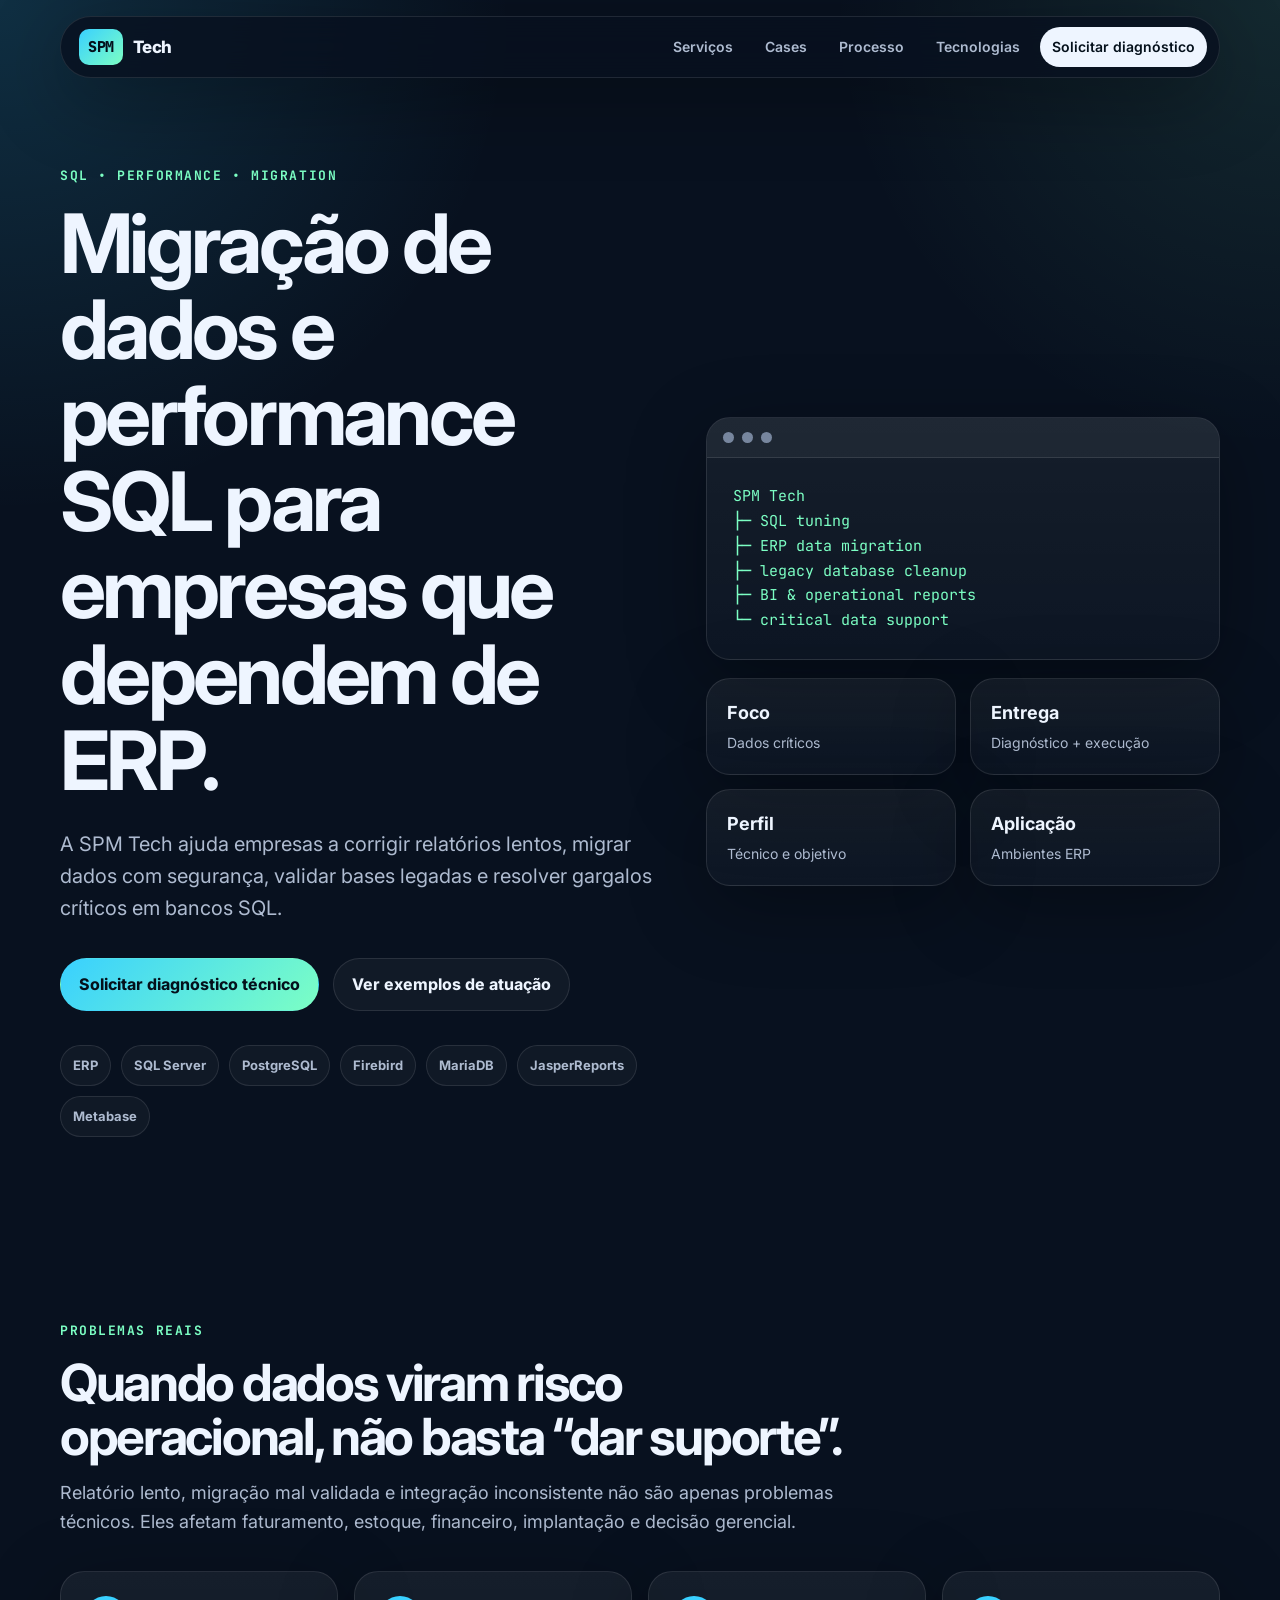
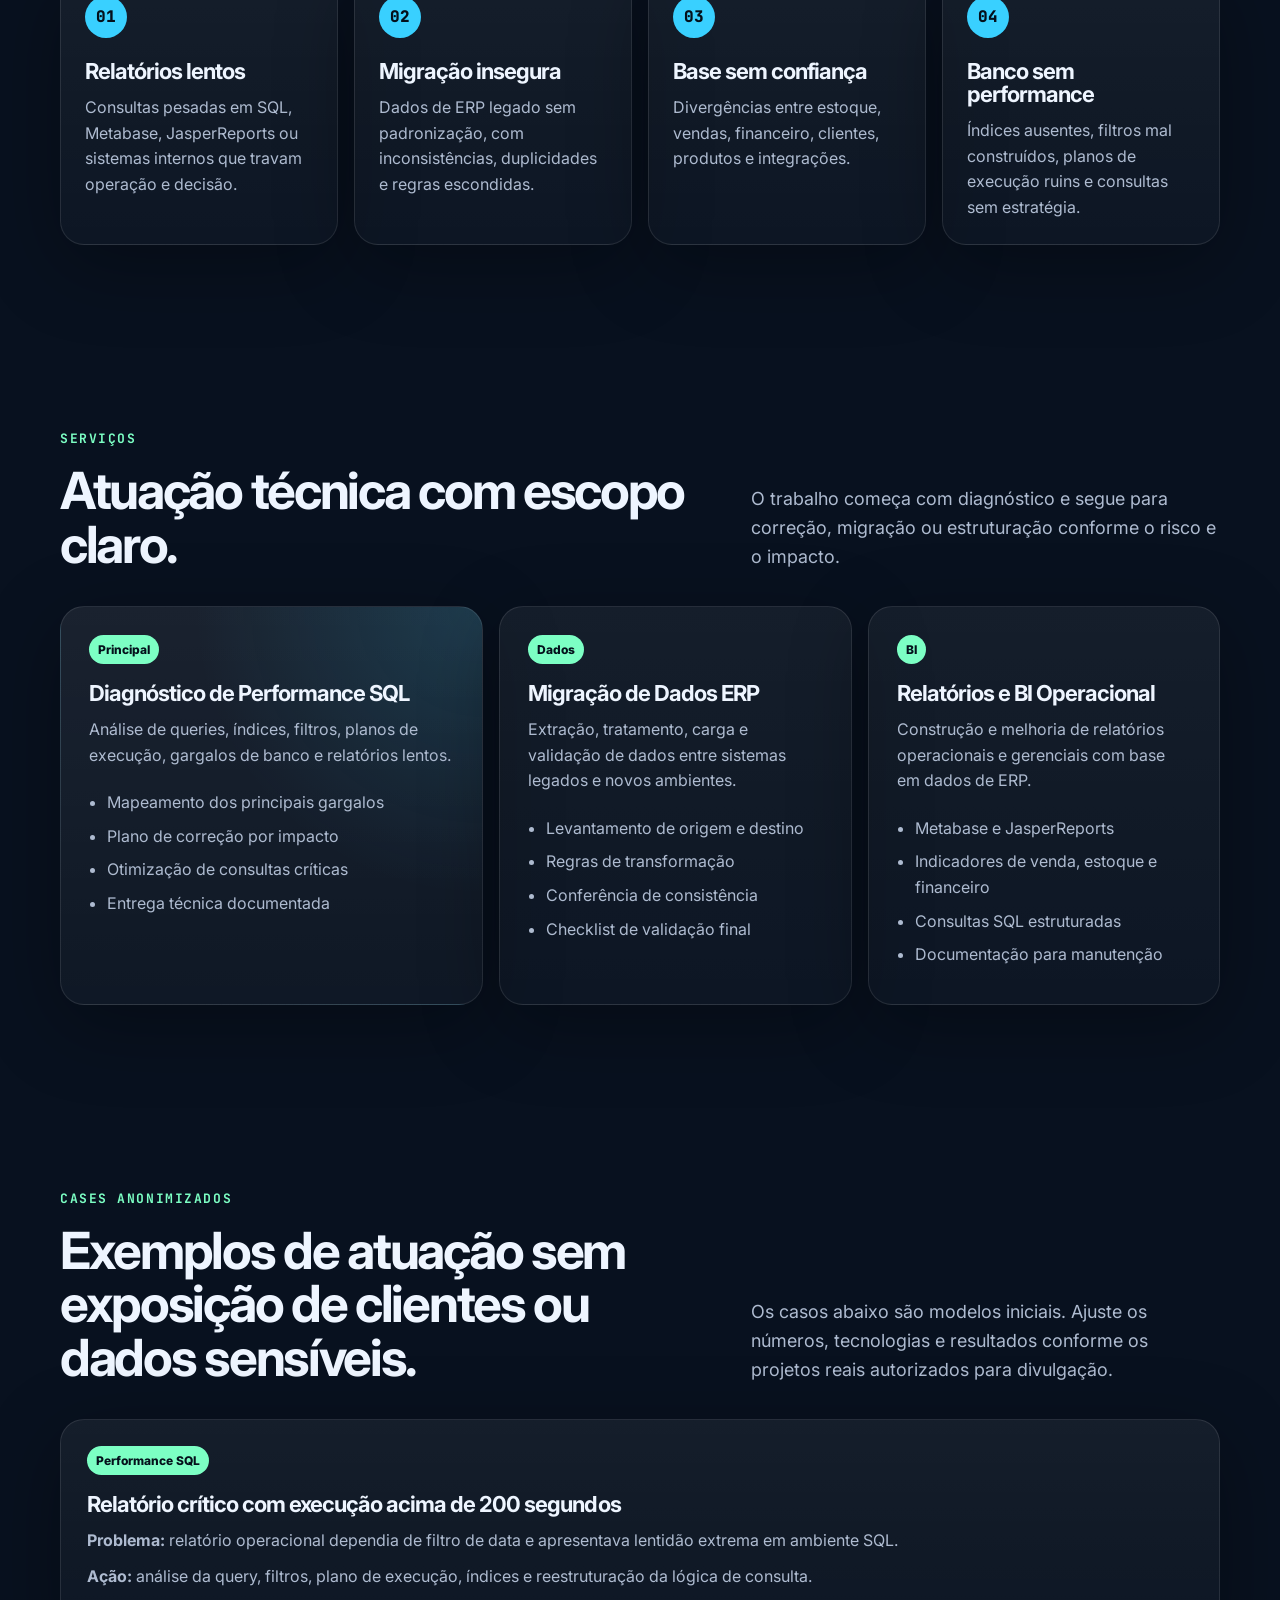
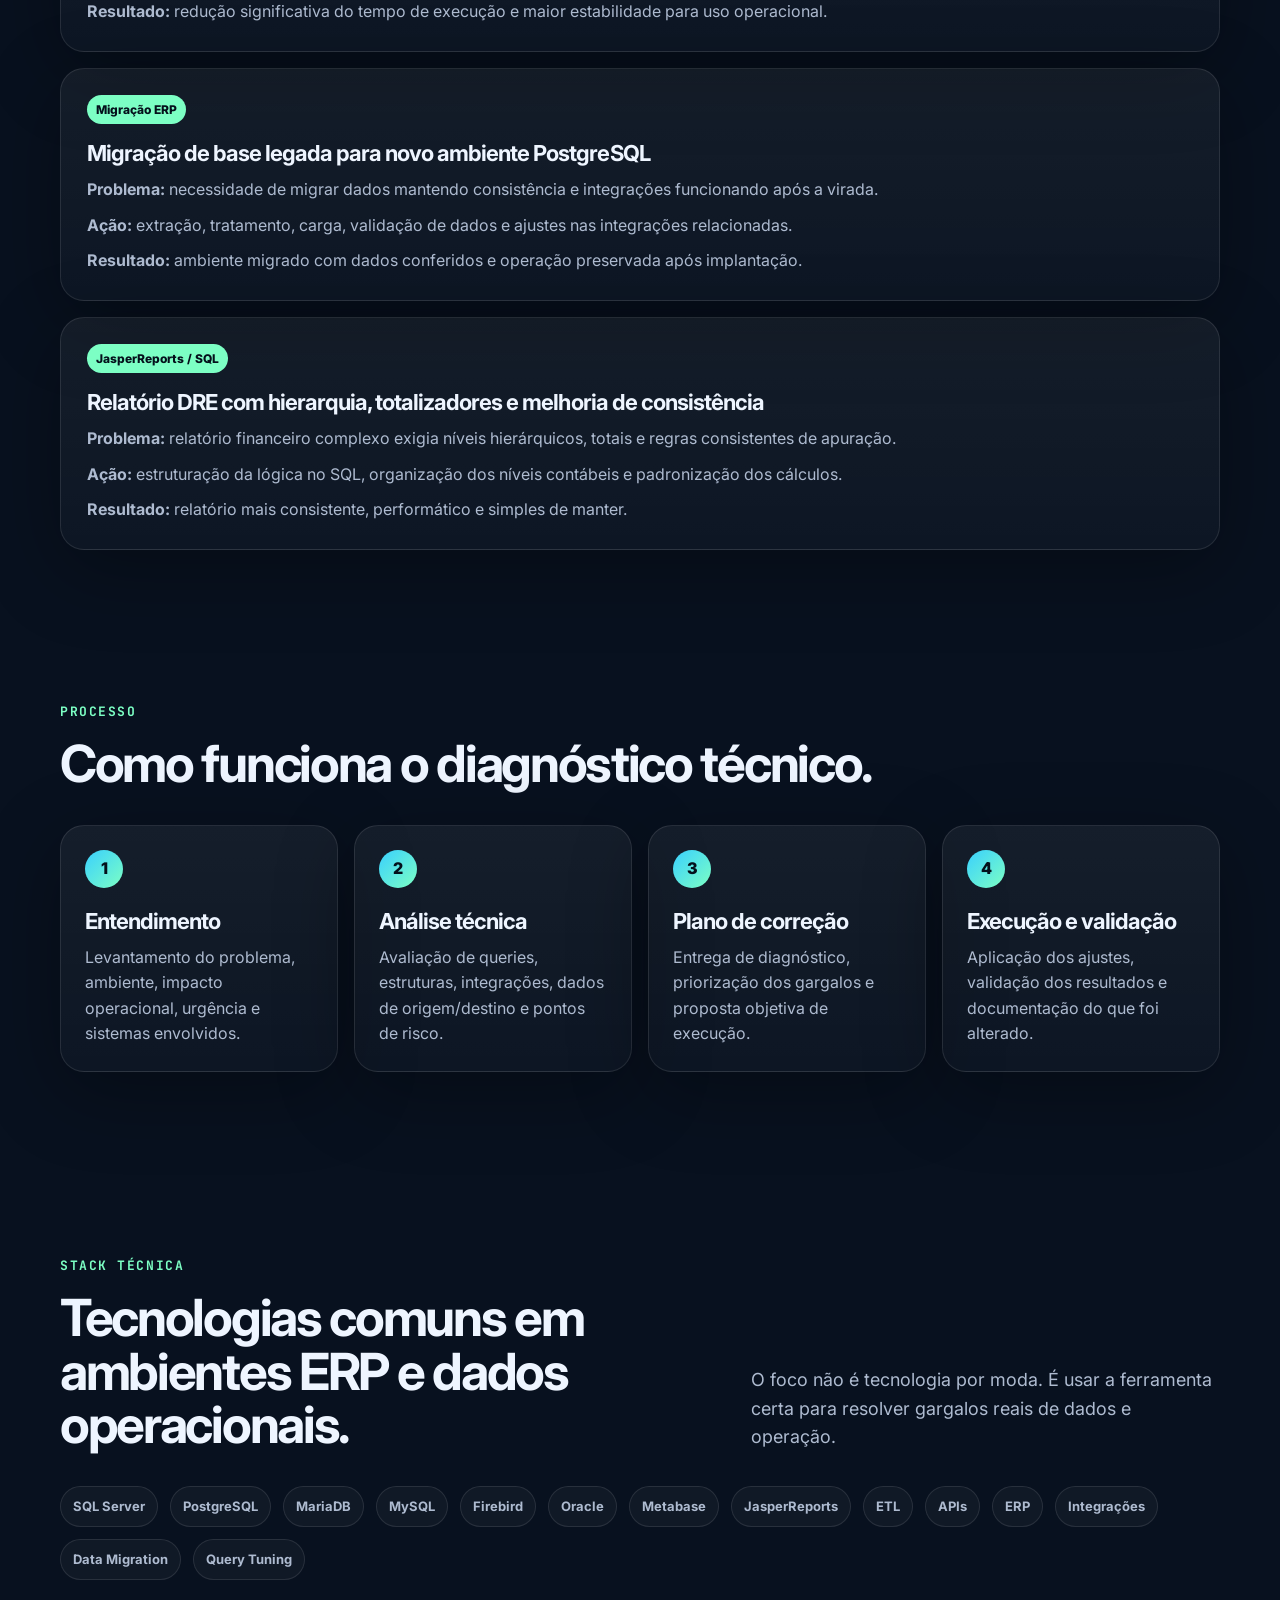
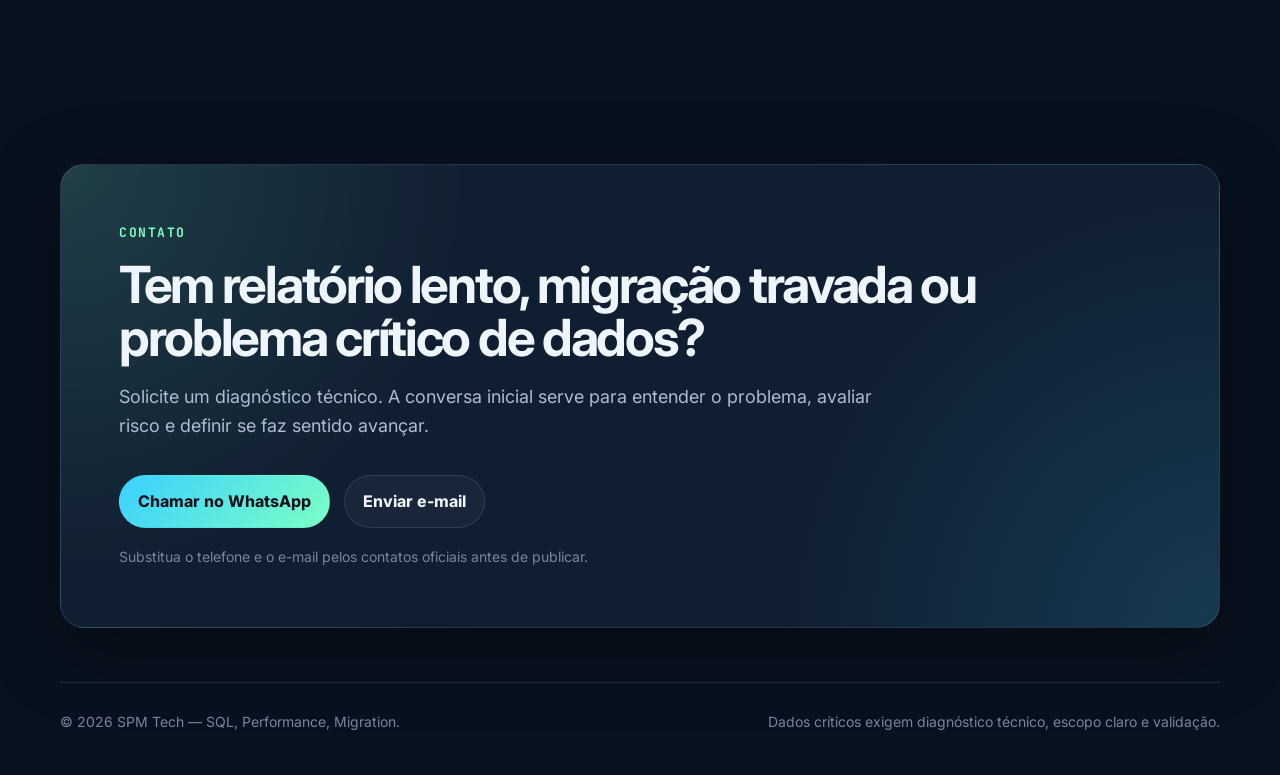
==== index.html @ 4e463c5c "Add files via upload" ====
<!doctype html>
<html lang="pt-BR">
<head>
  <meta charset="utf-8" />
  <meta name="viewport" content="width=device-width, initial-scale=1" />
  <title>SPM Tech | SQL, Performance e Migração de Dados</title>
  <meta name="description" content="SPM Tech resolve problemas críticos de dados em ambientes ERP: migração de dados, performance SQL, relatórios lentos, BI operacional e integrações." />
  <meta name="theme-color" content="#08111f" />

  <meta property="og:title" content="SPM Tech | SQL, Performance e Migração de Dados" />
  <meta property="og:description" content="Migração de dados, performance SQL e diagnóstico técnico para empresas que dependem de ERP." />
  <meta property="og:type" content="website" />

  <link rel="preconnect" href="https://fonts.googleapis.com">
  <link rel="preconnect" href="https://fonts.gstatic.com" crossorigin>
  <link href="https://fonts.googleapis.com/css2?family=Inter:wght@400;500;600;700;800&family=JetBrains+Mono:wght@500;700&display=swap" rel="stylesheet">
  <link rel="stylesheet" href="./styles.css" />
</head>

<body>
  <header class="site-header">
    <a class="brand" href="#top" aria-label="SPM Tech">
      <span class="brand-mark">SPM</span>
      <span class="brand-text">Tech</span>
    </a>

    <button class="menu-button" id="menuButton" aria-label="Abrir menu" aria-expanded="false">
      <span></span><span></span><span></span>
    </button>

    <nav class="nav" id="nav">
      <a href="#servicos">Serviços</a>
      <a href="#cases">Cases</a>
      <a href="#processo">Processo</a>
      <a href="#tecnologias">Tecnologias</a>
      <a class="nav-cta" href="#contato">Solicitar diagnóstico</a>
    </nav>
  </header>

  <main id="top">
    <section class="hero section">
      <div class="hero-content">
        <p class="eyebrow">SQL • Performance • Migration</p>
        <h1>Migração de dados e performance SQL para empresas que dependem de ERP.</h1>
        <p class="hero-subtitle">
          A SPM Tech ajuda empresas a corrigir relatórios lentos, migrar dados com segurança,
          validar bases legadas e resolver gargalos críticos em bancos SQL.
        </p>

        <div class="hero-actions">
          <a class="button primary" href="#contato">Solicitar diagnóstico técnico</a>
          <a class="button secondary" href="#cases">Ver exemplos de atuação</a>
        </div>

        <div class="trust-row" aria-label="Áreas de atuação">
          <span>ERP</span>
          <span>SQL Server</span>
          <span>PostgreSQL</span>
          <span>Firebird</span>
          <span>MariaDB</span>
          <span>JasperReports</span>
          <span>Metabase</span>
        </div>
      </div>

      <aside class="hero-card" aria-label="Resumo técnico">
        <div class="terminal">
          <div class="terminal-bar">
            <span></span><span></span><span></span>
          </div>
          <pre><code>SPM Tech
├─ SQL tuning
├─ ERP data migration
├─ legacy database cleanup
├─ BI & operational reports
└─ critical data support</code></pre>
        </div>

        <div class="metric-grid">
          <div>
            <strong>Foco</strong>
            <span>Dados críticos</span>
          </div>
          <div>
            <strong>Entrega</strong>
            <span>Diagnóstico + execução</span>
          </div>
          <div>
            <strong>Perfil</strong>
            <span>Técnico e objetivo</span>
          </div>
          <div>
            <strong>Aplicação</strong>
            <span>Ambientes ERP</span>
          </div>
        </div>
      </aside>
    </section>

    <section class="section problem-section">
      <div class="section-header">
        <p class="eyebrow">Problemas reais</p>
        <h2>Quando dados viram risco operacional, não basta “dar suporte”.</h2>
        <p>
          Relatório lento, migração mal validada e integração inconsistente não são apenas problemas técnicos.
          Eles afetam faturamento, estoque, financeiro, implantação e decisão gerencial.
        </p>
      </div>

      <div class="problem-grid">
        <article>
          <span class="icon">01</span>
          <h3>Relatórios lentos</h3>
          <p>Consultas pesadas em SQL, Metabase, JasperReports ou sistemas internos que travam operação e decisão.</p>
        </article>
        <article>
          <span class="icon">02</span>
          <h3>Migração insegura</h3>
          <p>Dados de ERP legado sem padronização, com inconsistências, duplicidades e regras escondidas.</p>
        </article>
        <article>
          <span class="icon">03</span>
          <h3>Base sem confiança</h3>
          <p>Divergências entre estoque, vendas, financeiro, clientes, produtos e integrações.</p>
        </article>
        <article>
          <span class="icon">04</span>
          <h3>Banco sem performance</h3>
          <p>Índices ausentes, filtros mal construídos, planos de execução ruins e consultas sem estratégia.</p>
        </article>
      </div>
    </section>

    <section class="section" id="servicos">
      <div class="section-header split">
        <div>
          <p class="eyebrow">Serviços</p>
          <h2>Atuação técnica com escopo claro.</h2>
        </div>
        <p>
          O trabalho começa com diagnóstico e segue para correção, migração ou estruturação conforme o risco e o impacto.
        </p>
      </div>

      <div class="service-grid">
        <article class="service-card featured">
          <div class="card-top">
            <span>Principal</span>
            <h3>Diagnóstico de Performance SQL</h3>
          </div>
          <p>
            Análise de queries, índices, filtros, planos de execução, gargalos de banco e relatórios lentos.
          </p>
          <ul>
            <li>Mapeamento dos principais gargalos</li>
            <li>Plano de correção por impacto</li>
            <li>Otimização de consultas críticas</li>
            <li>Entrega técnica documentada</li>
          </ul>
        </article>

        <article class="service-card">
          <div class="card-top">
            <span>Dados</span>
            <h3>Migração de Dados ERP</h3>
          </div>
          <p>
            Extração, tratamento, carga e validação de dados entre sistemas legados e novos ambientes.
          </p>
          <ul>
            <li>Levantamento de origem e destino</li>
            <li>Regras de transformação</li>
            <li>Conferência de consistência</li>
            <li>Checklist de validação final</li>
          </ul>
        </article>

        <article class="service-card">
          <div class="card-top">
            <span>BI</span>
            <h3>Relatórios e BI Operacional</h3>
          </div>
          <p>
            Construção e melhoria de relatórios operacionais e gerenciais com base em dados de ERP.
          </p>
          <ul>
            <li>Metabase e JasperReports</li>
            <li>Indicadores de venda, estoque e financeiro</li>
            <li>Consultas SQL estruturadas</li>
            <li>Documentação para manutenção</li>
          </ul>
        </article>
      </div>
    </section>

    <section class="section cases-section" id="cases">
      <div class="section-header split">
        <div>
          <p class="eyebrow">Cases anonimizados</p>
          <h2>Exemplos de atuação sem exposição de clientes ou dados sensíveis.</h2>
        </div>
        <p>
          Os casos abaixo são modelos iniciais. Ajuste os números, tecnologias e resultados conforme os projetos reais autorizados para divulgação.
        </p>
      </div>

      <div class="case-list">
        <article class="case-card">
          <div class="case-label">Performance SQL</div>
          <h3>Relatório crítico com execução acima de 200 segundos</h3>
          <p><strong>Problema:</strong> relatório operacional dependia de filtro de data e apresentava lentidão extrema em ambiente SQL.</p>
          <p><strong>Ação:</strong> análise da query, filtros, plano de execução, índices e reestruturação da lógica de consulta.</p>
          <p><strong>Resultado:</strong> redução significativa do tempo de execução e maior estabilidade para uso operacional.</p>
        </article>

        <article class="case-card">
          <div class="case-label">Migração ERP</div>
          <h3>Migração de base legada para novo ambiente PostgreSQL</h3>
          <p><strong>Problema:</strong> necessidade de migrar dados mantendo consistência e integrações funcionando após a virada.</p>
          <p><strong>Ação:</strong> extração, tratamento, carga, validação de dados e ajustes nas integrações relacionadas.</p>
          <p><strong>Resultado:</strong> ambiente migrado com dados conferidos e operação preservada após implantação.</p>
        </article>

        <article class="case-card">
          <div class="case-label">JasperReports / SQL</div>
          <h3>Relatório DRE com hierarquia, totalizadores e melhoria de consistência</h3>
          <p><strong>Problema:</strong> relatório financeiro complexo exigia níveis hierárquicos, totais e regras consistentes de apuração.</p>
          <p><strong>Ação:</strong> estruturação da lógica no SQL, organização dos níveis contábeis e padronização dos cálculos.</p>
          <p><strong>Resultado:</strong> relatório mais consistente, performático e simples de manter.</p>
        </article>
      </div>
    </section>

    <section class="section process-section" id="processo">
      <div class="section-header">
        <p class="eyebrow">Processo</p>
        <h2>Como funciona o diagnóstico técnico.</h2>
      </div>

      <div class="timeline">
        <div class="timeline-item">
          <span>1</span>
          <h3>Entendimento</h3>
          <p>Levantamento do problema, ambiente, impacto operacional, urgência e sistemas envolvidos.</p>
        </div>
        <div class="timeline-item">
          <span>2</span>
          <h3>Análise técnica</h3>
          <p>Avaliação de queries, estruturas, integrações, dados de origem/destino e pontos de risco.</p>
        </div>
        <div class="timeline-item">
          <span>3</span>
          <h3>Plano de correção</h3>
          <p>Entrega de diagnóstico, priorização dos gargalos e proposta objetiva de execução.</p>
        </div>
        <div class="timeline-item">
          <span>4</span>
          <h3>Execução e validação</h3>
          <p>Aplicação dos ajustes, validação dos resultados e documentação do que foi alterado.</p>
        </div>
      </div>
    </section>

    <section class="section tech-section" id="tecnologias">
      <div class="section-header split">
        <div>
          <p class="eyebrow">Stack técnica</p>
          <h2>Tecnologias comuns em ambientes ERP e dados operacionais.</h2>
        </div>
        <p>
          O foco não é tecnologia por moda. É usar a ferramenta certa para resolver gargalos reais de dados e operação.
        </p>
      </div>

      <div class="tech-cloud">
        <span>SQL Server</span>
        <span>PostgreSQL</span>
        <span>MariaDB</span>
        <span>MySQL</span>
        <span>Firebird</span>
        <span>Oracle</span>
        <span>Metabase</span>
        <span>JasperReports</span>
        <span>ETL</span>
        <span>APIs</span>
        <span>ERP</span>
        <span>Integrações</span>
        <span>Data Migration</span>
        <span>Query Tuning</span>
      </div>
    </section>

    <section class="section contact-section" id="contato">
      <div class="contact-card">
        <p class="eyebrow">Contato</p>
        <h2>Tem relatório lento, migração travada ou problema crítico de dados?</h2>
        <p>
          Solicite um diagnóstico técnico. A conversa inicial serve para entender o problema, avaliar risco e definir se faz sentido avançar.
        </p>

        <div class="contact-actions">
          <a class="button primary" href="https://wa.me/5500000000000?text=Ol%C3%A1%2C%20quero%20solicitar%20um%20diagn%C3%B3stico%20t%C3%A9cnico%20da%20SPM%20Tech." target="_blank" rel="noopener">
            Chamar no WhatsApp
          </a>
          <a class="button secondary" href="mailto:contato@spmtech.com.br?subject=Diagn%C3%B3stico%20t%C3%A9cnico%20-%20SPM%20Tech">
            Enviar e-mail
          </a>
        </div>

        <p class="small-note">
          Substitua o telefone e o e-mail pelos contatos oficiais antes de publicar.
        </p>
      </div>
    </section>
  </main>

  <footer class="footer">
    <p>© <span id="year"></span> SPM Tech — SQL, Performance, Migration.</p>
    <p>Dados críticos exigem diagnóstico técnico, escopo claro e validação.</p>
  </footer>

  <script src="./script.js"></script>
</body>
</html>
---- styles.css ----
:root {
  --bg: #08111f;
  --bg-2: #0d1828;
  --card: #101e31;
  --card-2: #13243a;
  --text: #eef5ff;
  --muted: #aebbd0;
  --muted-2: #77869e;
  --line: rgba(255, 255, 255, 0.10);
  --accent: #39d0ff;
  --accent-2: #7cffc4;
  --warning: #ffd166;
  --shadow: 0 20px 80px rgba(0, 0, 0, .32);
  --radius: 24px;
  --max: 1160px;
}

* {
  box-sizing: border-box;
}

html {
  scroll-behavior: smooth;
}

body {
  margin: 0;
  font-family: "Inter", system-ui, -apple-system, BlinkMacSystemFont, "Segoe UI", sans-serif;
  color: var(--text);
  background:
    radial-gradient(circle at top left, rgba(57, 208, 255, .16), transparent 32rem),
    radial-gradient(circle at top right, rgba(124, 255, 196, .10), transparent 28rem),
    var(--bg);
  line-height: 1.6;
}

body.menu-open {
  overflow: hidden;
}

a {
  color: inherit;
  text-decoration: none;
}

p {
  margin: 0;
}

.site-header {
  width: min(var(--max), calc(100% - 32px));
  position: sticky;
  top: 16px;
  z-index: 20;
  margin: 16px auto 0;
  border: 1px solid var(--line);
  border-radius: 999px;
  background: rgba(8, 17, 31, .82);
  backdrop-filter: blur(16px);
  display: flex;
  align-items: center;
  justify-content: space-between;
  padding: 10px 12px 10px 18px;
  box-shadow: var(--shadow);
}

.brand {
  display: inline-flex;
  align-items: center;
  gap: 10px;
  font-weight: 800;
  letter-spacing: -.03em;
}

.brand-mark {
  font-family: "JetBrains Mono", monospace;
  background: linear-gradient(135deg, var(--accent), var(--accent-2));
  color: #04101b;
  padding: 6px 9px;
  border-radius: 10px;
  font-size: 15px;
}

.brand-text {
  color: var(--text);
  font-size: 17px;
}

.nav {
  display: flex;
  align-items: center;
  gap: 8px;
}

.nav a {
  color: var(--muted);
  font-size: 14px;
  font-weight: 600;
  padding: 9px 12px;
  border-radius: 999px;
}

.nav a:hover {
  color: var(--text);
  background: rgba(255, 255, 255, .06);
}

.nav .nav-cta {
  color: #04101b;
  background: var(--text);
}

.nav .nav-cta:hover {
  color: #04101b;
  background: #ffffff;
}

.menu-button {
  display: none;
  border: 0;
  background: transparent;
  padding: 10px;
}

.menu-button span {
  display: block;
  width: 22px;
  height: 2px;
  background: var(--text);
  margin: 5px 0;
  border-radius: 999px;
}

.section {
  width: min(var(--max), calc(100% - 32px));
  margin: 0 auto;
  padding: 92px 0;
}

.hero {
  display: grid;
  grid-template-columns: 1.08fr .92fr;
  gap: 42px;
  align-items: center;
  min-height: calc(100vh - 80px);
  padding-top: 88px;
}

.eyebrow {
  color: var(--accent-2);
  font-family: "JetBrains Mono", monospace;
  font-size: 13px;
  font-weight: 700;
  text-transform: uppercase;
  letter-spacing: .12em;
  margin-bottom: 14px;
}

h1, h2, h3 {
  margin: 0;
  letter-spacing: -.045em;
  line-height: 1.05;
}

h1 {
  font-size: clamp(44px, 7vw, 82px);
  max-width: 920px;
}

h2 {
  font-size: clamp(32px, 4vw, 52px);
}

h3 {
  font-size: 22px;
}

.hero-subtitle {
  max-width: 720px;
  margin-top: 24px;
  color: var(--muted);
  font-size: 20px;
}

.hero-actions,
.contact-actions {
  display: flex;
  align-items: center;
  flex-wrap: wrap;
  gap: 14px;
  margin-top: 34px;
}

.button {
  display: inline-flex;
  align-items: center;
  justify-content: center;
  min-height: 48px;
  padding: 13px 18px;
  border-radius: 999px;
  font-weight: 750;
  border: 1px solid transparent;
  transition: transform .18s ease, background .18s ease, border-color .18s ease;
}

.button:hover {
  transform: translateY(-2px);
}

.button.primary {
  background: linear-gradient(135deg, var(--accent), var(--accent-2));
  color: #04101b;
}

.button.secondary {
  border-color: var(--line);
  background: rgba(255,255,255,.04);
  color: var(--text);
}

.trust-row {
  display: flex;
  flex-wrap: wrap;
  gap: 10px;
  margin-top: 34px;
}

.trust-row span,
.tech-cloud span {
  color: var(--muted);
  border: 1px solid var(--line);
  background: rgba(255, 255, 255, .035);
  border-radius: 999px;
  padding: 9px 12px;
  font-size: 13px;
  font-weight: 700;
}

.hero-card {
  display: grid;
  gap: 18px;
}

.terminal,
.metric-grid > div,
.problem-grid article,
.service-card,
.case-card,
.timeline-item,
.contact-card {
  border: 1px solid var(--line);
  background: linear-gradient(180deg, rgba(255,255,255,.055), rgba(255,255,255,.025));
  border-radius: var(--radius);
  box-shadow: var(--shadow);
}

.terminal {
  overflow: hidden;
}

.terminal-bar {
  display: flex;
  gap: 8px;
  align-items: center;
  padding: 14px 16px;
  border-bottom: 1px solid var(--line);
  background: rgba(255,255,255,.045);
}

.terminal-bar span {
  width: 11px;
  height: 11px;
  border-radius: 50%;
  background: var(--muted-2);
}

.terminal pre {
  margin: 0;
  padding: 26px;
  overflow: auto;
}

.terminal code {
  font-family: "JetBrains Mono", monospace;
  font-size: 15px;
  color: var(--accent-2);
}

.metric-grid {
  display: grid;
  grid-template-columns: repeat(2, 1fr);
  gap: 14px;
}

.metric-grid > div {
  padding: 20px;
}

.metric-grid strong {
  display: block;
  color: var(--text);
  font-size: 18px;
}

.metric-grid span {
  display: block;
  margin-top: 4px;
  color: var(--muted);
  font-size: 14px;
}

.section-header {
  max-width: 830px;
  margin-bottom: 34px;
}

.section-header p:not(.eyebrow) {
  margin-top: 16px;
  color: var(--muted);
  font-size: 18px;
}

.section-header.split {
  max-width: none;
  display: grid;
  grid-template-columns: 1fr .72fr;
  gap: 40px;
  align-items: end;
}

.problem-grid,
.service-grid {
  display: grid;
  grid-template-columns: repeat(4, 1fr);
  gap: 16px;
}

.problem-grid article {
  padding: 24px;
}

.problem-grid .icon {
  display: inline-flex;
  align-items: center;
  justify-content: center;
  font-family: "JetBrains Mono", monospace;
  font-weight: 800;
  color: #04101b;
  background: var(--accent);
  border-radius: 999px;
  width: 42px;
  height: 42px;
  margin-bottom: 22px;
}

.problem-grid h3,
.service-card h3,
.case-card h3,
.timeline-item h3 {
  margin-bottom: 12px;
}

.problem-grid p,
.service-card p,
.case-card p,
.timeline-item p {
  color: var(--muted);
}

.service-grid {
  grid-template-columns: 1.2fr 1fr 1fr;
}

.service-card {
  padding: 28px;
}

.service-card.featured {
  background:
    radial-gradient(circle at top right, rgba(57, 208, 255, .15), transparent 18rem),
    linear-gradient(180deg, rgba(255,255,255,.075), rgba(255,255,255,.032));
}

.card-top span,
.case-label {
  display: inline-block;
  color: #04101b;
  background: var(--accent-2);
  border-radius: 999px;
  padding: 5px 9px;
  font-size: 12px;
  font-weight: 800;
  margin-bottom: 18px;
}

.service-card ul {
  margin: 22px 0 0;
  padding-left: 18px;
  color: var(--muted);
}

.service-card li {
  margin: 8px 0;
}

.case-list {
  display: grid;
  gap: 16px;
}

.case-card {
  padding: 26px;
}

.case-card p + p {
  margin-top: 10px;
}

.process-section {
  padding-top: 60px;
}

.timeline {
  display: grid;
  grid-template-columns: repeat(4, 1fr);
  gap: 16px;
}

.timeline-item {
  padding: 24px;
  position: relative;
}

.timeline-item span {
  display: inline-flex;
  align-items: center;
  justify-content: center;
  color: #04101b;
  background: linear-gradient(135deg, var(--accent), var(--accent-2));
  width: 38px;
  height: 38px;
  border-radius: 50%;
  font-weight: 850;
  margin-bottom: 22px;
}

.tech-cloud {
  display: flex;
  flex-wrap: wrap;
  gap: 12px;
}

.contact-section {
  padding-bottom: 54px;
}

.contact-card {
  padding: clamp(28px, 5vw, 58px);
  background:
    radial-gradient(circle at top left, rgba(124, 255, 196, .15), transparent 26rem),
    radial-gradient(circle at bottom right, rgba(57, 208, 255, .16), transparent 28rem),
    var(--card);
}

.contact-card p:not(.eyebrow):not(.small-note) {
  max-width: 760px;
  margin-top: 18px;
  color: var(--muted);
  font-size: 18px;
}

.small-note {
  color: var(--muted-2);
  margin-top: 18px;
  font-size: 14px;
}

.footer {
  width: min(var(--max), calc(100% - 32px));
  margin: 0 auto;
  padding: 28px 0 42px;
  border-top: 1px solid var(--line);
  color: var(--muted-2);
  display: flex;
  justify-content: space-between;
  gap: 16px;
  font-size: 14px;
}

@media (max-width: 960px) {
  .hero,
  .section-header.split,
  .service-grid,
  .timeline {
    grid-template-columns: 1fr;
  }

  .problem-grid {
    grid-template-columns: repeat(2, 1fr);
  }

  .hero {
    min-height: auto;
  }
}

@media (max-width: 720px) {
  .site-header {
    border-radius: 22px;
  }

  .menu-button {
    display: block;
  }

  .nav {
    position: fixed;
    left: 16px;
    right: 16px;
    top: 82px;
    display: none;
    flex-direction: column;
    align-items: stretch;
    padding: 16px;
    border-radius: 22px;
    border: 1px solid var(--line);
    background: rgba(8, 17, 31, .96);
    box-shadow: var(--shadow);
  }

  .nav.open {
    display: flex;
  }

  .nav a {
    padding: 14px;
  }

  .section {
    padding: 64px 0;
  }

  .hero {
    padding-top: 62px;
  }

  .hero-subtitle {
    font-size: 18px;
  }

  .problem-grid,
  .metric-grid {
    grid-template-columns: 1fr;
  }

  .footer {
    flex-direction: column;
  }
}
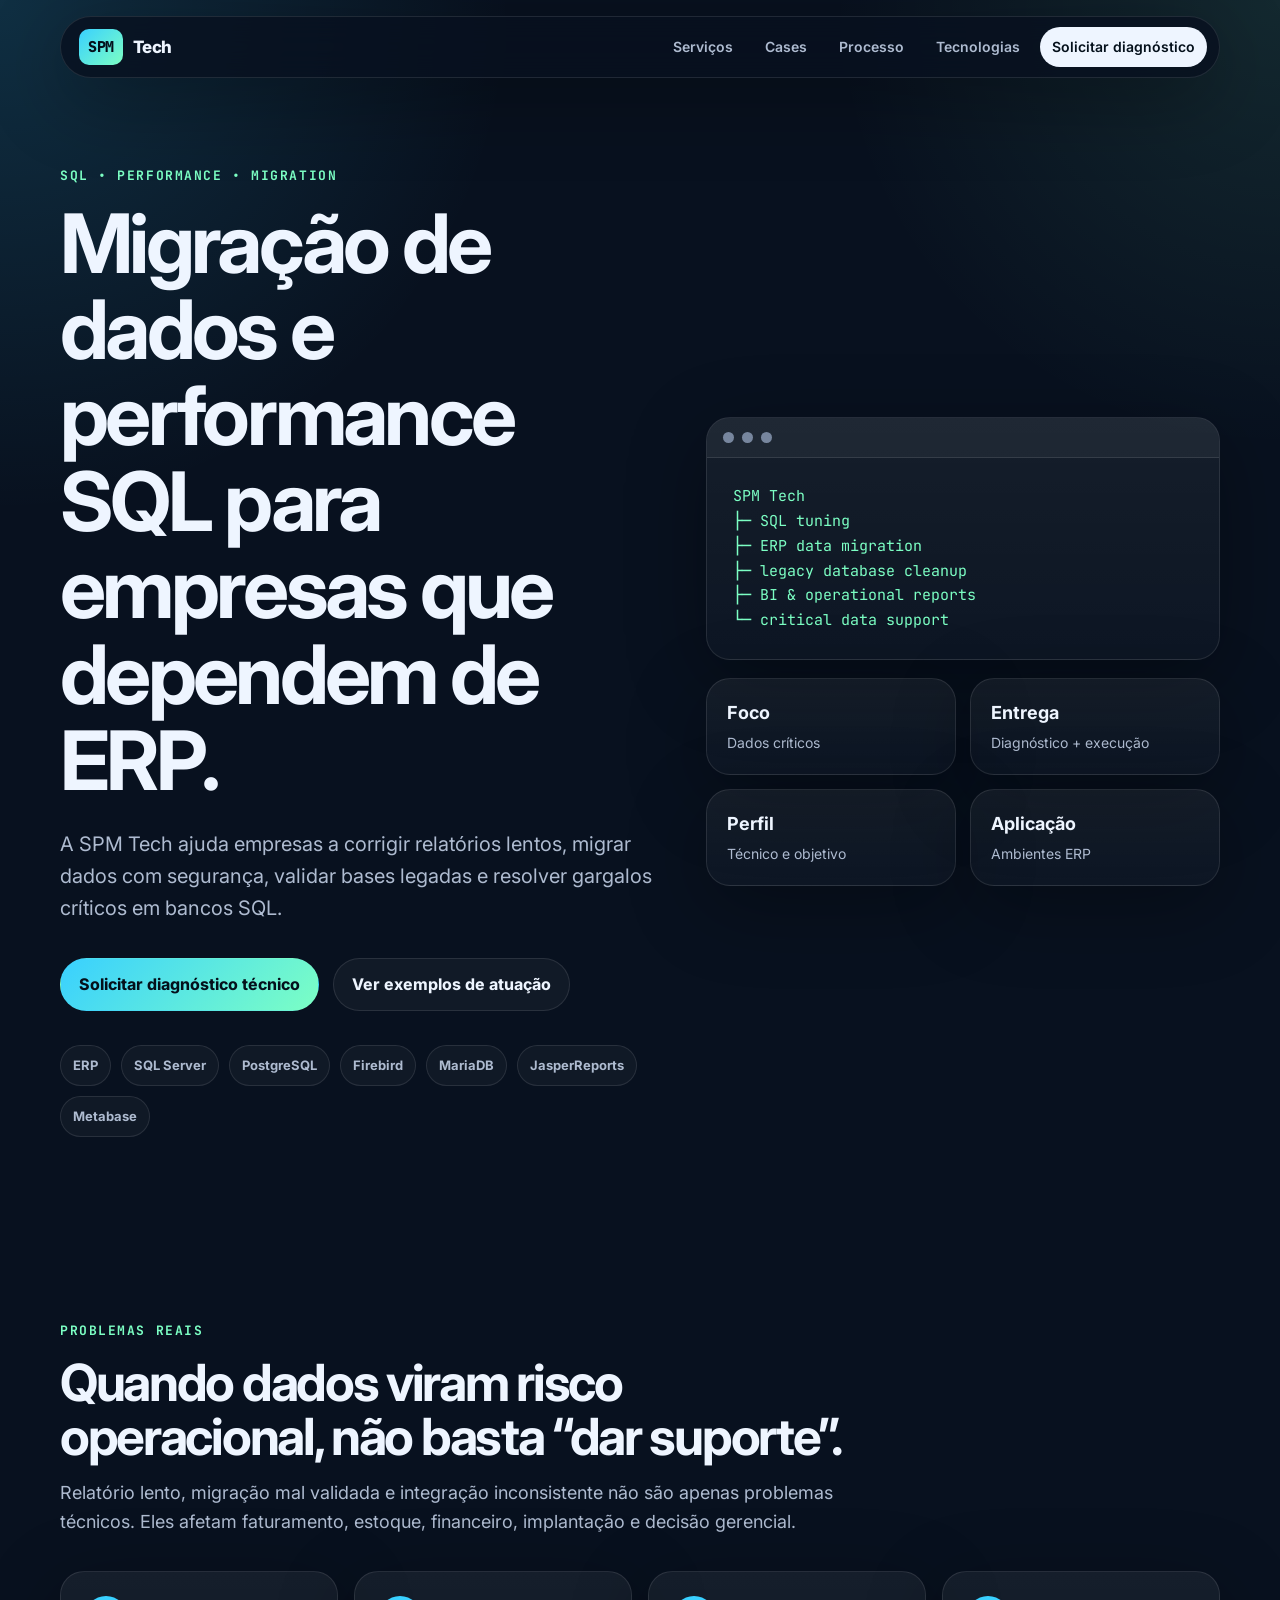
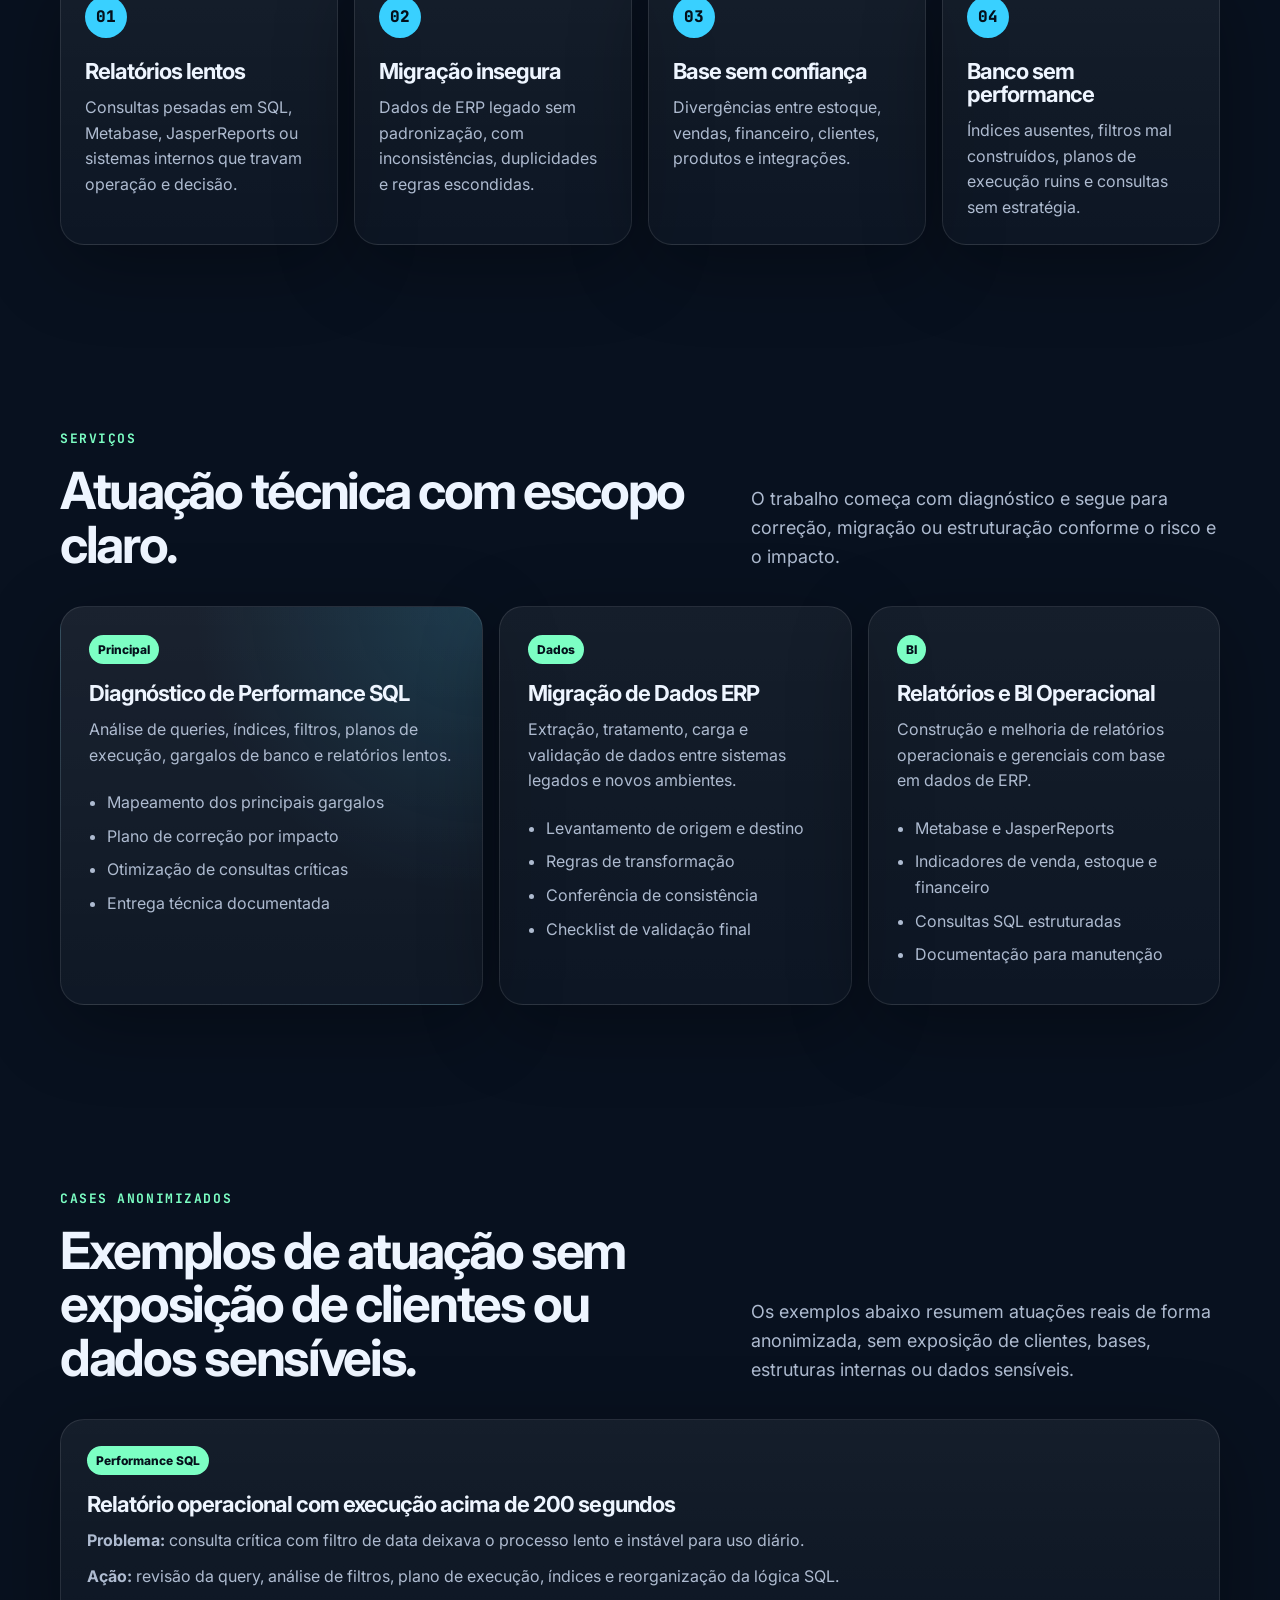
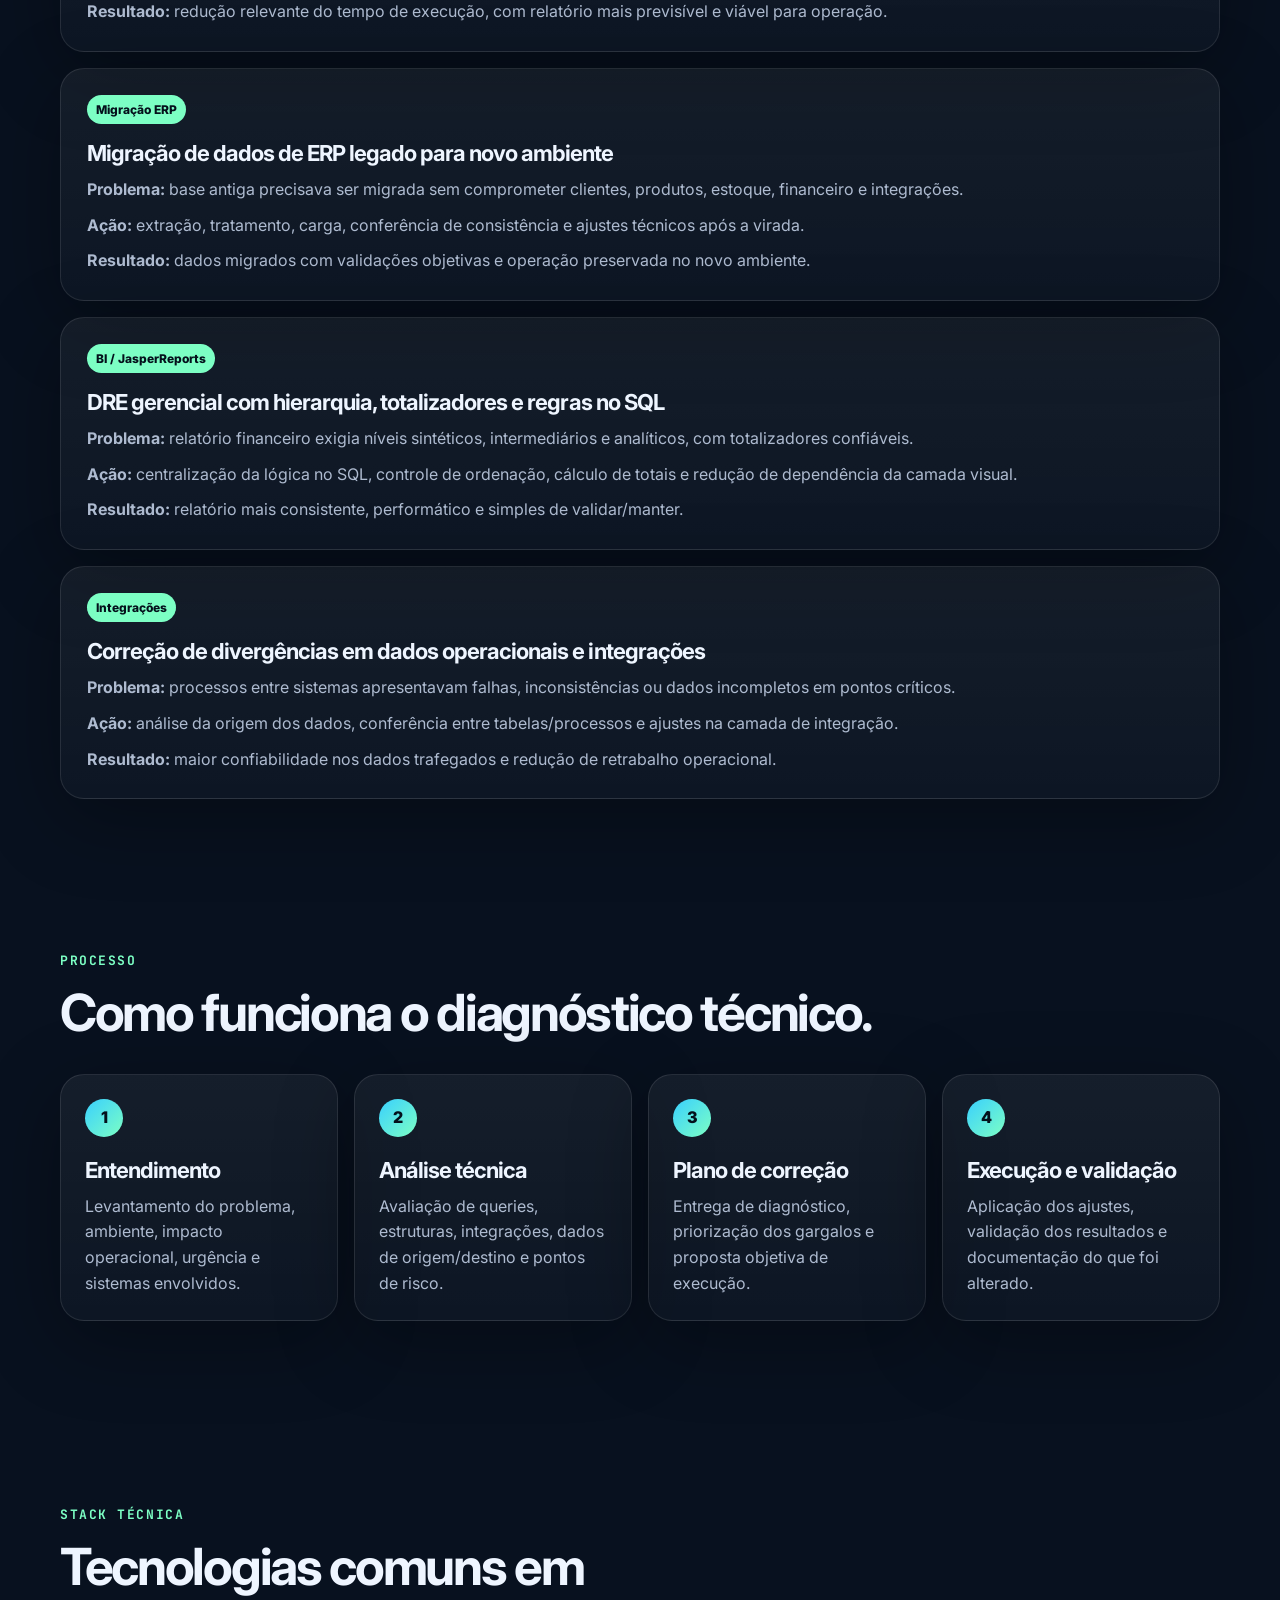
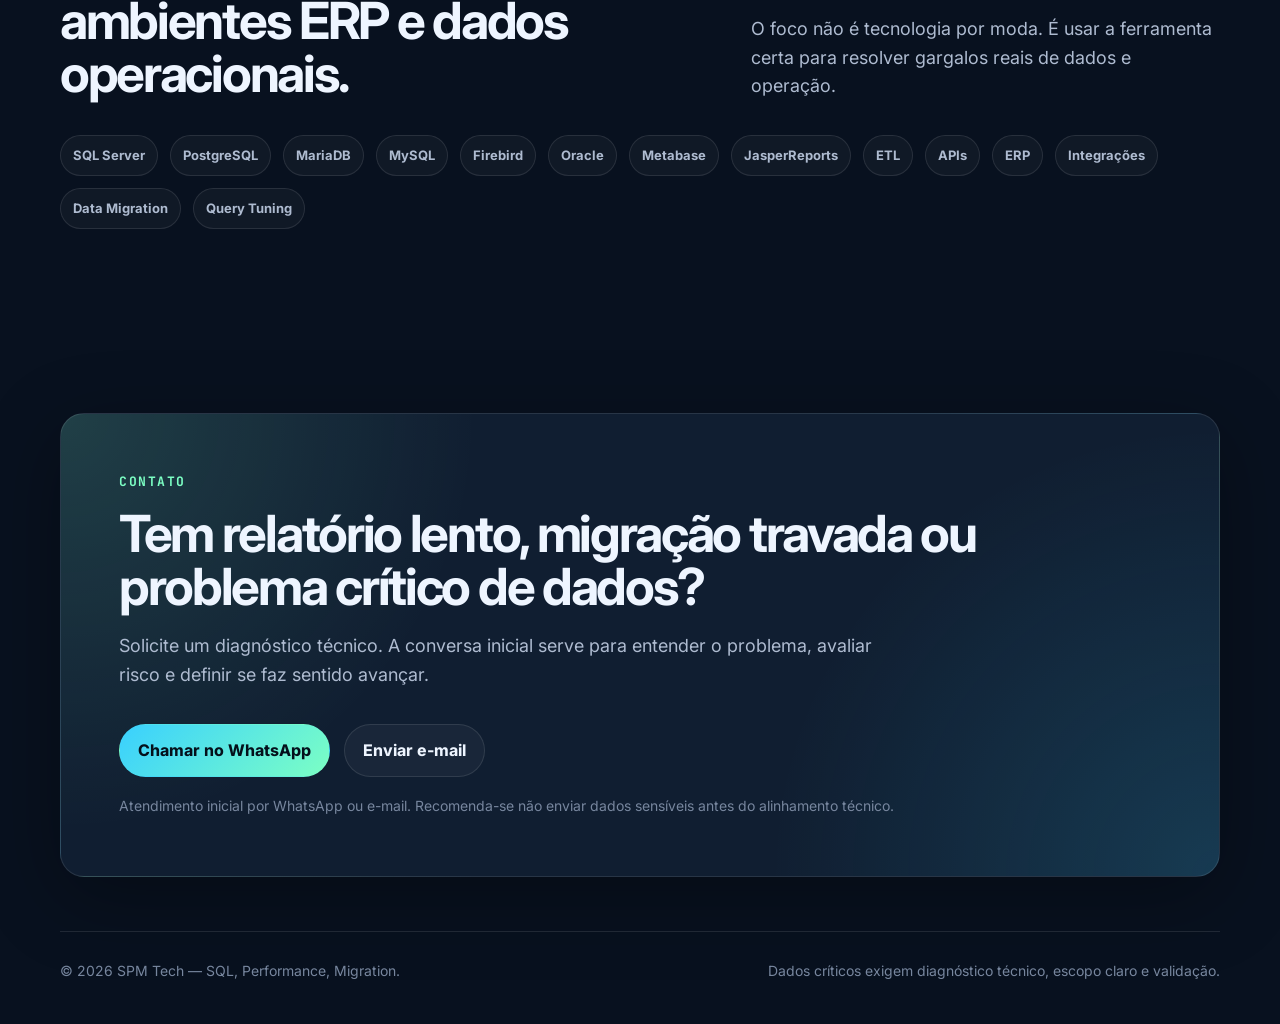
==== commit 2a08c845: "Atualização" ====
--- a/index.html
+++ b/index.html
@@ -10,6 +10,7 @@
   <meta property="og:title" content="SPM Tech | SQL, Performance e Migração de Dados" />
   <meta property="og:description" content="Migração de dados, performance SQL e diagnóstico técnico para empresas que dependem de ERP." />
   <meta property="og:type" content="website" />
+  <meta property="og:url" content="https://spmtech.com" />
 
   <link rel="preconnect" href="https://fonts.googleapis.com">
   <link rel="preconnect" href="https://fonts.gstatic.com" crossorigin>
@@ -200,33 +201,41 @@
           <h2>Exemplos de atuação sem exposição de clientes ou dados sensíveis.</h2>
         </div>
         <p>
-          Os casos abaixo são modelos iniciais. Ajuste os números, tecnologias e resultados conforme os projetos reais autorizados para divulgação.
+          Os exemplos abaixo resumem atuações reais de forma anonimizada, sem exposição de clientes, bases, estruturas internas ou dados sensíveis.
         </p>
       </div>
 
       <div class="case-list">
         <article class="case-card">
           <div class="case-label">Performance SQL</div>
-          <h3>Relatório crítico com execução acima de 200 segundos</h3>
-          <p><strong>Problema:</strong> relatório operacional dependia de filtro de data e apresentava lentidão extrema em ambiente SQL.</p>
-          <p><strong>Ação:</strong> análise da query, filtros, plano de execução, índices e reestruturação da lógica de consulta.</p>
-          <p><strong>Resultado:</strong> redução significativa do tempo de execução e maior estabilidade para uso operacional.</p>
+          <h3>Relatório operacional com execução acima de 200 segundos</h3>
+          <p><strong>Problema:</strong> consulta crítica com filtro de data deixava o processo lento e instável para uso diário.</p>
+          <p><strong>Ação:</strong> revisão da query, análise de filtros, plano de execução, índices e reorganização da lógica SQL.</p>
+          <p><strong>Resultado:</strong> redução relevante do tempo de execução, com relatório mais previsível e viável para operação.</p>
         </article>
 
         <article class="case-card">
           <div class="case-label">Migração ERP</div>
-          <h3>Migração de base legada para novo ambiente PostgreSQL</h3>
-          <p><strong>Problema:</strong> necessidade de migrar dados mantendo consistência e integrações funcionando após a virada.</p>
-          <p><strong>Ação:</strong> extração, tratamento, carga, validação de dados e ajustes nas integrações relacionadas.</p>
-          <p><strong>Resultado:</strong> ambiente migrado com dados conferidos e operação preservada após implantação.</p>
+          <h3>Migração de dados de ERP legado para novo ambiente</h3>
+          <p><strong>Problema:</strong> base antiga precisava ser migrada sem comprometer clientes, produtos, estoque, financeiro e integrações.</p>
+          <p><strong>Ação:</strong> extração, tratamento, carga, conferência de consistência e ajustes técnicos após a virada.</p>
+          <p><strong>Resultado:</strong> dados migrados com validações objetivas e operação preservada no novo ambiente.</p>
         </article>
 
         <article class="case-card">
-          <div class="case-label">JasperReports / SQL</div>
-          <h3>Relatório DRE com hierarquia, totalizadores e melhoria de consistência</h3>
-          <p><strong>Problema:</strong> relatório financeiro complexo exigia níveis hierárquicos, totais e regras consistentes de apuração.</p>
-          <p><strong>Ação:</strong> estruturação da lógica no SQL, organização dos níveis contábeis e padronização dos cálculos.</p>
-          <p><strong>Resultado:</strong> relatório mais consistente, performático e simples de manter.</p>
+          <div class="case-label">BI / JasperReports</div>
+          <h3>DRE gerencial com hierarquia, totalizadores e regras no SQL</h3>
+          <p><strong>Problema:</strong> relatório financeiro exigia níveis sintéticos, intermediários e analíticos, com totalizadores confiáveis.</p>
+          <p><strong>Ação:</strong> centralização da lógica no SQL, controle de ordenação, cálculo de totais e redução de dependência da camada visual.</p>
+          <p><strong>Resultado:</strong> relatório mais consistente, performático e simples de validar/manter.</p>
+        </article>
+
+        <article class="case-card">
+          <div class="case-label">Integrações</div>
+          <h3>Correção de divergências em dados operacionais e integrações</h3>
+          <p><strong>Problema:</strong> processos entre sistemas apresentavam falhas, inconsistências ou dados incompletos em pontos críticos.</p>
+          <p><strong>Ação:</strong> análise da origem dos dados, conferência entre tabelas/processos e ajustes na camada de integração.</p>
+          <p><strong>Resultado:</strong> maior confiabilidade nos dados trafegados e redução de retrabalho operacional.</p>
         </article>
       </div>
     </section>
@@ -299,16 +308,16 @@
         </p>
 
         <div class="contact-actions">
-          <a class="button primary" href="https://wa.me/5500000000000?text=Ol%C3%A1%2C%20quero%20solicitar%20um%20diagn%C3%B3stico%20t%C3%A9cnico%20da%20SPM%20Tech." target="_blank" rel="noopener">
+          <a class="button primary" href="https://wa.me/5547992118488?text=Ol%C3%A1%2C%20quero%20solicitar%20um%20diagn%C3%B3stico%20t%C3%A9cnico%20da%20SPM%20Tech." target="_blank" rel="noopener">
             Chamar no WhatsApp
           </a>
-          <a class="button secondary" href="mailto:contato@spmtech.com.br?subject=Diagn%C3%B3stico%20t%C3%A9cnico%20-%20SPM%20Tech">
+          <a class="button secondary" href="mailto:nicolasfelippi6@gmail.com?subject=Diagn%C3%B3stico%20t%C3%A9cnico%20-%20SPM%20Tech">
             Enviar e-mail
           </a>
         </div>
 
         <p class="small-note">
-          Substitua o telefone e o e-mail pelos contatos oficiais antes de publicar.
+          Atendimento inicial por WhatsApp ou e-mail. Recomenda-se não enviar dados sensíveis antes do alinhamento técnico.
         </p>
       </div>
     </section>
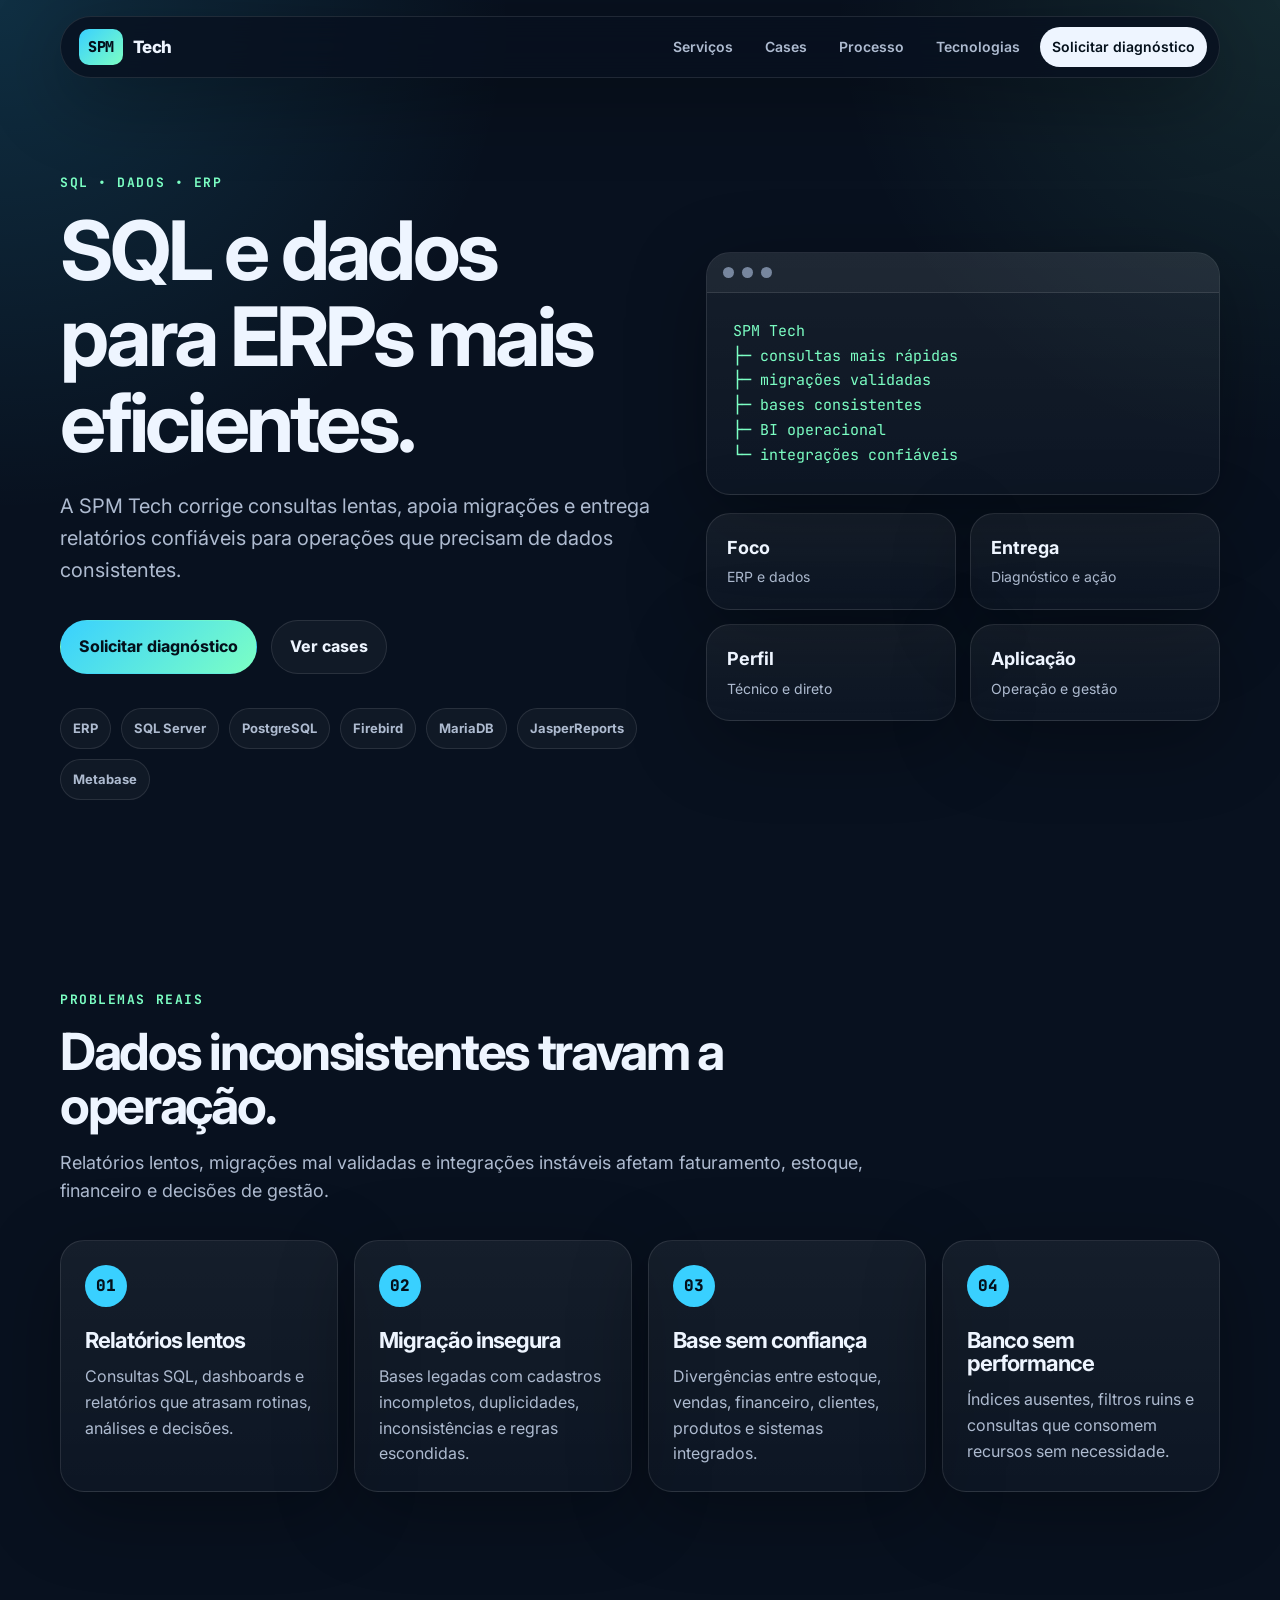
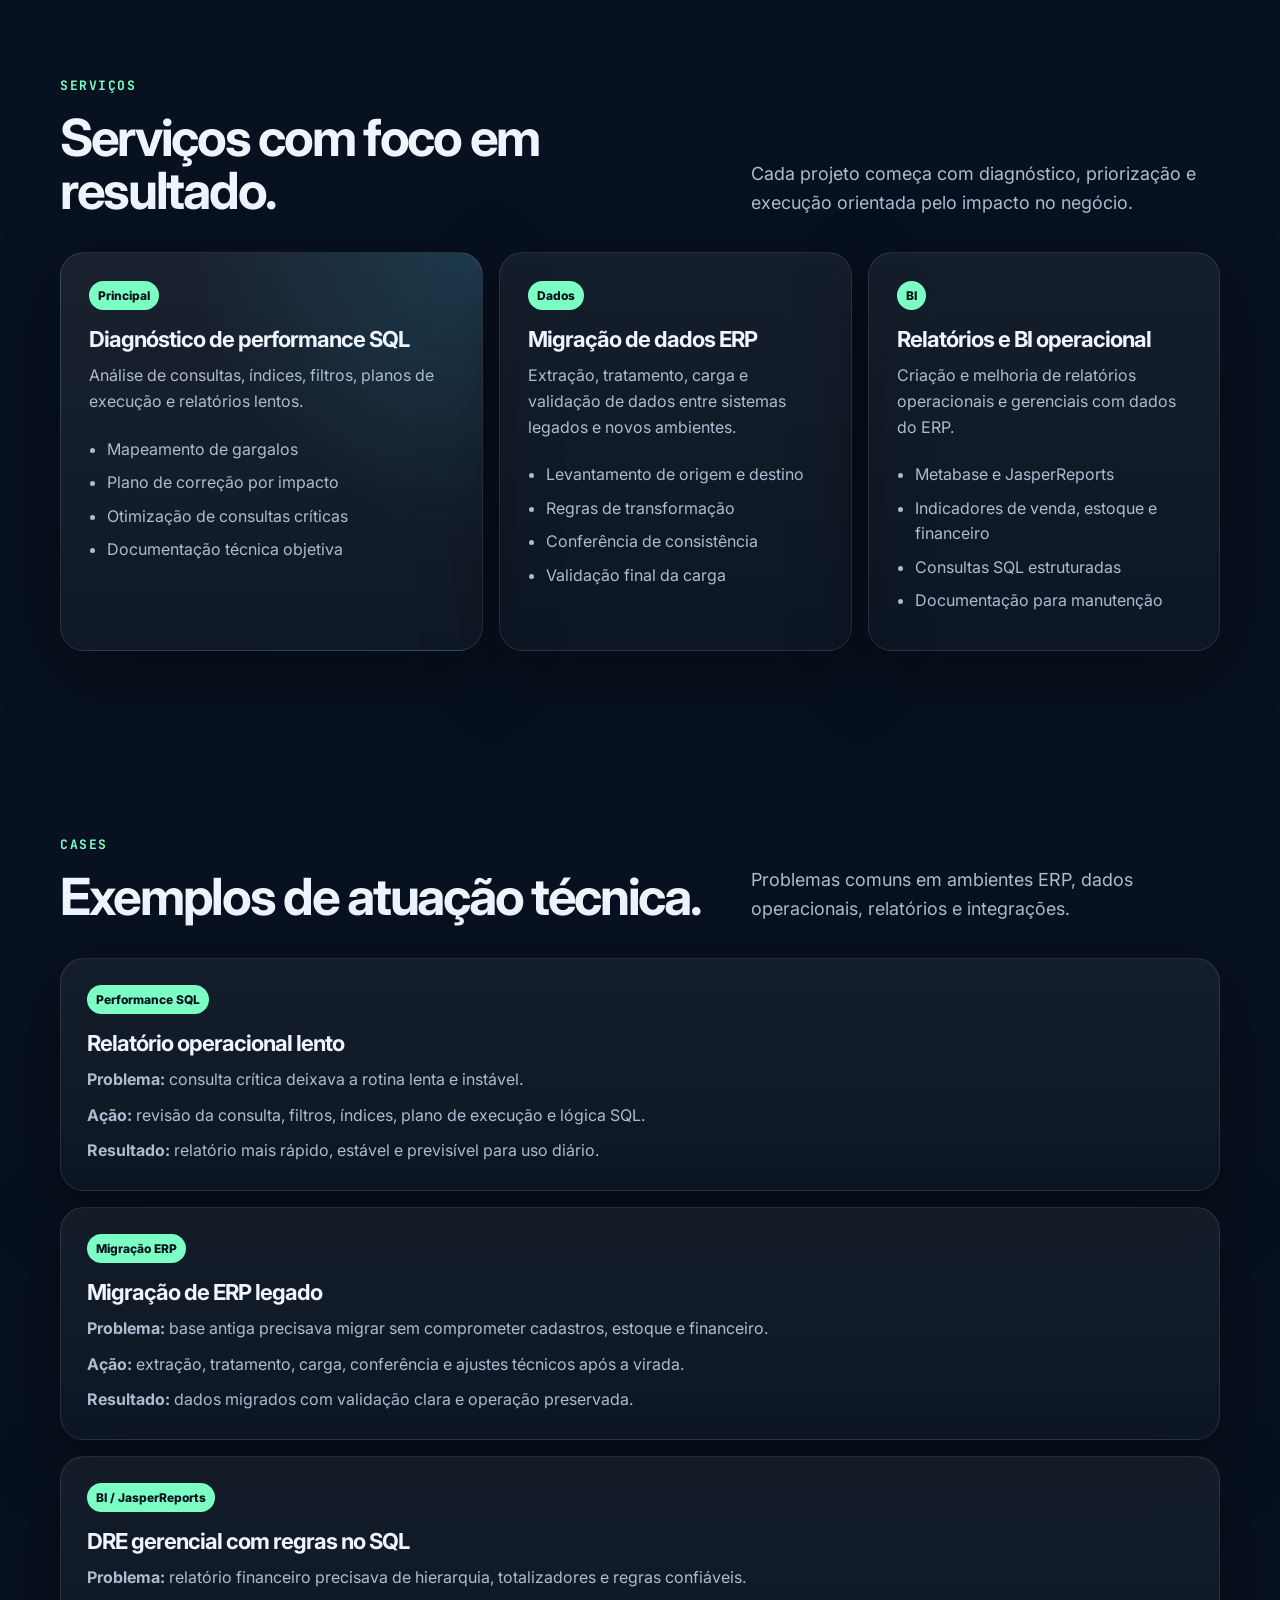
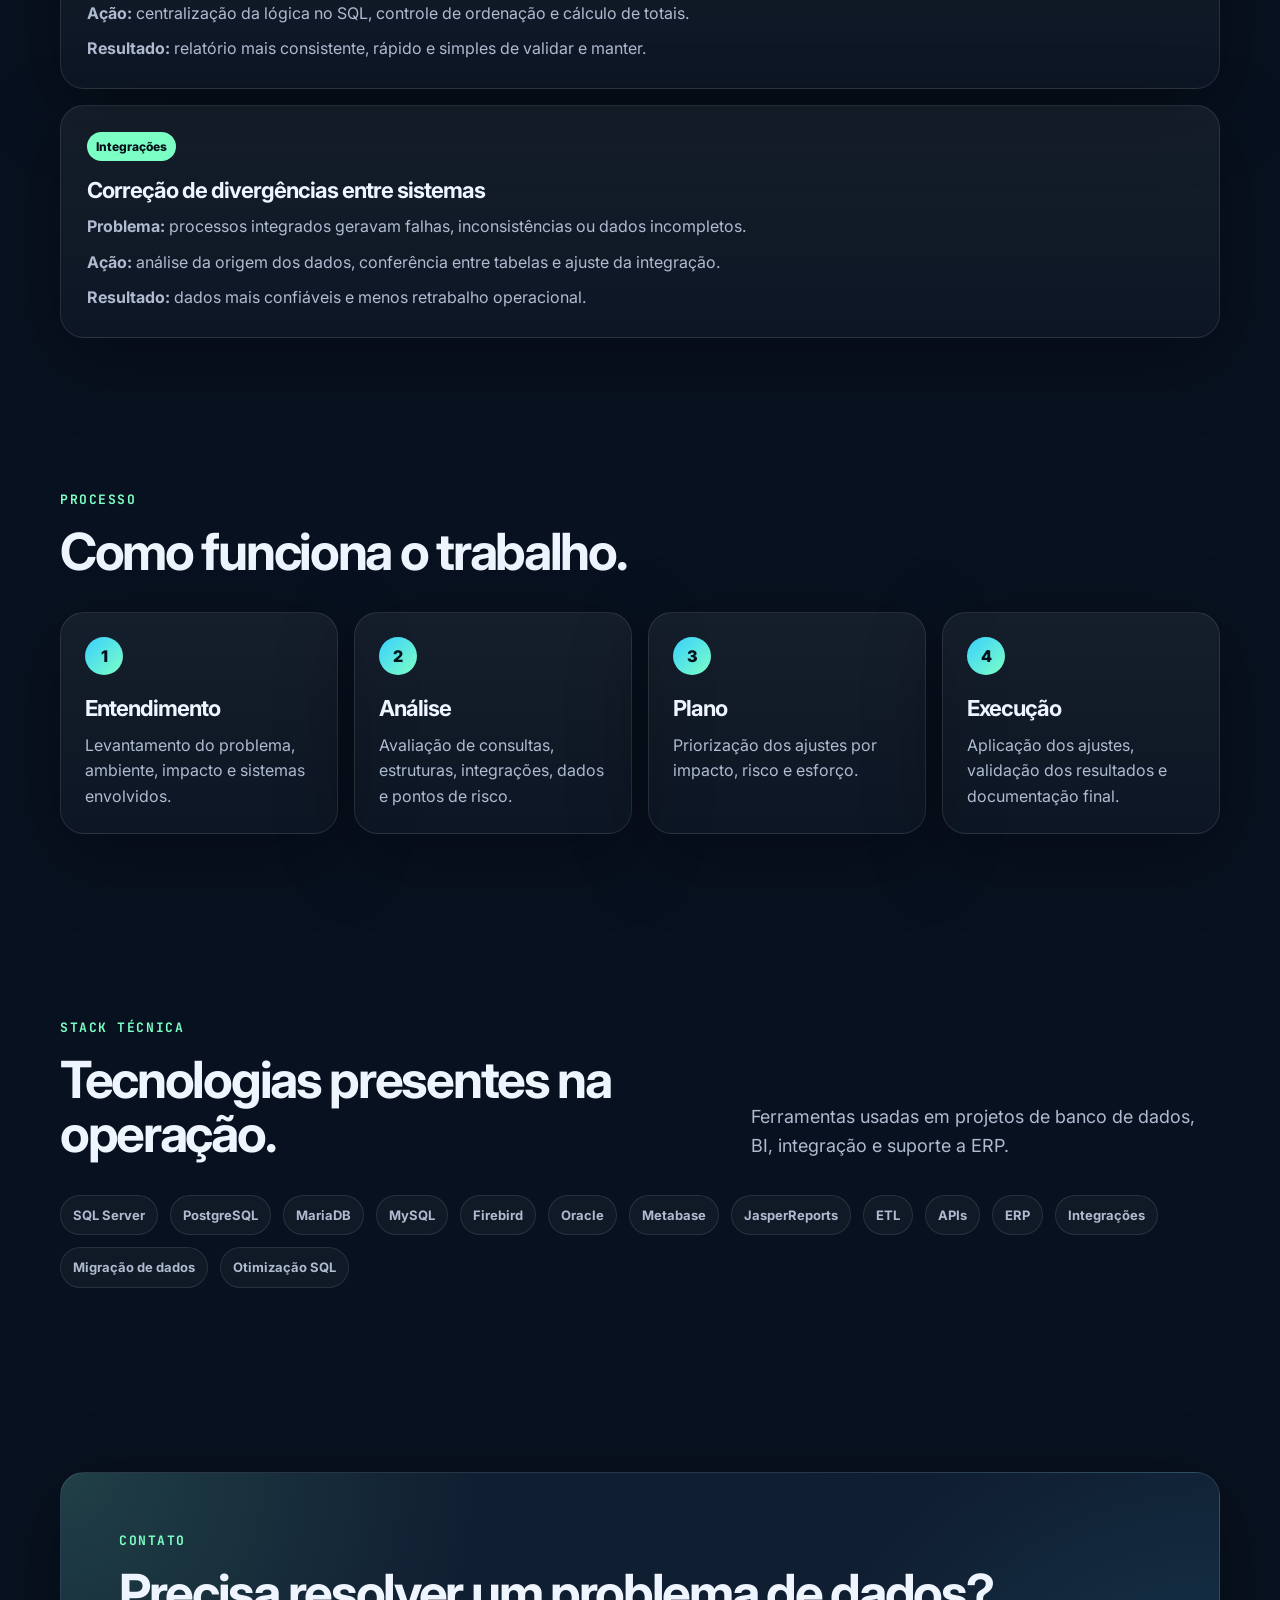
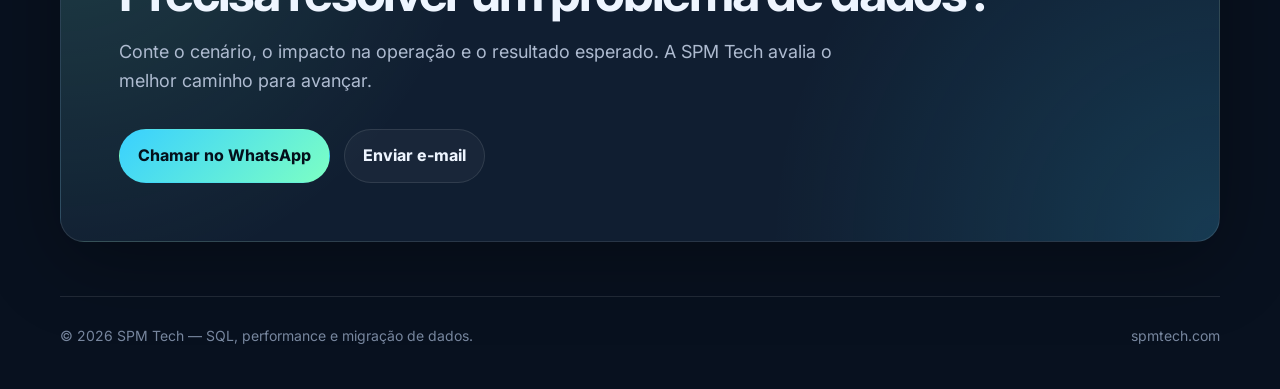
==== commit 78d6d35c: "Revisa textos do site SPM Tech" ====
--- a/index.html
+++ b/index.html
@@ -3,14 +3,15 @@
 <head>
   <meta charset="utf-8" />
   <meta name="viewport" content="width=device-width, initial-scale=1" />
-  <title>SPM Tech | SQL, Performance e Migração de Dados</title>
-  <meta name="description" content="SPM Tech resolve problemas críticos de dados em ambientes ERP: migração de dados, performance SQL, relatórios lentos, BI operacional e integrações." />
+  <title>SPM Tech | SQL, Dados e ERP</title>
+  <meta name="description" content="SPM Tech atua com performance SQL, migração de dados, relatórios, BI operacional e integrações para ambientes ERP." />
   <meta name="theme-color" content="#08111f" />
-
-  <meta property="og:title" content="SPM Tech | SQL, Performance e Migração de Dados" />
-  <meta property="og:description" content="Migração de dados, performance SQL e diagnóstico técnico para empresas que dependem de ERP." />
+  <link rel="canonical" href="https://spmtech.com/" />
+
+  <meta property="og:title" content="SPM Tech | SQL, Dados e ERP" />
+  <meta property="og:description" content="Performance SQL, migração de dados e BI operacional para ambientes ERP." />
   <meta property="og:type" content="website" />
-  <meta property="og:url" content="https://spmtech.com" />
+  <meta property="og:url" content="https://spmtech.com/" />
 
   <link rel="preconnect" href="https://fonts.googleapis.com">
   <link rel="preconnect" href="https://fonts.gstatic.com" crossorigin>
@@ -25,11 +26,11 @@
       <span class="brand-text">Tech</span>
     </a>
 
-    <button class="menu-button" id="menuButton" aria-label="Abrir menu" aria-expanded="false">
+    <button class="menu-button" id="menuButton" type="button" aria-label="Abrir menu" aria-expanded="false" aria-controls="nav">
       <span></span><span></span><span></span>
     </button>
 
-    <nav class="nav" id="nav">
+    <nav class="nav" id="nav" aria-label="Navegação principal">
       <a href="#servicos">Serviços</a>
       <a href="#cases">Cases</a>
       <a href="#processo">Processo</a>
@@ -41,16 +42,16 @@
   <main id="top">
     <section class="hero section">
       <div class="hero-content">
-        <p class="eyebrow">SQL • Performance • Migration</p>
-        <h1>Migração de dados e performance SQL para empresas que dependem de ERP.</h1>
+        <p class="eyebrow">SQL • Dados • ERP</p>
+        <h1>SQL e dados para ERPs mais eficientes.</h1>
         <p class="hero-subtitle">
-          A SPM Tech ajuda empresas a corrigir relatórios lentos, migrar dados com segurança,
-          validar bases legadas e resolver gargalos críticos em bancos SQL.
+          A SPM Tech corrige consultas lentas, apoia migrações e entrega relatórios confiáveis
+          para operações que precisam de dados consistentes.
         </p>
 
         <div class="hero-actions">
-          <a class="button primary" href="#contato">Solicitar diagnóstico técnico</a>
-          <a class="button secondary" href="#cases">Ver exemplos de atuação</a>
+          <a class="button primary" href="#contato">Solicitar diagnóstico</a>
+          <a class="button secondary" href="#cases">Ver cases</a>
         </div>
 
         <div class="trust-row" aria-label="Áreas de atuação">
@@ -70,29 +71,29 @@
             <span></span><span></span><span></span>
           </div>
           <pre><code>SPM Tech
-├─ SQL tuning
-├─ ERP data migration
-├─ legacy database cleanup
-├─ BI & operational reports
-└─ critical data support</code></pre>
+├─ consultas mais rápidas
+├─ migrações validadas
+├─ bases consistentes
+├─ BI operacional
+└─ integrações confiáveis</code></pre>
         </div>
 
         <div class="metric-grid">
           <div>
             <strong>Foco</strong>
-            <span>Dados críticos</span>
+            <span>ERP e dados</span>
           </div>
           <div>
             <strong>Entrega</strong>
-            <span>Diagnóstico + execução</span>
+            <span>Diagnóstico e ação</span>
           </div>
           <div>
             <strong>Perfil</strong>
-            <span>Técnico e objetivo</span>
+            <span>Técnico e direto</span>
           </div>
           <div>
             <strong>Aplicação</strong>
-            <span>Ambientes ERP</span>
+            <span>Operação e gestão</span>
           </div>
         </div>
       </aside>
@@ -101,10 +102,10 @@
     <section class="section problem-section">
       <div class="section-header">
         <p class="eyebrow">Problemas reais</p>
-        <h2>Quando dados viram risco operacional, não basta “dar suporte”.</h2>
-        <p>
-          Relatório lento, migração mal validada e integração inconsistente não são apenas problemas técnicos.
-          Eles afetam faturamento, estoque, financeiro, implantação e decisão gerencial.
+        <h2>Dados inconsistentes travam a operação.</h2>
+        <p>
+          Relatórios lentos, migrações mal validadas e integrações instáveis afetam faturamento,
+          estoque, financeiro e decisões de gestão.
         </p>
       </div>
 
@@ -112,22 +113,22 @@
         <article>
           <span class="icon">01</span>
           <h3>Relatórios lentos</h3>
-          <p>Consultas pesadas em SQL, Metabase, JasperReports ou sistemas internos que travam operação e decisão.</p>
+          <p>Consultas SQL, dashboards e relatórios que atrasam rotinas, análises e decisões.</p>
         </article>
         <article>
           <span class="icon">02</span>
           <h3>Migração insegura</h3>
-          <p>Dados de ERP legado sem padronização, com inconsistências, duplicidades e regras escondidas.</p>
+          <p>Bases legadas com cadastros incompletos, duplicidades, inconsistências e regras escondidas.</p>
         </article>
         <article>
           <span class="icon">03</span>
           <h3>Base sem confiança</h3>
-          <p>Divergências entre estoque, vendas, financeiro, clientes, produtos e integrações.</p>
+          <p>Divergências entre estoque, vendas, financeiro, clientes, produtos e sistemas integrados.</p>
         </article>
         <article>
           <span class="icon">04</span>
           <h3>Banco sem performance</h3>
-          <p>Índices ausentes, filtros mal construídos, planos de execução ruins e consultas sem estratégia.</p>
+          <p>Índices ausentes, filtros ruins e consultas que consomem recursos sem necessidade.</p>
         </article>
       </div>
     </section>
@@ -136,10 +137,10 @@
       <div class="section-header split">
         <div>
           <p class="eyebrow">Serviços</p>
-          <h2>Atuação técnica com escopo claro.</h2>
-        </div>
-        <p>
-          O trabalho começa com diagnóstico e segue para correção, migração ou estruturação conforme o risco e o impacto.
+          <h2>Serviços com foco em resultado.</h2>
+        </div>
+        <p>
+          Cada projeto começa com diagnóstico, priorização e execução orientada pelo impacto no negócio.
         </p>
       </div>
 
@@ -147,23 +148,23 @@
         <article class="service-card featured">
           <div class="card-top">
             <span>Principal</span>
-            <h3>Diagnóstico de Performance SQL</h3>
+            <h3>Diagnóstico de performance SQL</h3>
           </div>
           <p>
-            Análise de queries, índices, filtros, planos de execução, gargalos de banco e relatórios lentos.
+            Análise de consultas, índices, filtros, planos de execução e relatórios lentos.
           </p>
           <ul>
-            <li>Mapeamento dos principais gargalos</li>
+            <li>Mapeamento de gargalos</li>
             <li>Plano de correção por impacto</li>
             <li>Otimização de consultas críticas</li>
-            <li>Entrega técnica documentada</li>
+            <li>Documentação técnica objetiva</li>
           </ul>
         </article>
 
         <article class="service-card">
           <div class="card-top">
             <span>Dados</span>
-            <h3>Migração de Dados ERP</h3>
+            <h3>Migração de dados ERP</h3>
           </div>
           <p>
             Extração, tratamento, carga e validação de dados entre sistemas legados e novos ambientes.
@@ -172,17 +173,17 @@
             <li>Levantamento de origem e destino</li>
             <li>Regras de transformação</li>
             <li>Conferência de consistência</li>
-            <li>Checklist de validação final</li>
+            <li>Validação final da carga</li>
           </ul>
         </article>
 
         <article class="service-card">
           <div class="card-top">
             <span>BI</span>
-            <h3>Relatórios e BI Operacional</h3>
+            <h3>Relatórios e BI operacional</h3>
           </div>
           <p>
-            Construção e melhoria de relatórios operacionais e gerenciais com base em dados de ERP.
+            Criação e melhoria de relatórios operacionais e gerenciais com dados do ERP.
           </p>
           <ul>
             <li>Metabase e JasperReports</li>
@@ -197,45 +198,45 @@
     <section class="section cases-section" id="cases">
       <div class="section-header split">
         <div>
-          <p class="eyebrow">Cases anonimizados</p>
-          <h2>Exemplos de atuação sem exposição de clientes ou dados sensíveis.</h2>
-        </div>
-        <p>
-          Os exemplos abaixo resumem atuações reais de forma anonimizada, sem exposição de clientes, bases, estruturas internas ou dados sensíveis.
+          <p class="eyebrow">Cases</p>
+          <h2>Exemplos de atuação técnica.</h2>
+        </div>
+        <p>
+          Problemas comuns em ambientes ERP, dados operacionais, relatórios e integrações.
         </p>
       </div>
 
       <div class="case-list">
         <article class="case-card">
           <div class="case-label">Performance SQL</div>
-          <h3>Relatório operacional com execução acima de 200 segundos</h3>
-          <p><strong>Problema:</strong> consulta crítica com filtro de data deixava o processo lento e instável para uso diário.</p>
-          <p><strong>Ação:</strong> revisão da query, análise de filtros, plano de execução, índices e reorganização da lógica SQL.</p>
-          <p><strong>Resultado:</strong> redução relevante do tempo de execução, com relatório mais previsível e viável para operação.</p>
+          <h3>Relatório operacional lento</h3>
+          <p><strong>Problema:</strong> consulta crítica deixava a rotina lenta e instável.</p>
+          <p><strong>Ação:</strong> revisão da consulta, filtros, índices, plano de execução e lógica SQL.</p>
+          <p><strong>Resultado:</strong> relatório mais rápido, estável e previsível para uso diário.</p>
         </article>
 
         <article class="case-card">
           <div class="case-label">Migração ERP</div>
-          <h3>Migração de dados de ERP legado para novo ambiente</h3>
-          <p><strong>Problema:</strong> base antiga precisava ser migrada sem comprometer clientes, produtos, estoque, financeiro e integrações.</p>
-          <p><strong>Ação:</strong> extração, tratamento, carga, conferência de consistência e ajustes técnicos após a virada.</p>
-          <p><strong>Resultado:</strong> dados migrados com validações objetivas e operação preservada no novo ambiente.</p>
+          <h3>Migração de ERP legado</h3>
+          <p><strong>Problema:</strong> base antiga precisava migrar sem comprometer cadastros, estoque e financeiro.</p>
+          <p><strong>Ação:</strong> extração, tratamento, carga, conferência e ajustes técnicos após a virada.</p>
+          <p><strong>Resultado:</strong> dados migrados com validação clara e operação preservada.</p>
         </article>
 
         <article class="case-card">
           <div class="case-label">BI / JasperReports</div>
-          <h3>DRE gerencial com hierarquia, totalizadores e regras no SQL</h3>
-          <p><strong>Problema:</strong> relatório financeiro exigia níveis sintéticos, intermediários e analíticos, com totalizadores confiáveis.</p>
-          <p><strong>Ação:</strong> centralização da lógica no SQL, controle de ordenação, cálculo de totais e redução de dependência da camada visual.</p>
-          <p><strong>Resultado:</strong> relatório mais consistente, performático e simples de validar/manter.</p>
+          <h3>DRE gerencial com regras no SQL</h3>
+          <p><strong>Problema:</strong> relatório financeiro precisava de hierarquia, totalizadores e regras confiáveis.</p>
+          <p><strong>Ação:</strong> centralização da lógica no SQL, controle de ordenação e cálculo de totais.</p>
+          <p><strong>Resultado:</strong> relatório mais consistente, rápido e simples de validar e manter.</p>
         </article>
 
         <article class="case-card">
           <div class="case-label">Integrações</div>
-          <h3>Correção de divergências em dados operacionais e integrações</h3>
-          <p><strong>Problema:</strong> processos entre sistemas apresentavam falhas, inconsistências ou dados incompletos em pontos críticos.</p>
-          <p><strong>Ação:</strong> análise da origem dos dados, conferência entre tabelas/processos e ajustes na camada de integração.</p>
-          <p><strong>Resultado:</strong> maior confiabilidade nos dados trafegados e redução de retrabalho operacional.</p>
+          <h3>Correção de divergências entre sistemas</h3>
+          <p><strong>Problema:</strong> processos integrados geravam falhas, inconsistências ou dados incompletos.</p>
+          <p><strong>Ação:</strong> análise da origem dos dados, conferência entre tabelas e ajuste da integração.</p>
+          <p><strong>Resultado:</strong> dados mais confiáveis e menos retrabalho operacional.</p>
         </article>
       </div>
     </section>
@@ -243,29 +244,29 @@
     <section class="section process-section" id="processo">
       <div class="section-header">
         <p class="eyebrow">Processo</p>
-        <h2>Como funciona o diagnóstico técnico.</h2>
+        <h2>Como funciona o trabalho.</h2>
       </div>
 
       <div class="timeline">
         <div class="timeline-item">
           <span>1</span>
           <h3>Entendimento</h3>
-          <p>Levantamento do problema, ambiente, impacto operacional, urgência e sistemas envolvidos.</p>
+          <p>Levantamento do problema, ambiente, impacto e sistemas envolvidos.</p>
         </div>
         <div class="timeline-item">
           <span>2</span>
-          <h3>Análise técnica</h3>
-          <p>Avaliação de queries, estruturas, integrações, dados de origem/destino e pontos de risco.</p>
+          <h3>Análise</h3>
+          <p>Avaliação de consultas, estruturas, integrações, dados e pontos de risco.</p>
         </div>
         <div class="timeline-item">
           <span>3</span>
-          <h3>Plano de correção</h3>
-          <p>Entrega de diagnóstico, priorização dos gargalos e proposta objetiva de execução.</p>
+          <h3>Plano</h3>
+          <p>Priorização dos ajustes por impacto, risco e esforço.</p>
         </div>
         <div class="timeline-item">
           <span>4</span>
-          <h3>Execução e validação</h3>
-          <p>Aplicação dos ajustes, validação dos resultados e documentação do que foi alterado.</p>
+          <h3>Execução</h3>
+          <p>Aplicação dos ajustes, validação dos resultados e documentação final.</p>
         </div>
       </div>
     </section>
@@ -274,10 +275,10 @@
       <div class="section-header split">
         <div>
           <p class="eyebrow">Stack técnica</p>
-          <h2>Tecnologias comuns em ambientes ERP e dados operacionais.</h2>
-        </div>
-        <p>
-          O foco não é tecnologia por moda. É usar a ferramenta certa para resolver gargalos reais de dados e operação.
+          <h2>Tecnologias presentes na operação.</h2>
+        </div>
+        <p>
+          Ferramentas usadas em projetos de banco de dados, BI, integração e suporte a ERP.
         </p>
       </div>
 
@@ -294,38 +295,35 @@
         <span>APIs</span>
         <span>ERP</span>
         <span>Integrações</span>
-        <span>Data Migration</span>
-        <span>Query Tuning</span>
+        <span>Migração de dados</span>
+        <span>Otimização SQL</span>
       </div>
     </section>
 
     <section class="section contact-section" id="contato">
       <div class="contact-card">
         <p class="eyebrow">Contato</p>
-        <h2>Tem relatório lento, migração travada ou problema crítico de dados?</h2>
-        <p>
-          Solicite um diagnóstico técnico. A conversa inicial serve para entender o problema, avaliar risco e definir se faz sentido avançar.
+        <h2>Precisa resolver um problema de dados?</h2>
+        <p>
+          Conte o cenário, o impacto na operação e o resultado esperado. A SPM Tech avalia o melhor caminho para avançar.
         </p>
 
         <div class="contact-actions">
           <a class="button primary" href="https://wa.me/5547992118488?text=Ol%C3%A1%2C%20quero%20solicitar%20um%20diagn%C3%B3stico%20t%C3%A9cnico%20da%20SPM%20Tech." target="_blank" rel="noopener">
             Chamar no WhatsApp
           </a>
-          <a class="button secondary" href="mailto:nicolasfelippi6@gmail.com?subject=Diagn%C3%B3stico%20t%C3%A9cnico%20-%20SPM%20Tech">
+          <a class="button secondary" href="mailto:nicolasfelippi2005@gmail.com?subject=Diagn%C3%B3stico%20t%C3%A9cnico%20-%20SPM%20Tech">
             Enviar e-mail
           </a>
         </div>
 
-        <p class="small-note">
-          Atendimento inicial por WhatsApp ou e-mail. Recomenda-se não enviar dados sensíveis antes do alinhamento técnico.
-        </p>
       </div>
     </section>
   </main>
 
   <footer class="footer">
-    <p>© <span id="year"></span> SPM Tech — SQL, Performance, Migration.</p>
-    <p>Dados críticos exigem diagnóstico técnico, escopo claro e validação.</p>
+    <p>© <span id="year"></span> SPM Tech — SQL, performance e migração de dados.</p>
+    <p>spmtech.com</p>
   </footer>
 
   <script src="./script.js"></script>
--- a/styles.css
+++ b/styles.css
@@ -21,6 +21,7 @@
 
 html {
   scroll-behavior: smooth;
+  scroll-padding-top: 96px;
 }
 
 body {
@@ -105,6 +106,13 @@
   background: rgba(255, 255, 255, .06);
 }
 
+.nav a:focus-visible,
+.button:focus-visible,
+.menu-button:focus-visible {
+  outline: 2px solid var(--accent-2);
+  outline-offset: 3px;
+}
+
 .nav .nav-cta {
   color: #04101b;
   background: var(--text);
@@ -120,6 +128,7 @@
   border: 0;
   background: transparent;
   padding: 10px;
+  cursor: pointer;
 }
 
 .menu-button span {
@@ -557,3 +566,13 @@
     flex-direction: column;
   }
 }
+
+@media (prefers-reduced-motion: reduce) {
+  *,
+  *::before,
+  *::after {
+    scroll-behavior: auto !important;
+    transition-duration: .01ms !important;
+    animation-duration: .01ms !important;
+  }
+}
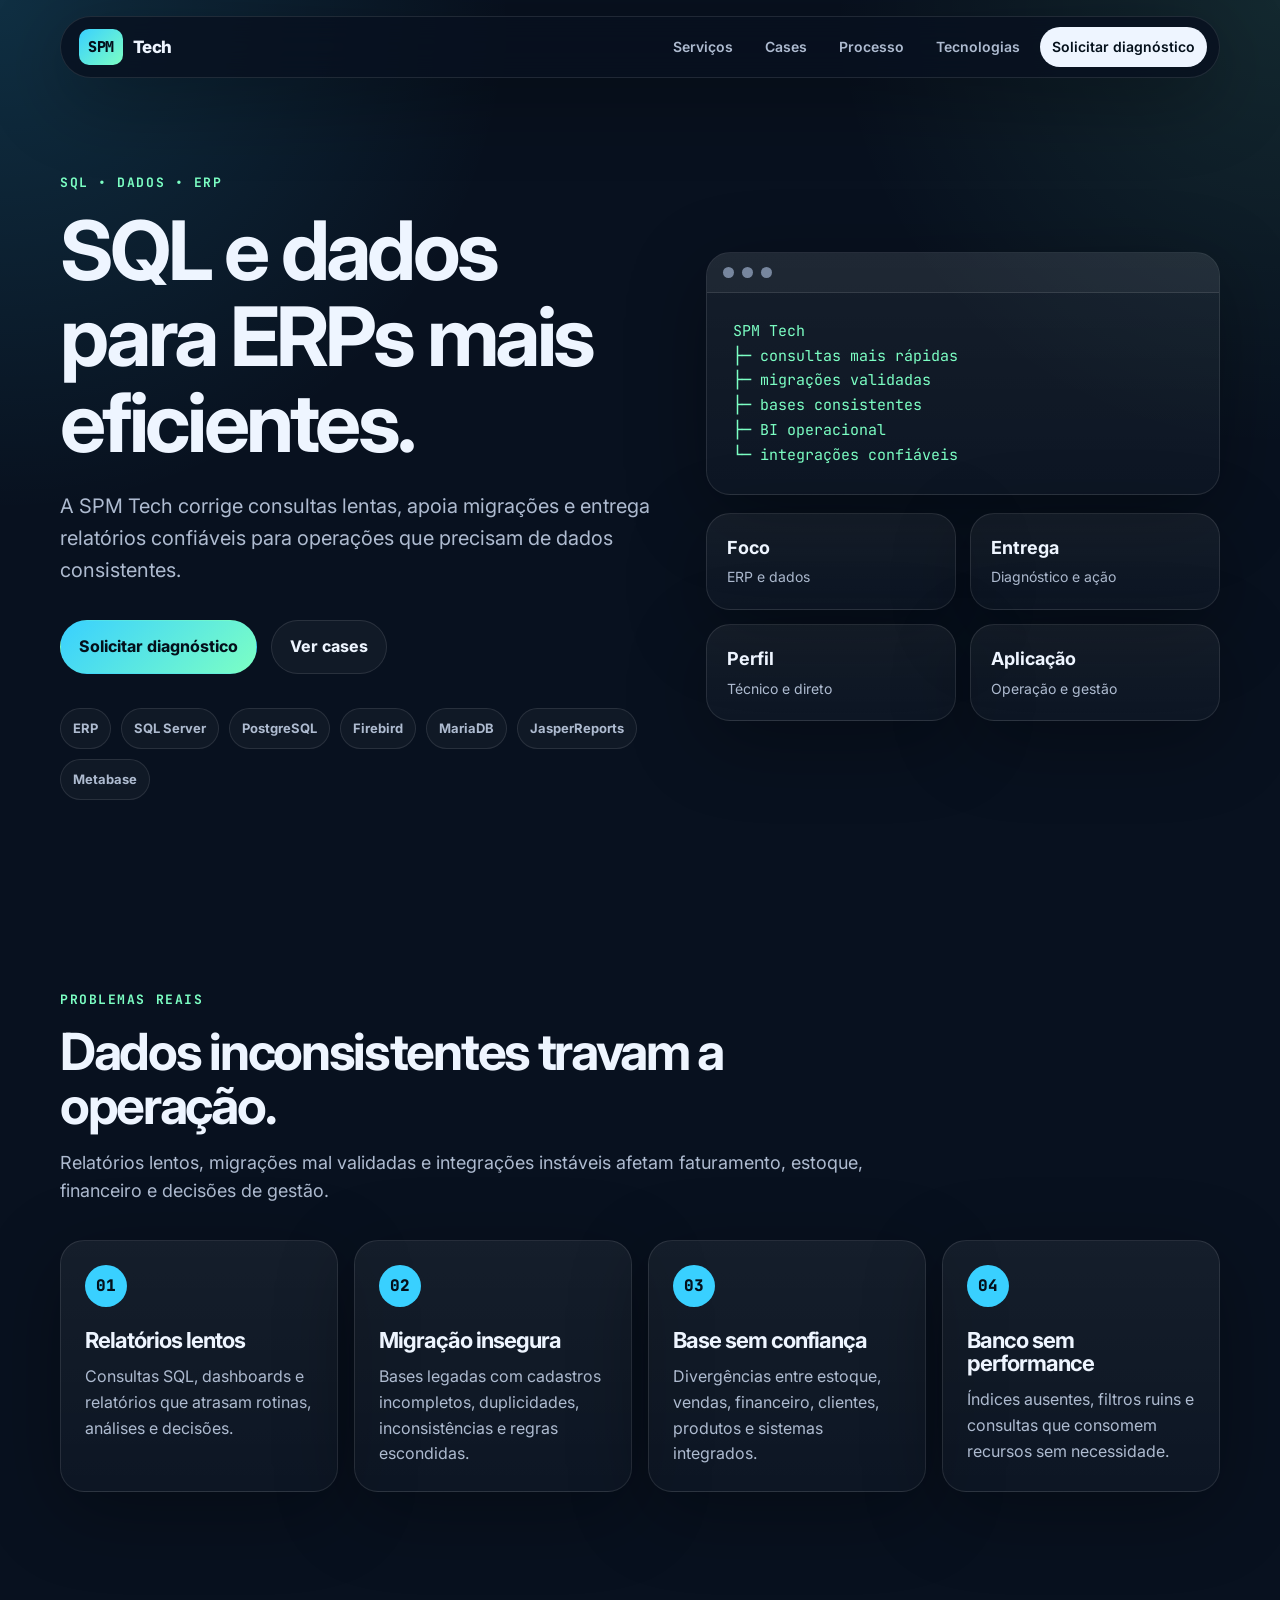
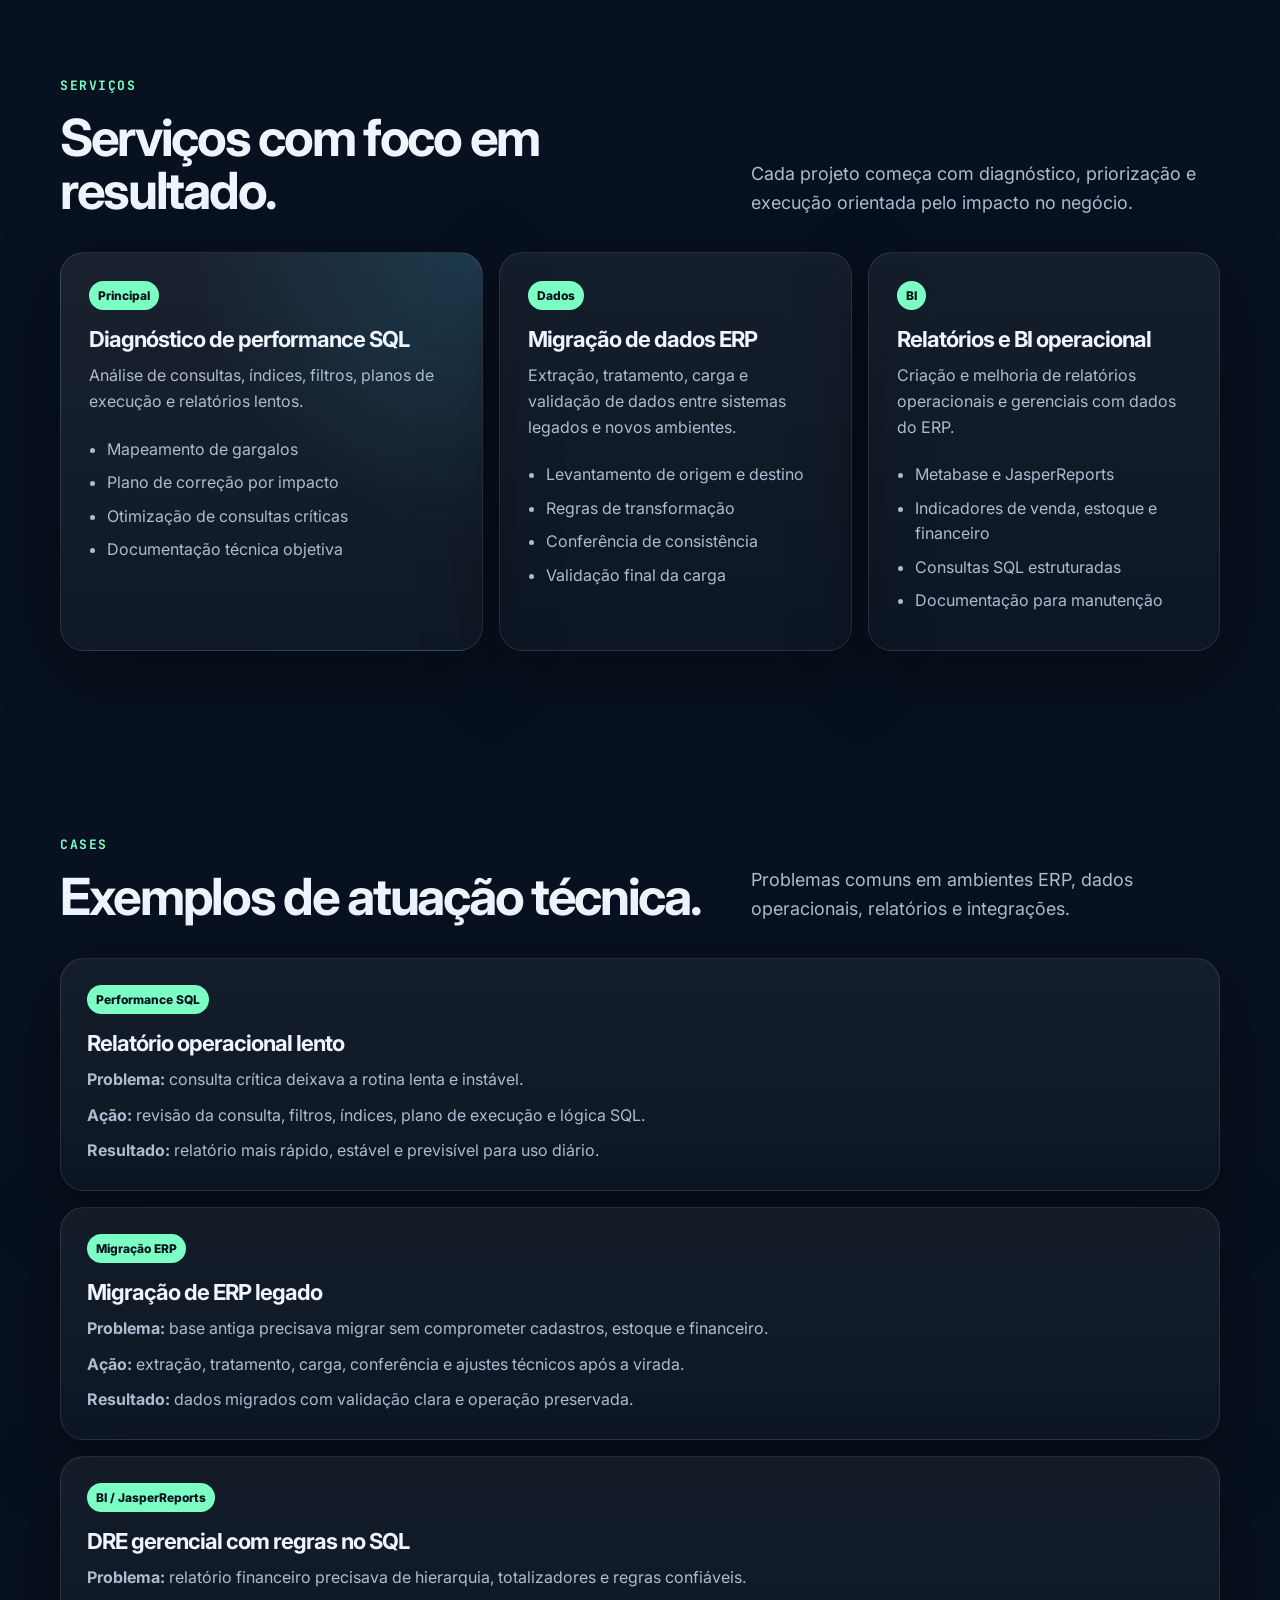
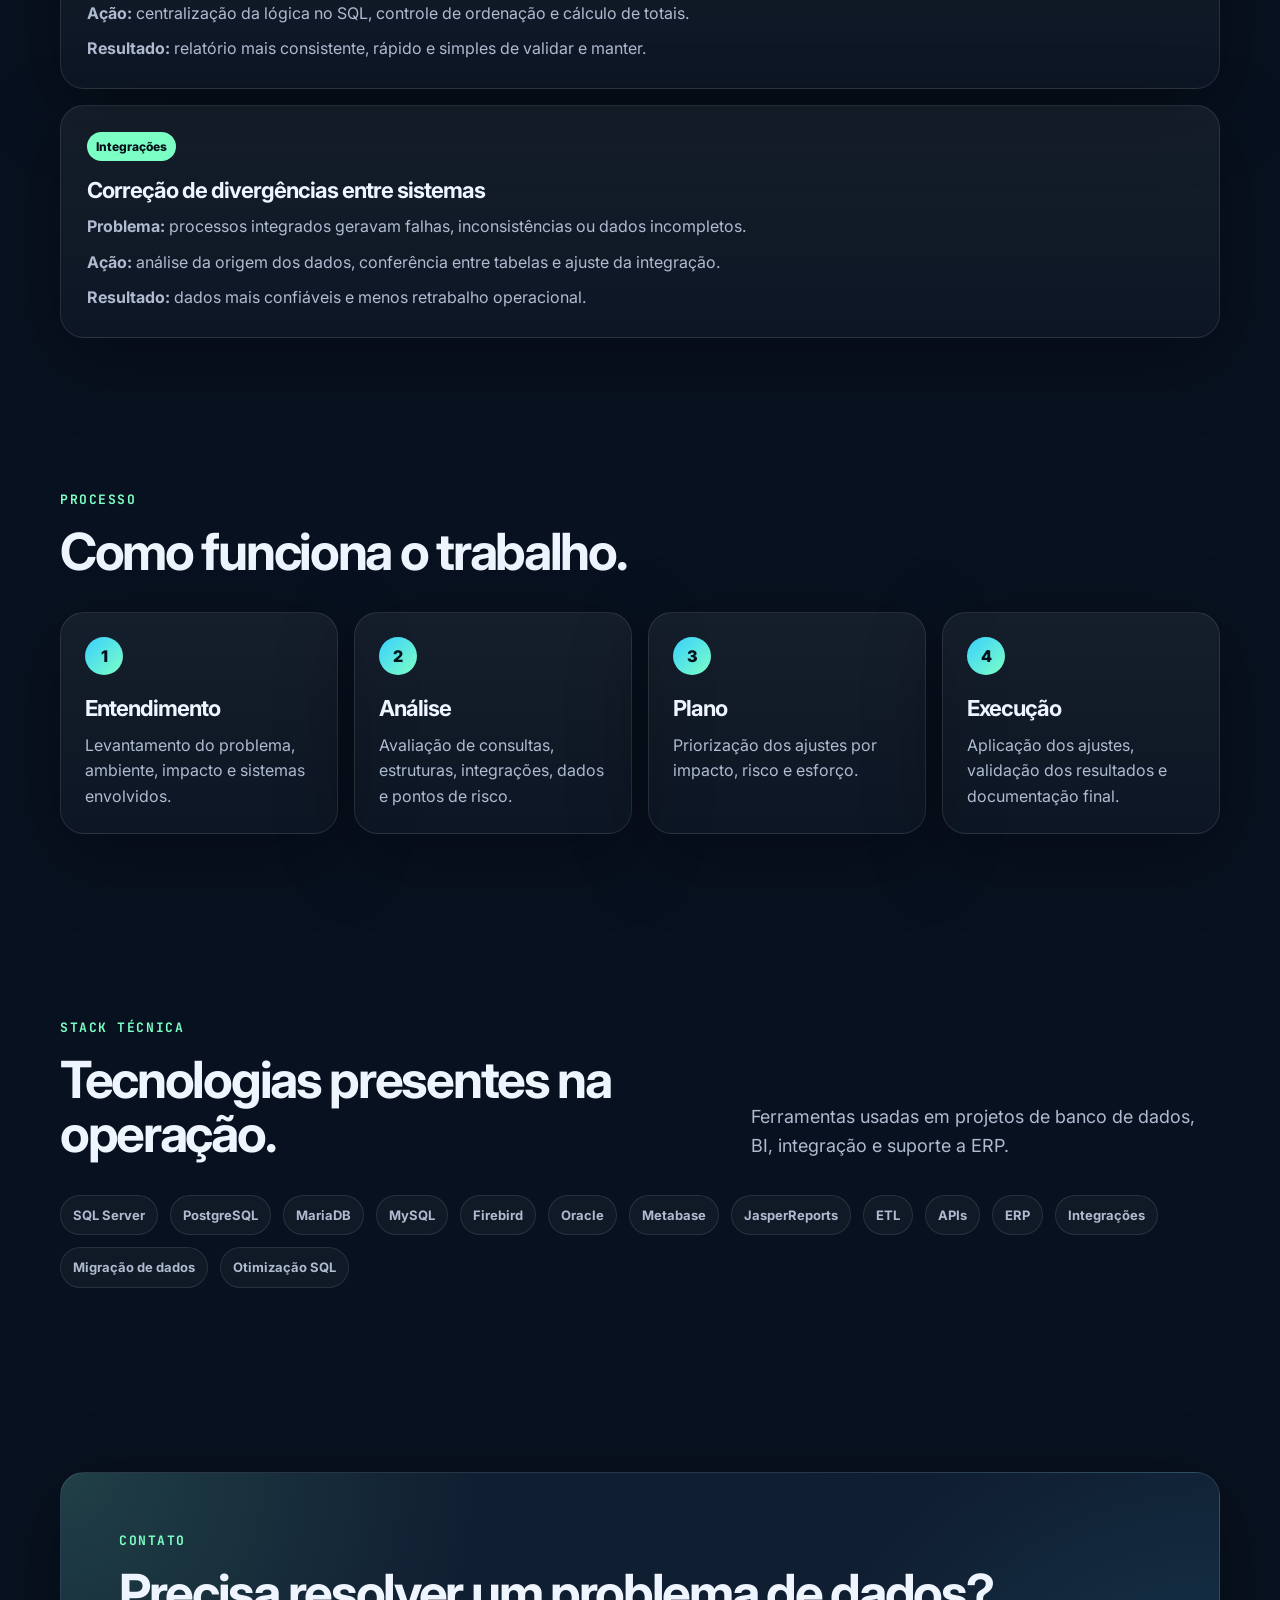
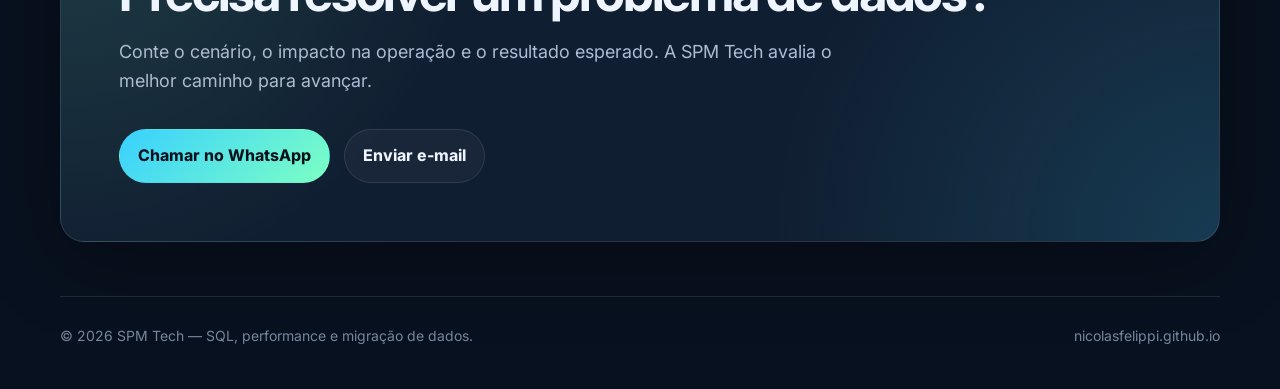
==== commit 915d84cb: "Usa dominio padrao do GitHub Pages" ====
--- a/index.html
+++ b/index.html
@@ -6,12 +6,12 @@
   <title>SPM Tech | SQL, Dados e ERP</title>
   <meta name="description" content="SPM Tech atua com performance SQL, migração de dados, relatórios, BI operacional e integrações para ambientes ERP." />
   <meta name="theme-color" content="#08111f" />
-  <link rel="canonical" href="https://spmtech.com/" />
+  <link rel="canonical" href="https://nicolasfelippi.github.io/" />
 
   <meta property="og:title" content="SPM Tech | SQL, Dados e ERP" />
   <meta property="og:description" content="Performance SQL, migração de dados e BI operacional para ambientes ERP." />
   <meta property="og:type" content="website" />
-  <meta property="og:url" content="https://spmtech.com/" />
+  <meta property="og:url" content="https://nicolasfelippi.github.io/" />
 
   <link rel="preconnect" href="https://fonts.googleapis.com">
   <link rel="preconnect" href="https://fonts.gstatic.com" crossorigin>
@@ -323,7 +323,7 @@
 
   <footer class="footer">
     <p>© <span id="year"></span> SPM Tech — SQL, performance e migração de dados.</p>
-    <p>spmtech.com</p>
+    <p>nicolasfelippi.github.io</p>
   </footer>
 
   <script src="./script.js"></script>
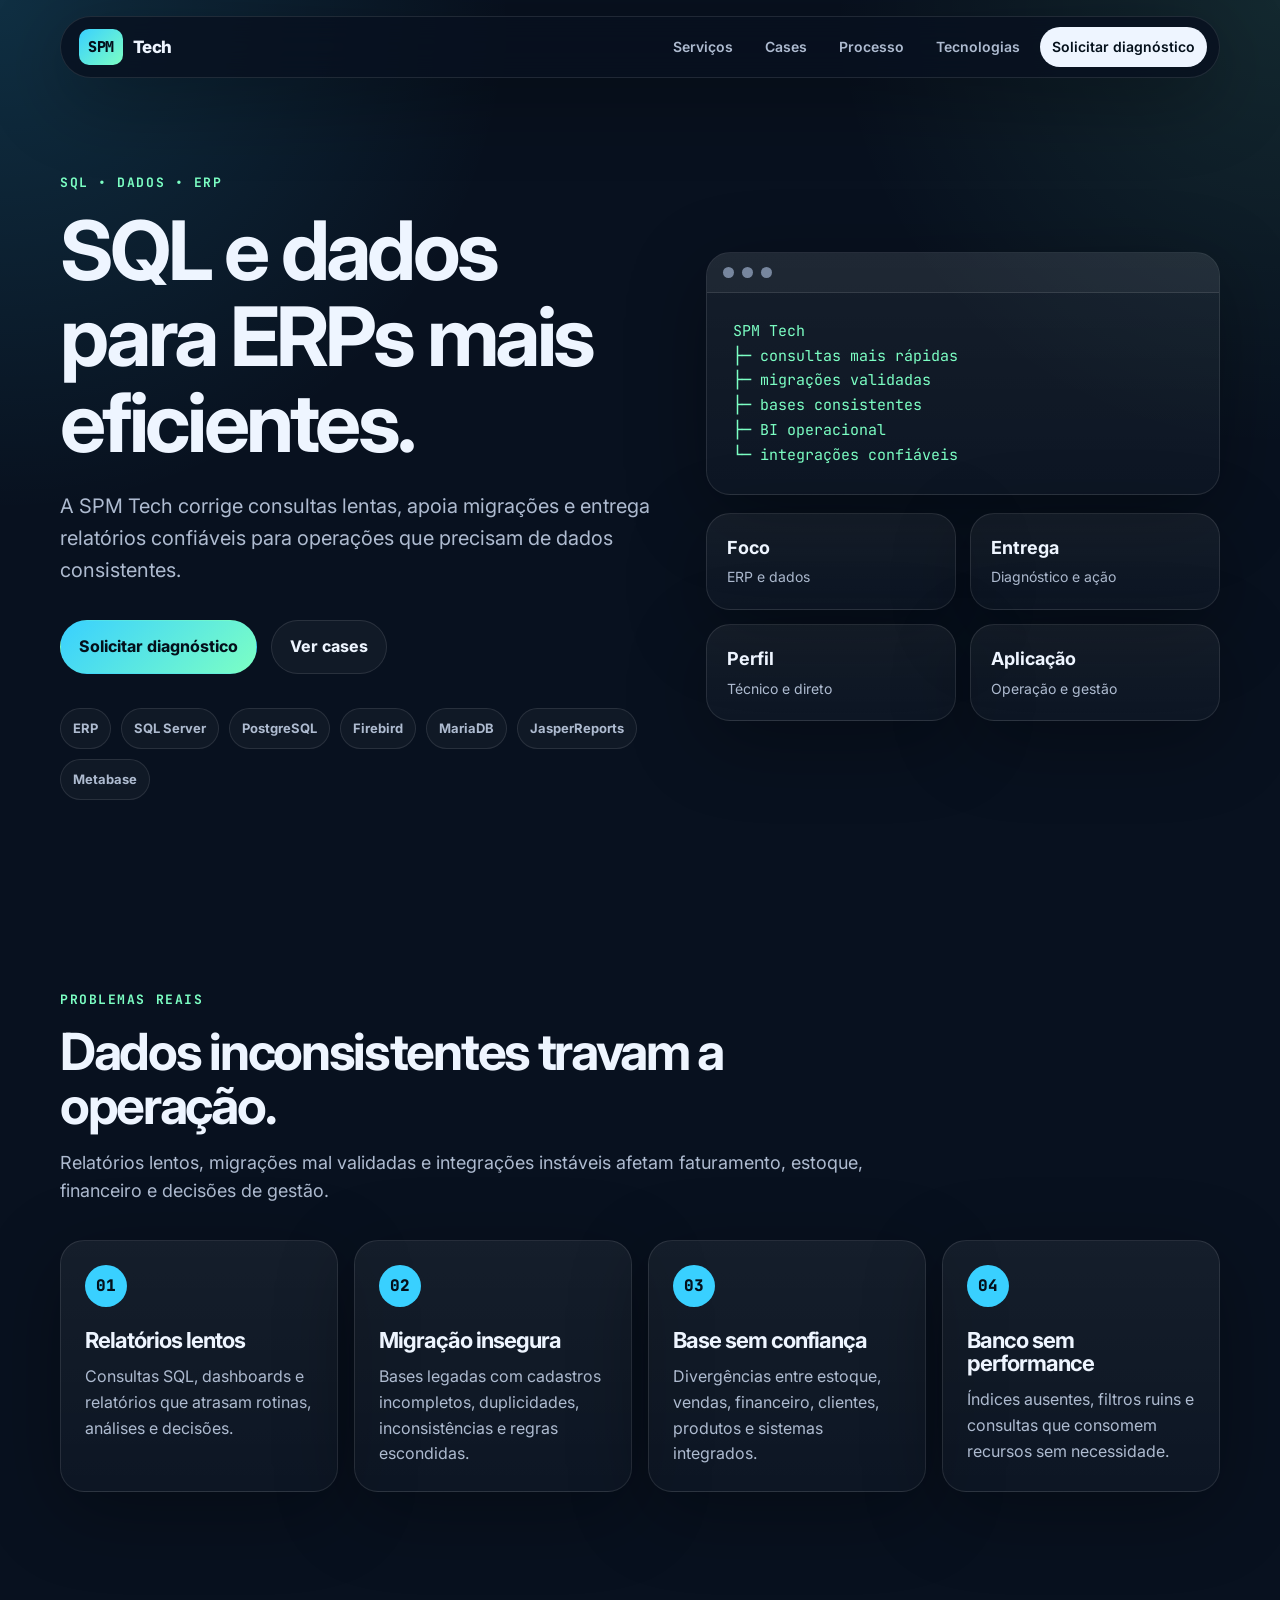
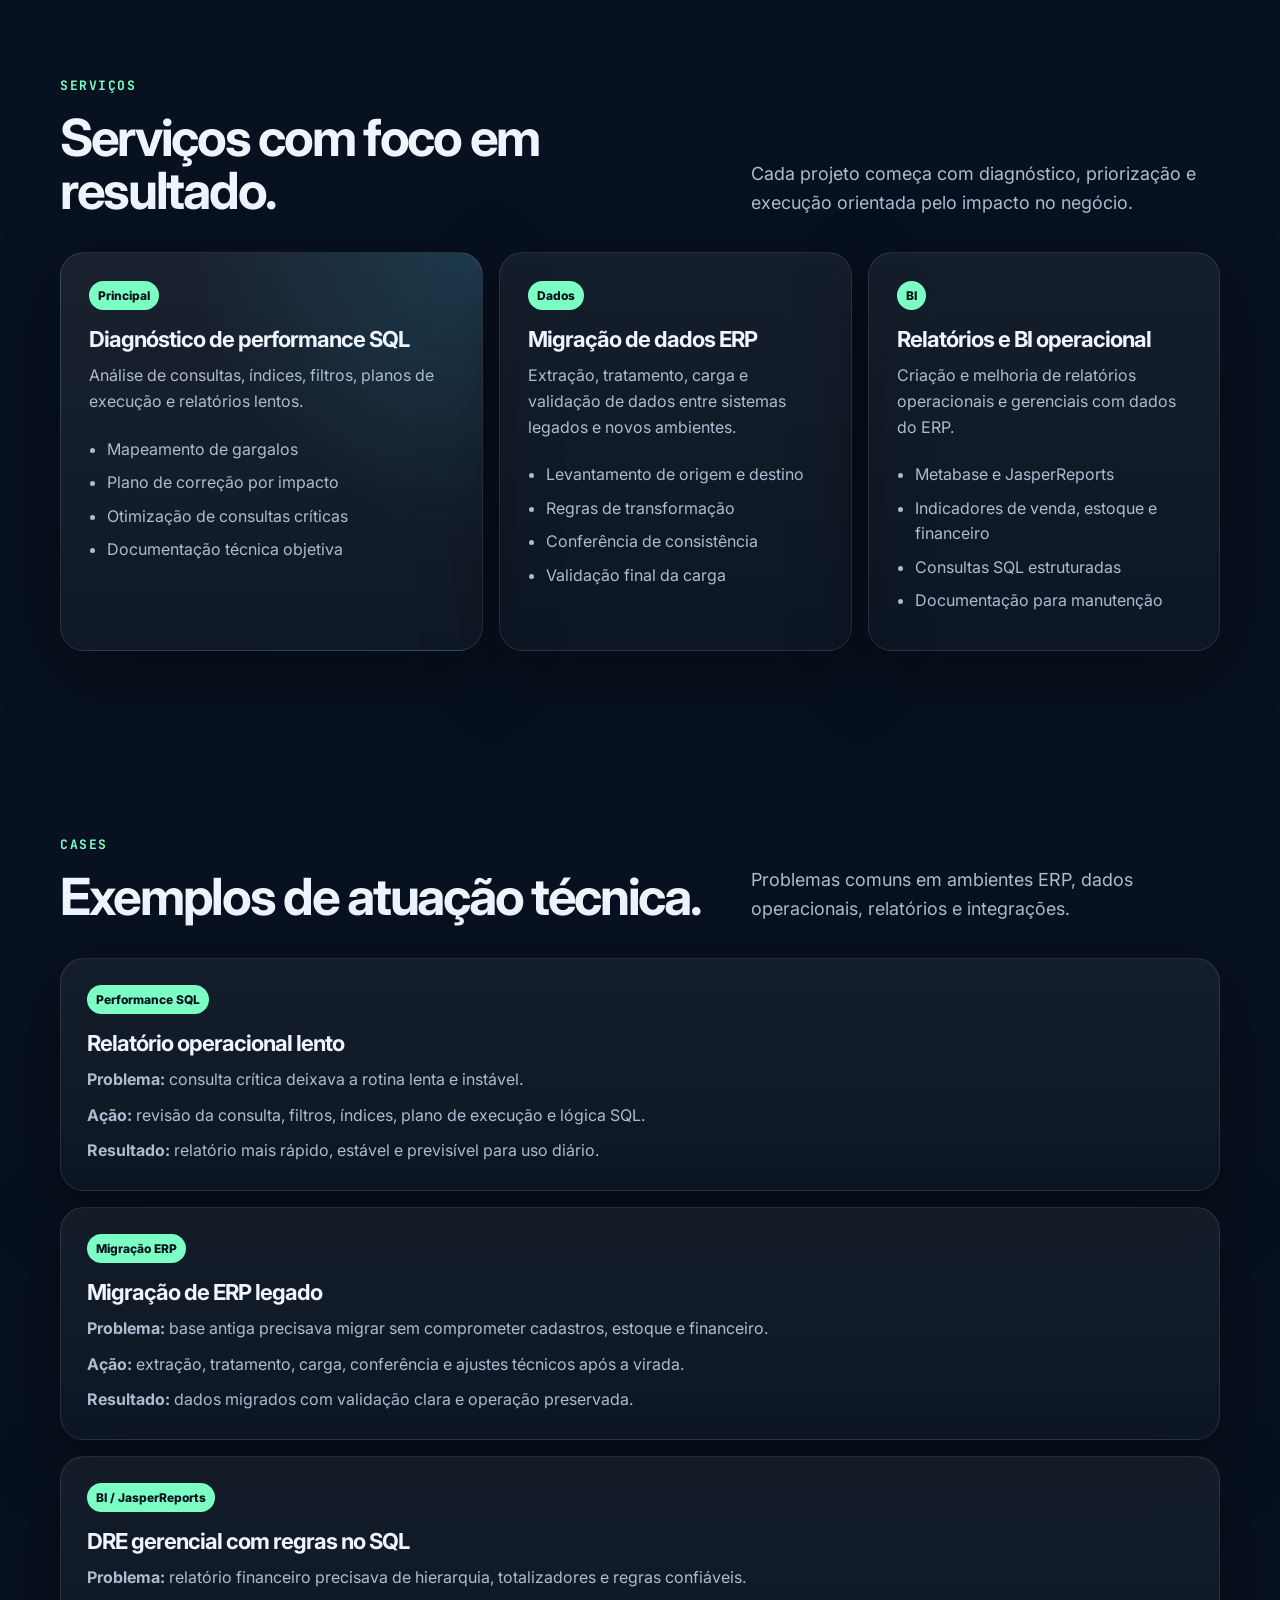
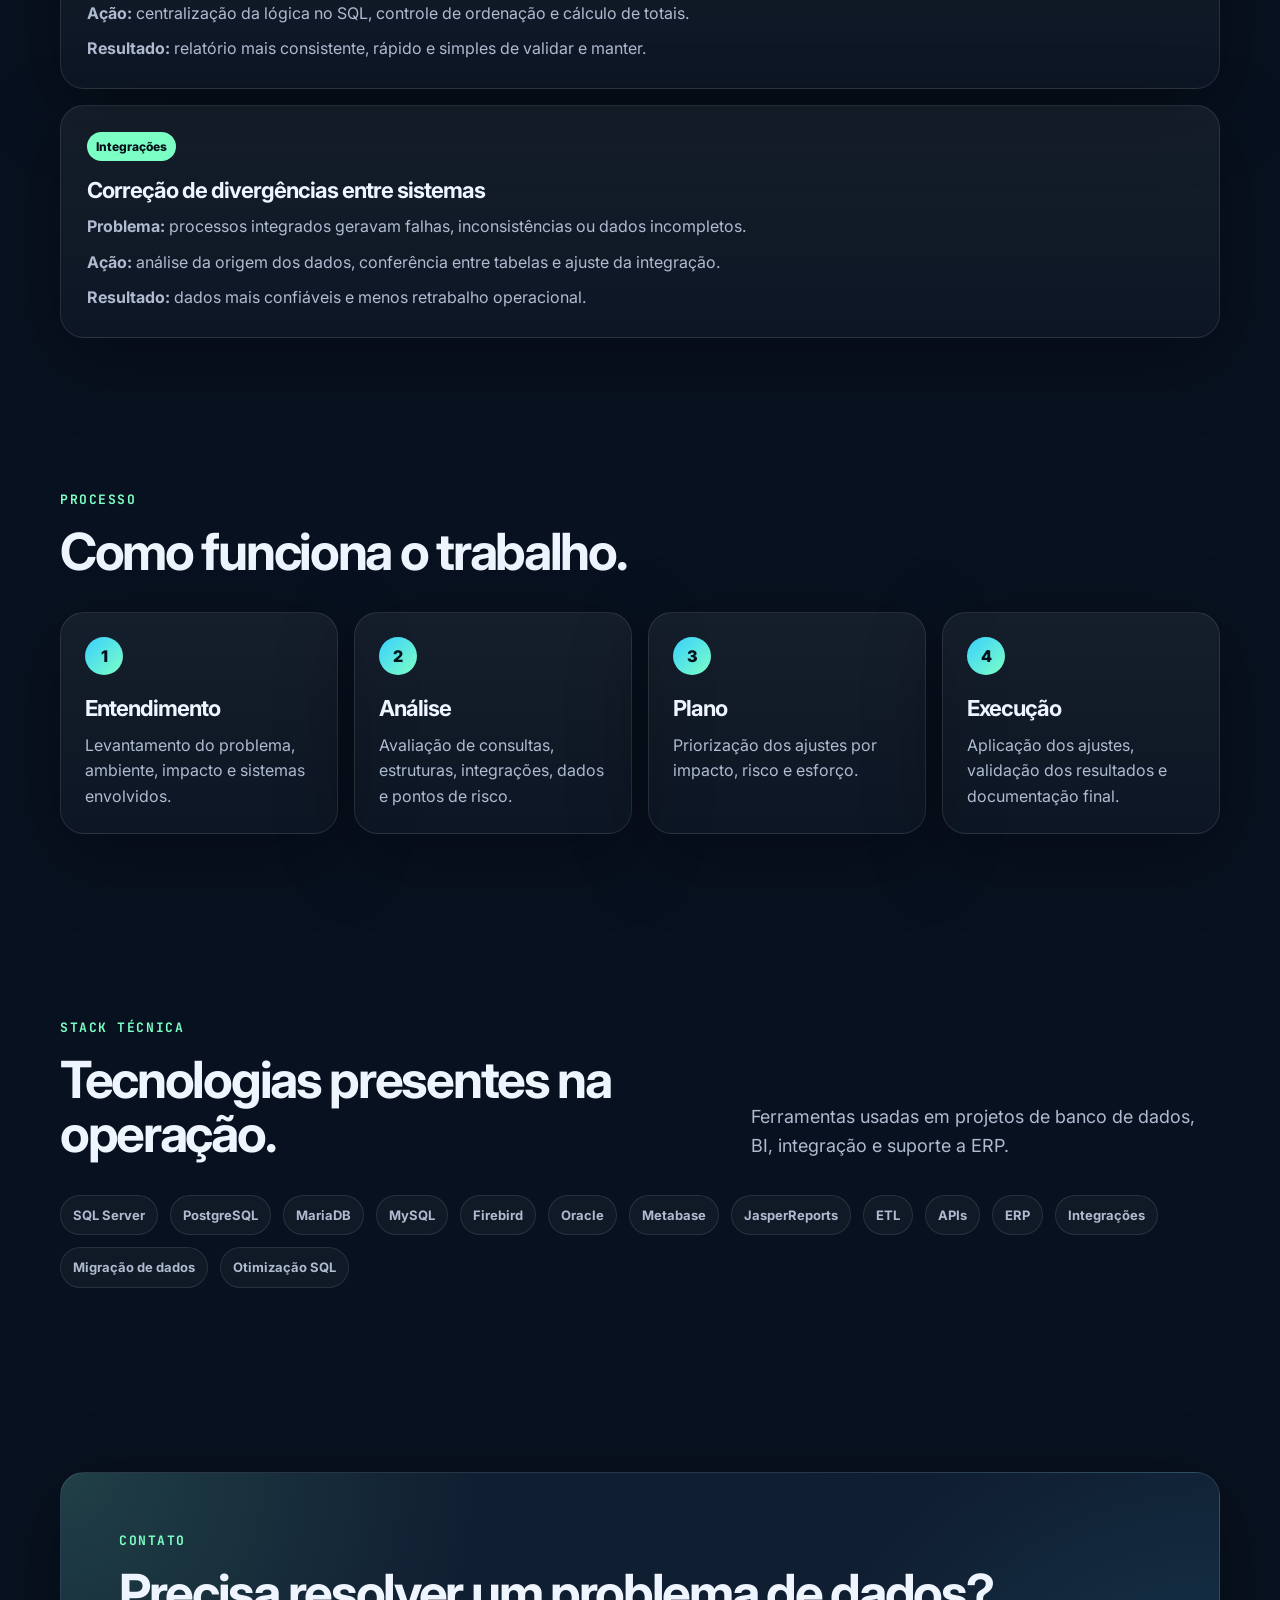
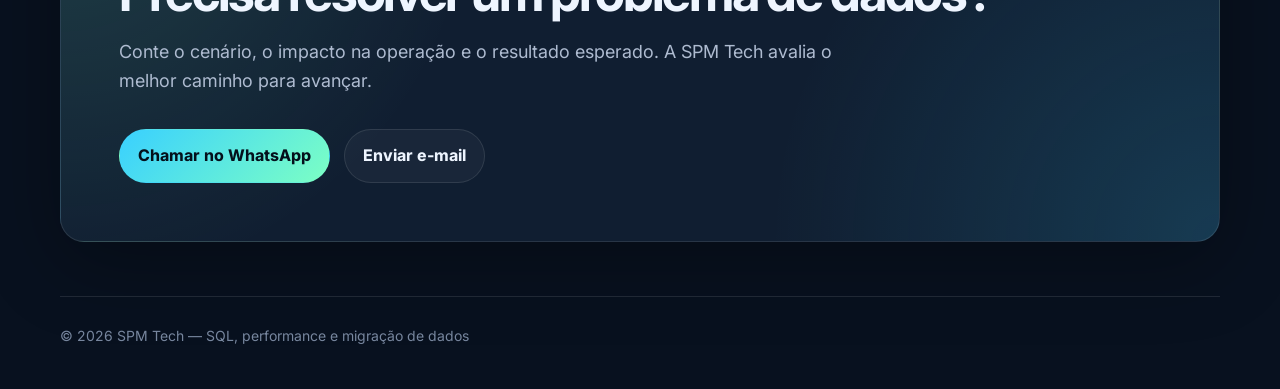
==== commit 91c8eb73: "Ajuste URL site" ====
--- a/index.html
+++ b/index.html
@@ -6,12 +6,10 @@
   <title>SPM Tech | SQL, Dados e ERP</title>
   <meta name="description" content="SPM Tech atua com performance SQL, migração de dados, relatórios, BI operacional e integrações para ambientes ERP." />
   <meta name="theme-color" content="#08111f" />
-  <link rel="canonical" href="https://nicolasfelippi.github.io/" />
 
   <meta property="og:title" content="SPM Tech | SQL, Dados e ERP" />
   <meta property="og:description" content="Performance SQL, migração de dados e BI operacional para ambientes ERP." />
   <meta property="og:type" content="website" />
-  <meta property="og:url" content="https://nicolasfelippi.github.io/" />
 
   <link rel="preconnect" href="https://fonts.googleapis.com">
   <link rel="preconnect" href="https://fonts.gstatic.com" crossorigin>
@@ -322,8 +320,7 @@
   </main>
 
   <footer class="footer">
-    <p>© <span id="year"></span> SPM Tech — SQL, performance e migração de dados.</p>
-    <p>nicolasfelippi.github.io</p>
+    <p>© <span id="year"></span> SPM Tech — SQL, performance e migração de dados</p>
   </footer>
 
   <script src="./script.js"></script>
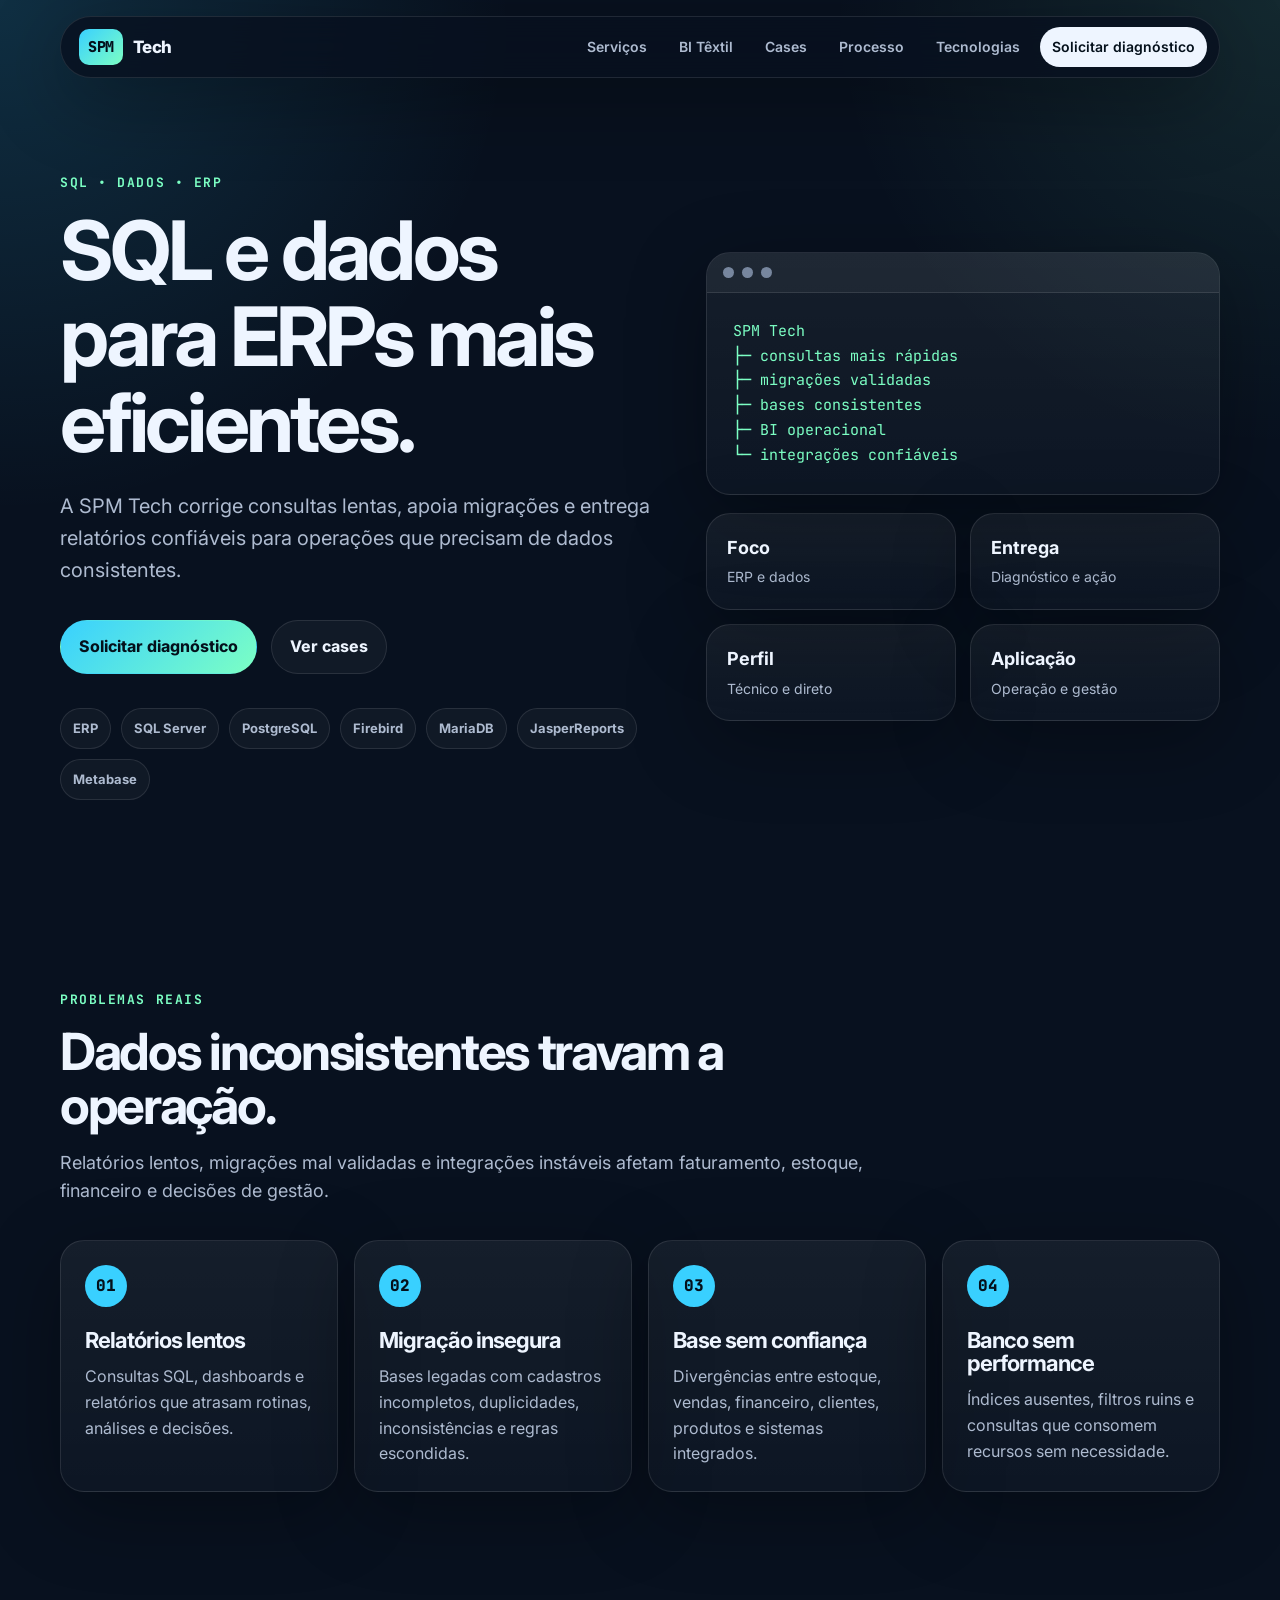
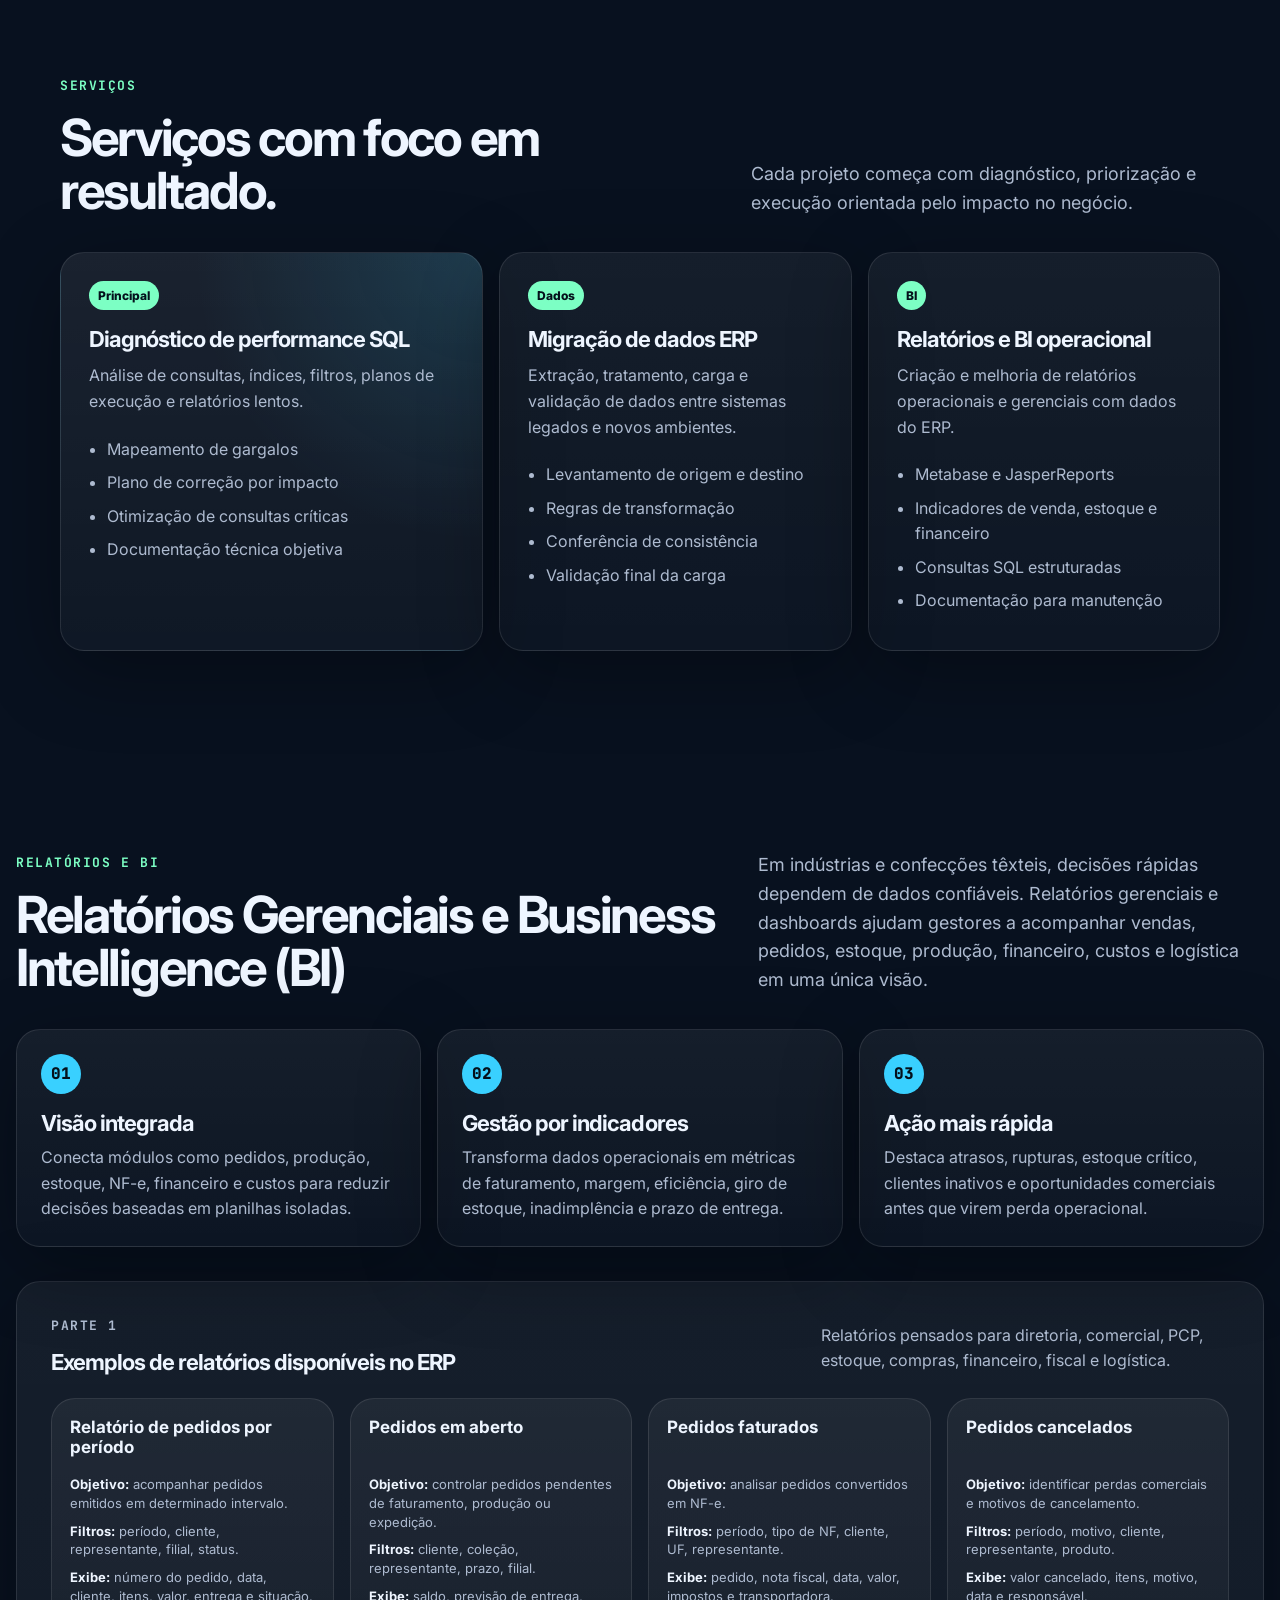
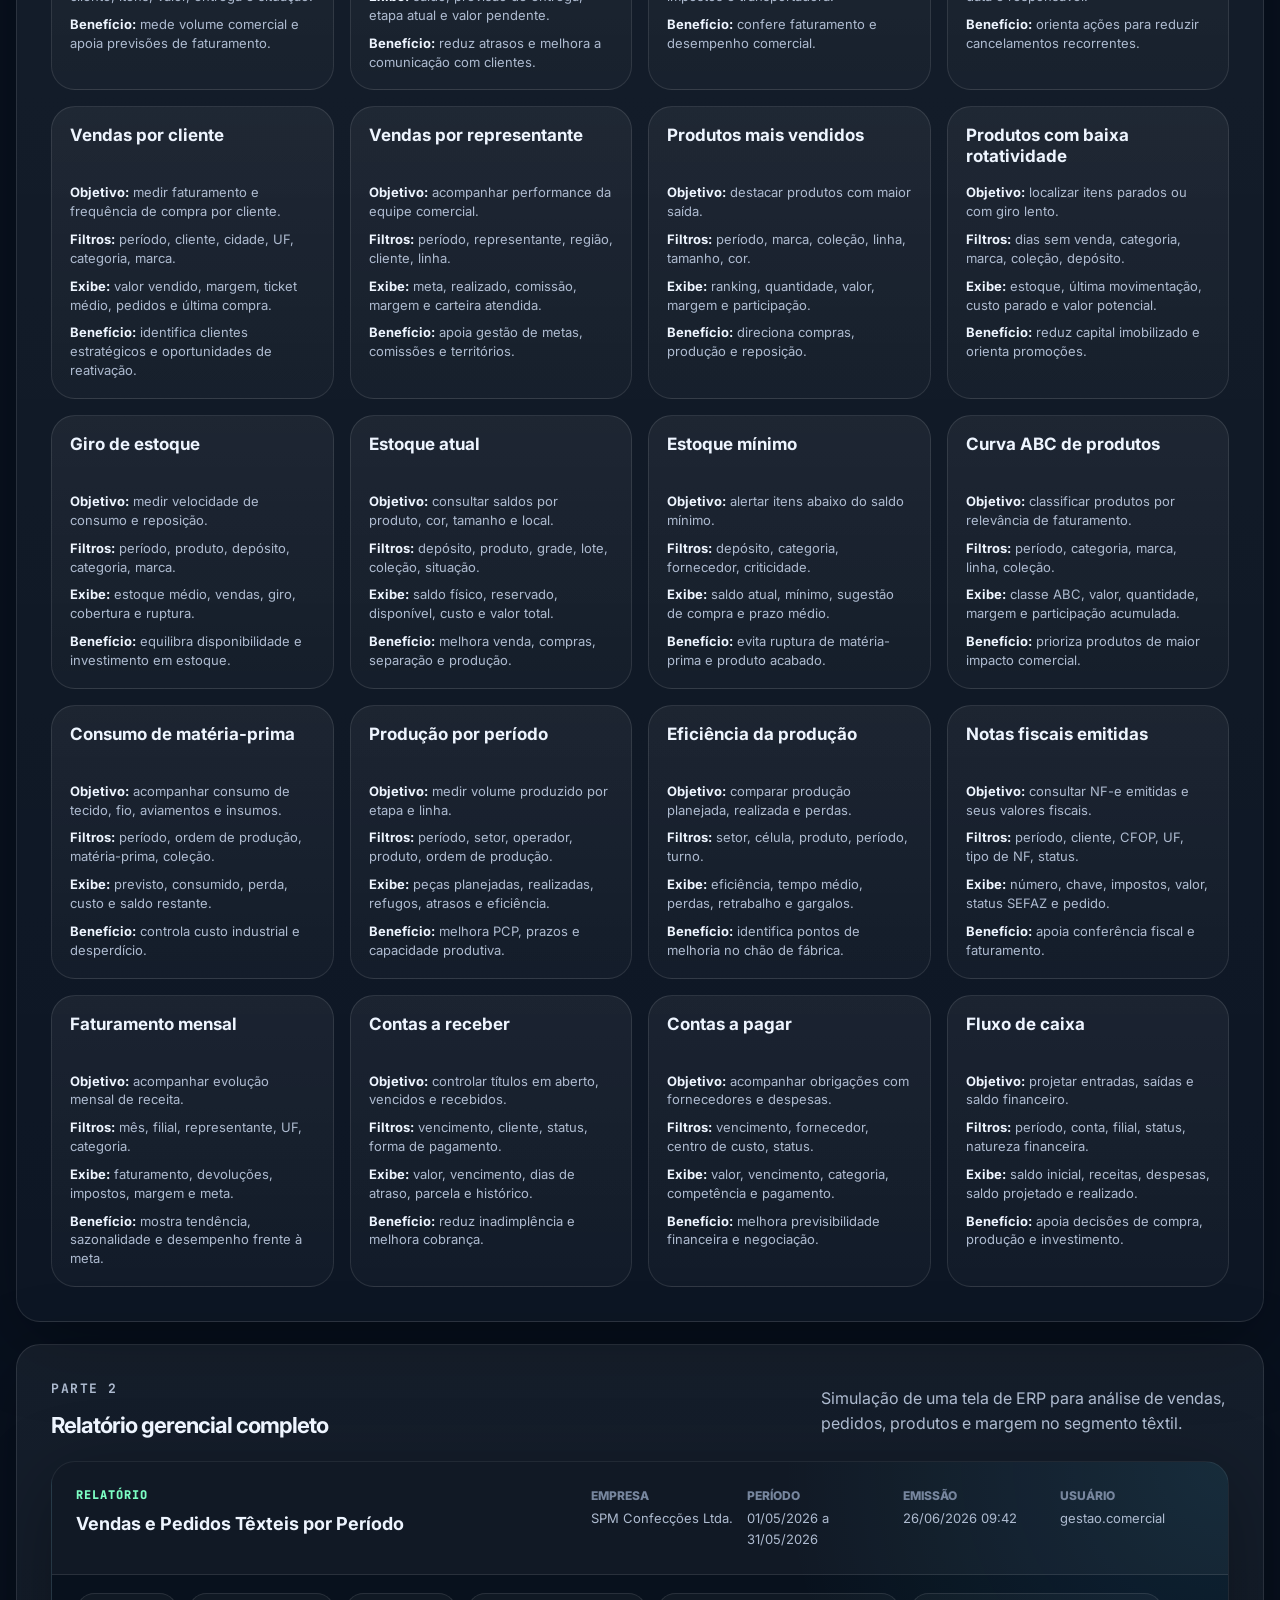
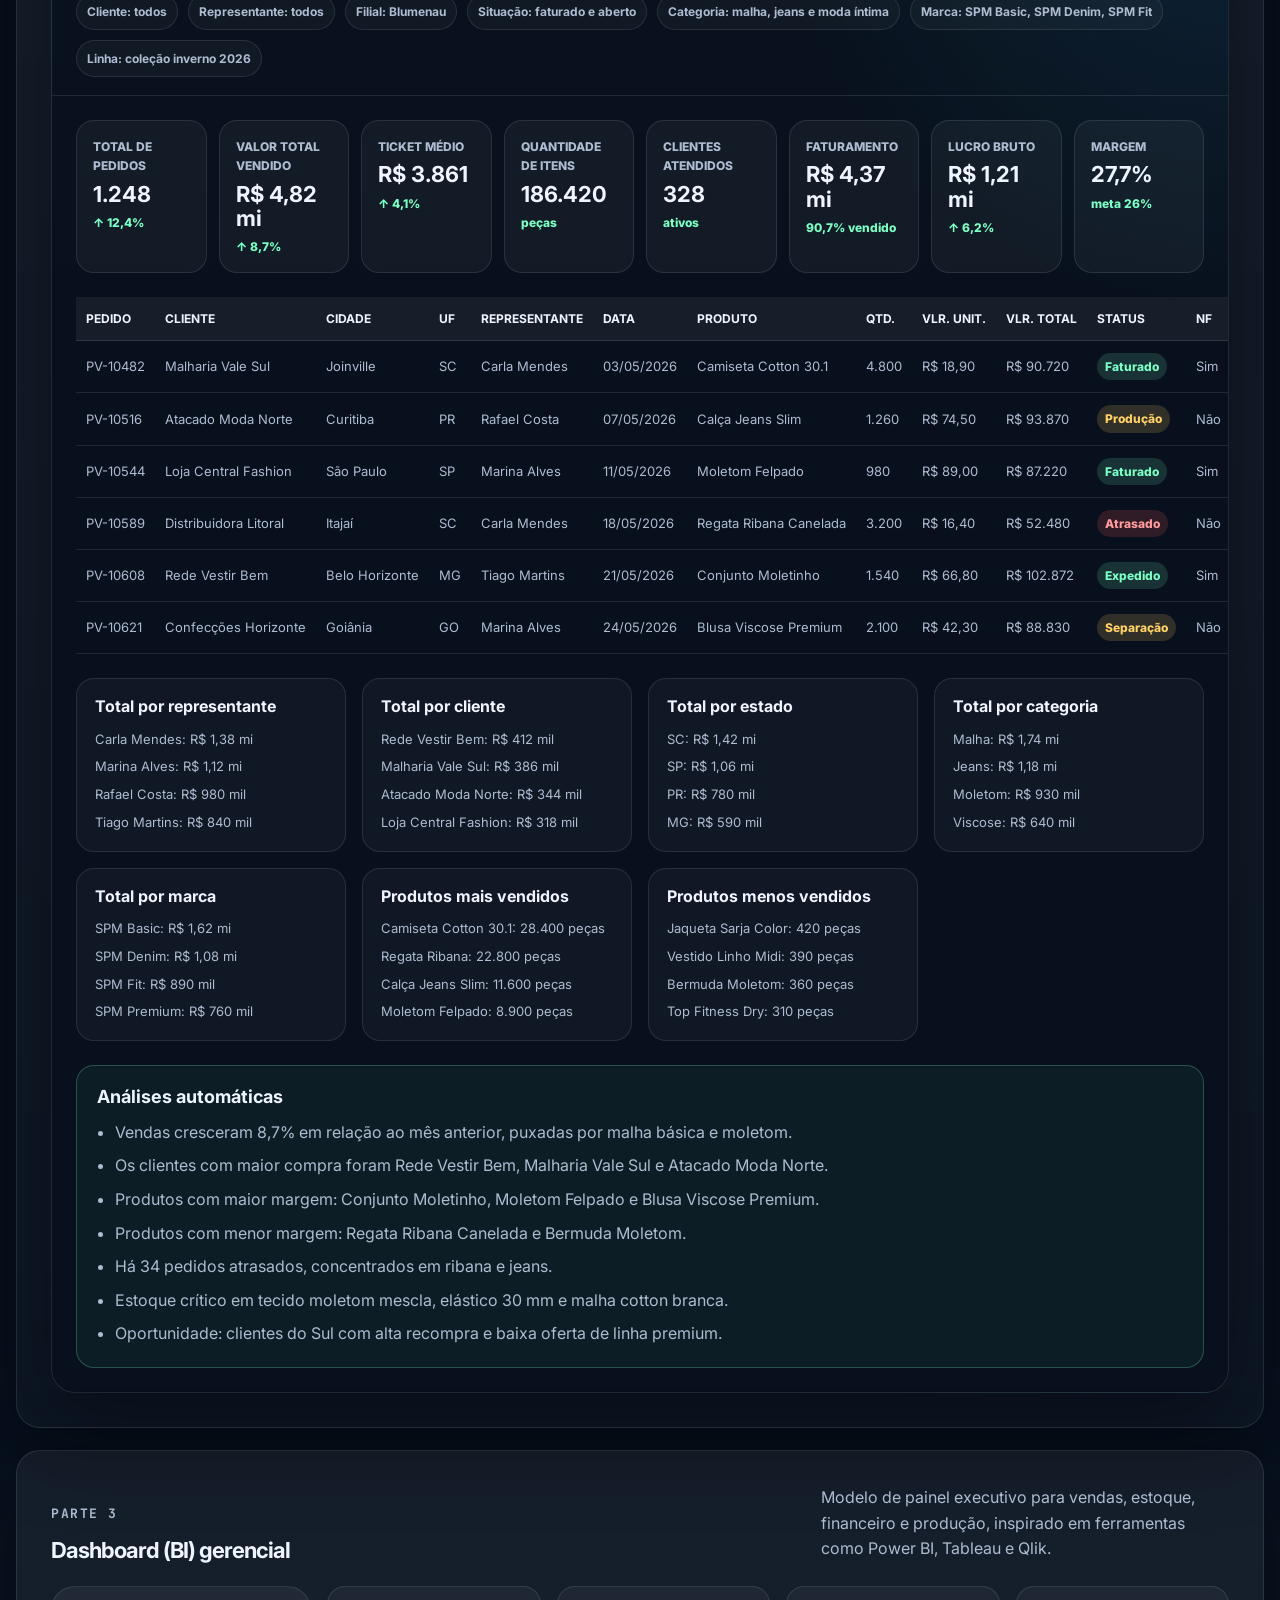
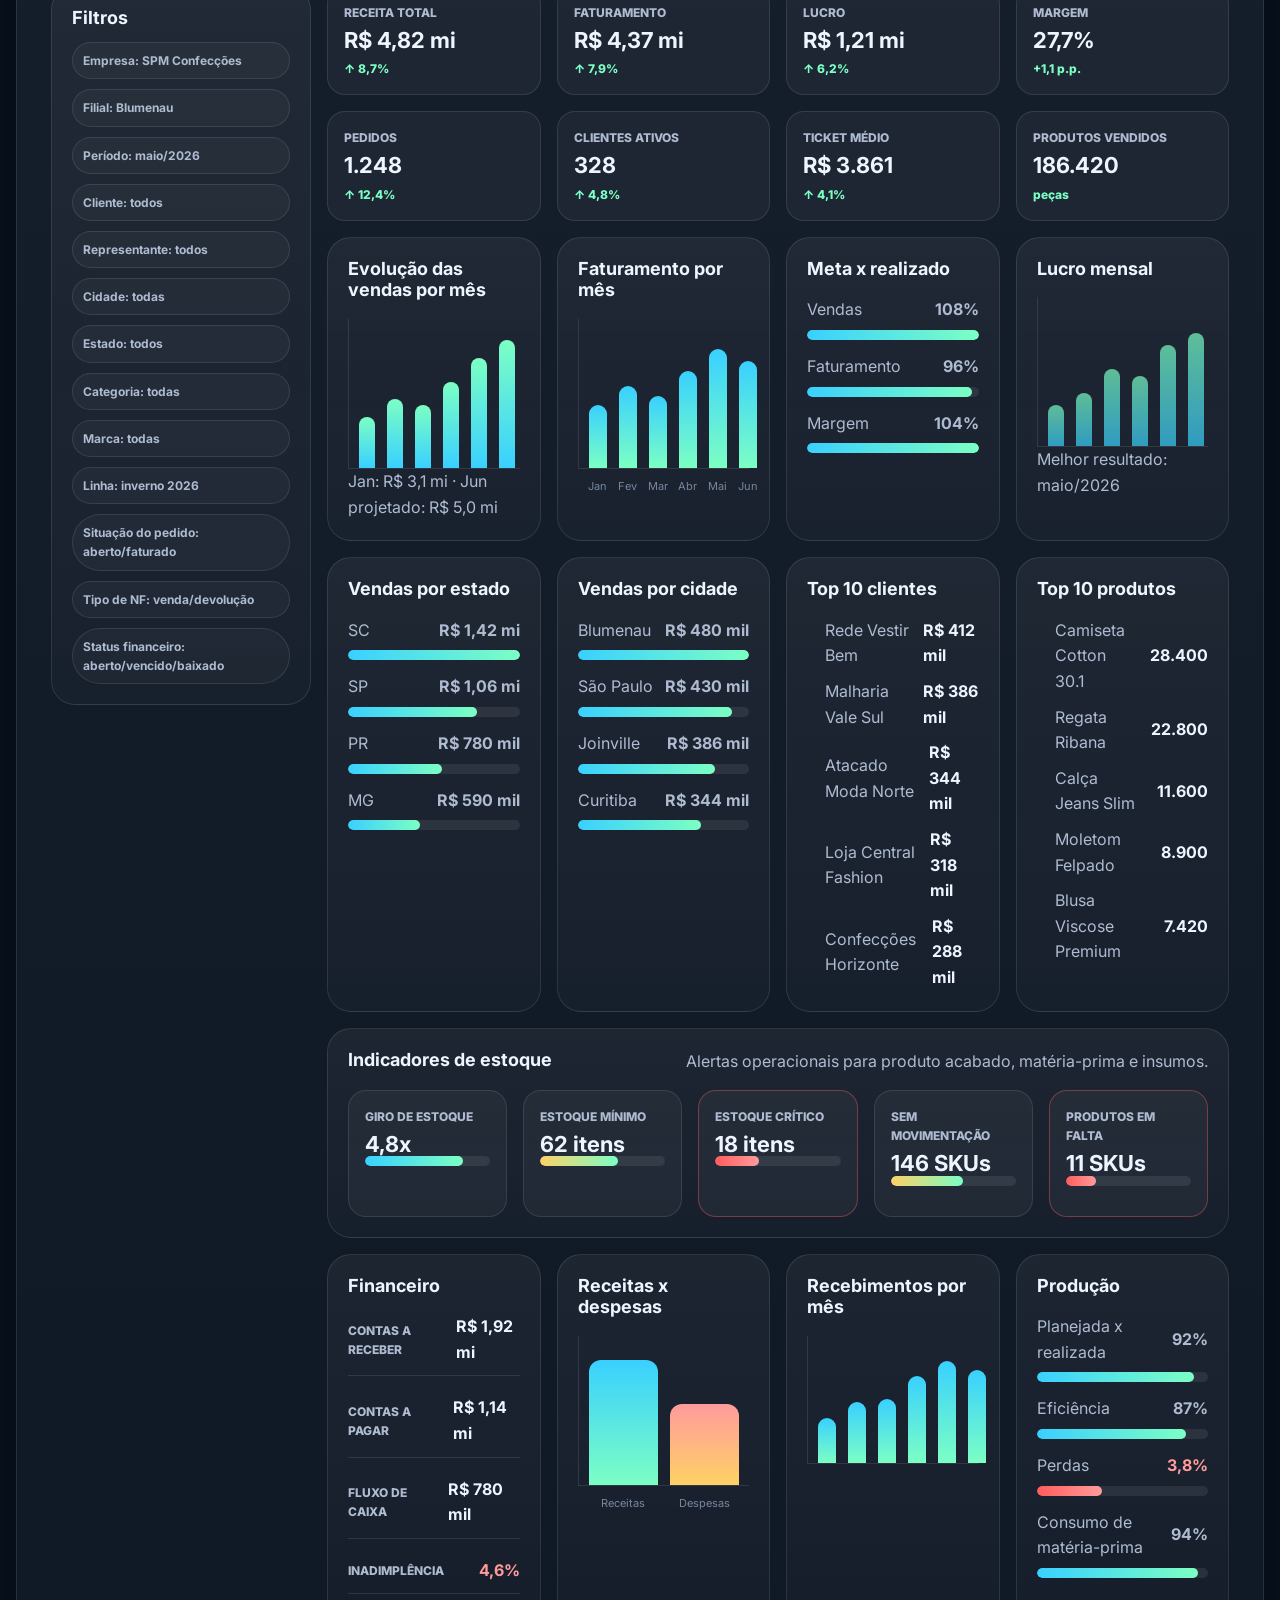
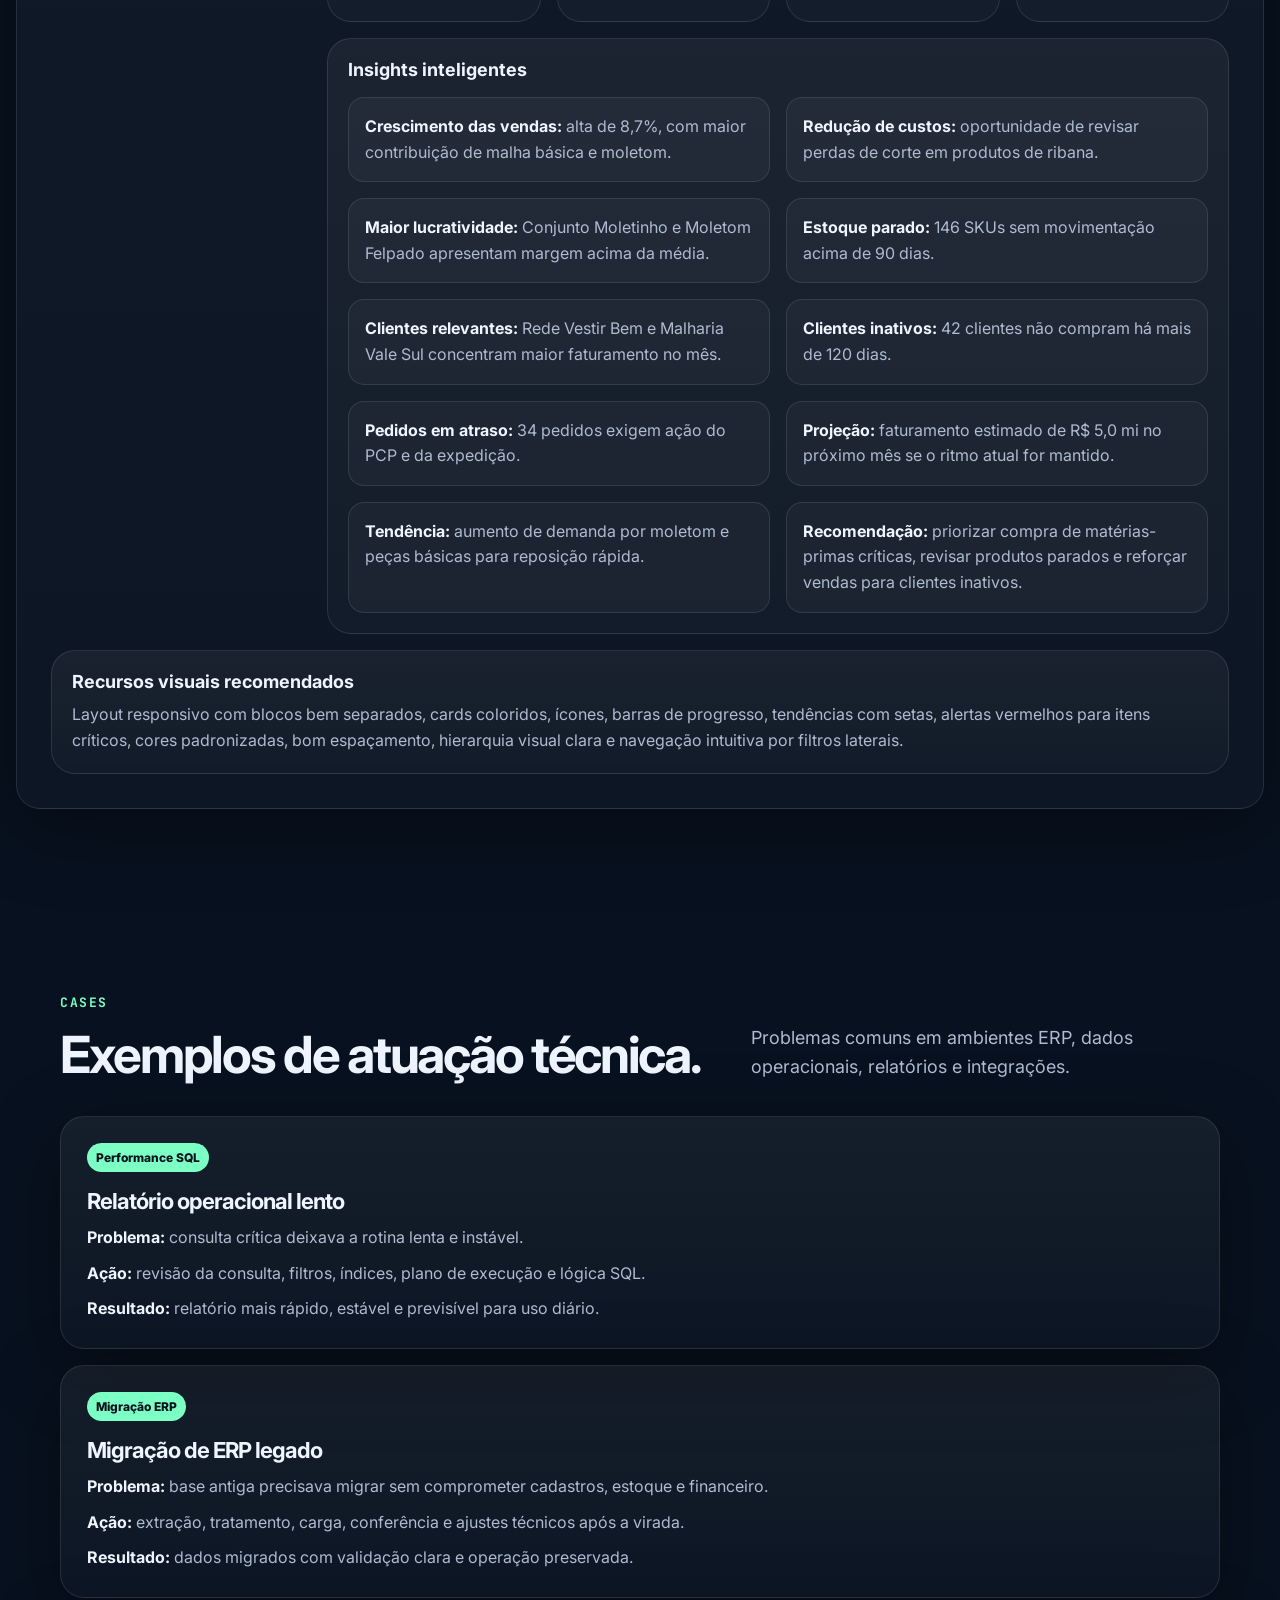
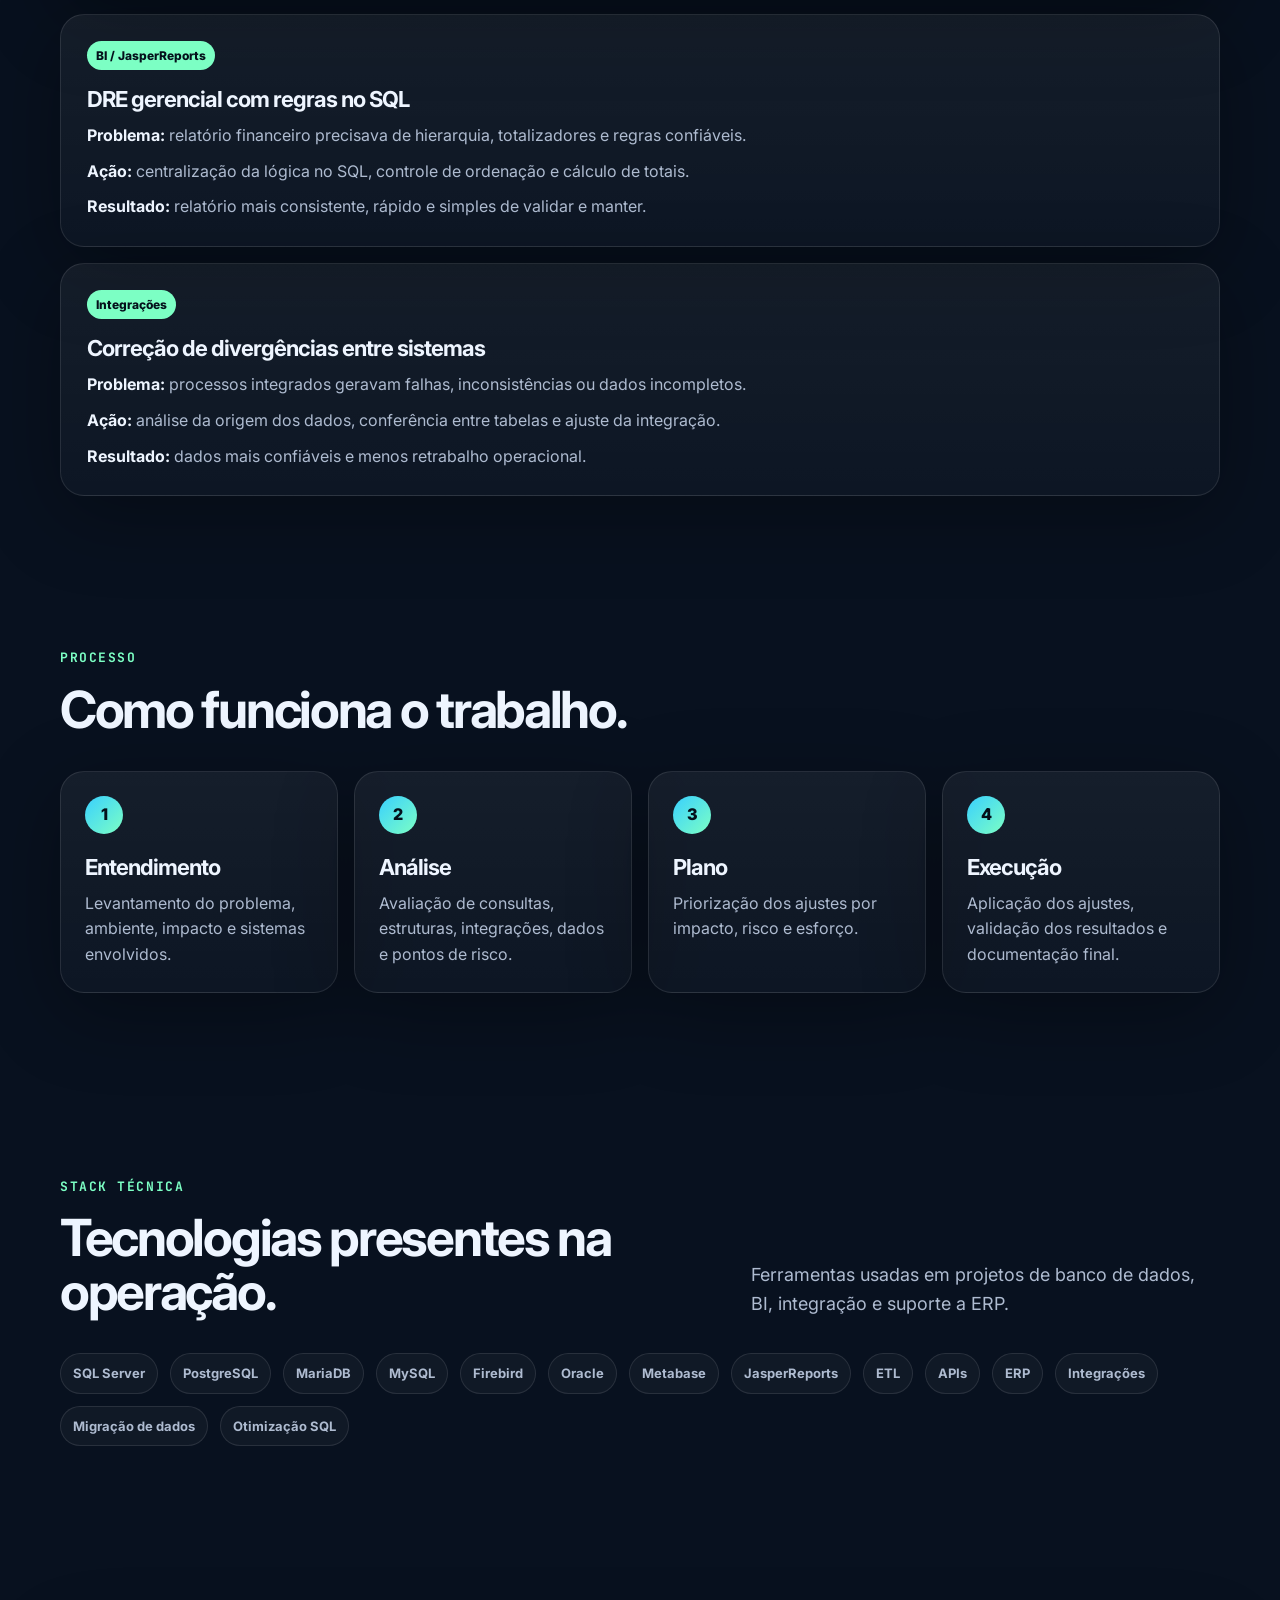
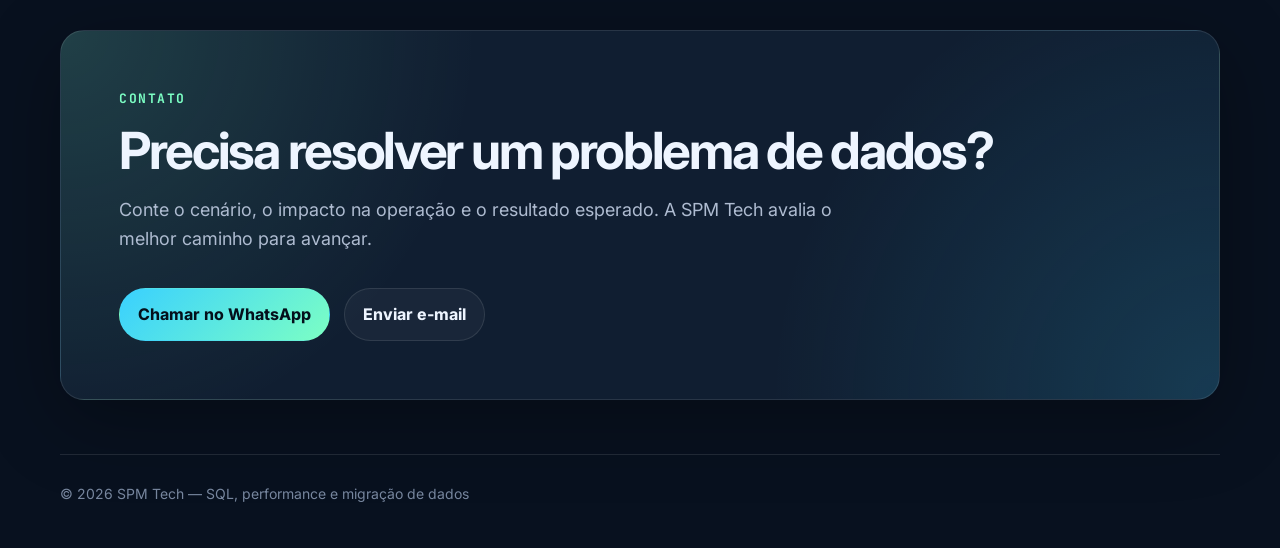
==== commit 3126ce7b: "Adiciona seção de BI têxtil" ====
--- a/index.html
+++ b/index.html
@@ -30,6 +30,7 @@
 
     <nav class="nav" id="nav" aria-label="Navegação principal">
       <a href="#servicos">Serviços</a>
+      <a href="#bi-textil">BI Têxtil</a>
       <a href="#cases">Cases</a>
       <a href="#processo">Processo</a>
       <a href="#tecnologias">Tecnologias</a>
@@ -190,6 +191,653 @@
             <li>Documentação para manutenção</li>
           </ul>
         </article>
+      </div>
+    </section>
+
+    <section class="section bi-section" id="bi-textil">
+      <div class="section-header split">
+        <div>
+          <p class="eyebrow">Relatórios e BI</p>
+          <h2>Relatórios Gerenciais e Business Intelligence (BI)</h2>
+        </div>
+        <p>
+          Em indústrias e confecções têxteis, decisões rápidas dependem de dados confiáveis.
+          Relatórios gerenciais e dashboards ajudam gestores a acompanhar vendas, pedidos,
+          estoque, produção, financeiro, custos e logística em uma única visão.
+        </p>
+      </div>
+
+      <div class="bi-intro-grid">
+        <article>
+          <span>01</span>
+          <h3>Visão integrada</h3>
+          <p>Conecta módulos como pedidos, produção, estoque, NF-e, financeiro e custos para reduzir decisões baseadas em planilhas isoladas.</p>
+        </article>
+        <article>
+          <span>02</span>
+          <h3>Gestão por indicadores</h3>
+          <p>Transforma dados operacionais em métricas de faturamento, margem, eficiência, giro de estoque, inadimplência e prazo de entrega.</p>
+        </article>
+        <article>
+          <span>03</span>
+          <h3>Ação mais rápida</h3>
+          <p>Destaca atrasos, rupturas, estoque crítico, clientes inativos e oportunidades comerciais antes que virem perda operacional.</p>
+        </article>
+      </div>
+
+      <div class="bi-block">
+        <div class="bi-block-header">
+          <div>
+            <p class="eyebrow">Parte 1</p>
+            <h3>Exemplos de relatórios disponíveis no ERP</h3>
+          </div>
+          <p>Relatórios pensados para diretoria, comercial, PCP, estoque, compras, financeiro, fiscal e logística.</p>
+        </div>
+
+        <div class="report-catalog">
+          <article>
+            <h4>Relatório de pedidos por período</h4>
+            <p><strong>Objetivo:</strong> acompanhar pedidos emitidos em determinado intervalo.</p>
+            <p><strong>Filtros:</strong> período, cliente, representante, filial, status.</p>
+            <p><strong>Exibe:</strong> número do pedido, data, cliente, itens, valor, entrega e situação.</p>
+            <p><strong>Benefício:</strong> mede volume comercial e apoia previsões de faturamento.</p>
+          </article>
+          <article>
+            <h4>Pedidos em aberto</h4>
+            <p><strong>Objetivo:</strong> controlar pedidos pendentes de faturamento, produção ou expedição.</p>
+            <p><strong>Filtros:</strong> cliente, coleção, representante, prazo, filial.</p>
+            <p><strong>Exibe:</strong> saldo, previsão de entrega, etapa atual e valor pendente.</p>
+            <p><strong>Benefício:</strong> reduz atrasos e melhora a comunicação com clientes.</p>
+          </article>
+          <article>
+            <h4>Pedidos faturados</h4>
+            <p><strong>Objetivo:</strong> analisar pedidos convertidos em NF-e.</p>
+            <p><strong>Filtros:</strong> período, tipo de NF, cliente, UF, representante.</p>
+            <p><strong>Exibe:</strong> pedido, nota fiscal, data, valor, impostos e transportadora.</p>
+            <p><strong>Benefício:</strong> confere faturamento e desempenho comercial.</p>
+          </article>
+          <article>
+            <h4>Pedidos cancelados</h4>
+            <p><strong>Objetivo:</strong> identificar perdas comerciais e motivos de cancelamento.</p>
+            <p><strong>Filtros:</strong> período, motivo, cliente, representante, produto.</p>
+            <p><strong>Exibe:</strong> valor cancelado, itens, motivo, data e responsável.</p>
+            <p><strong>Benefício:</strong> orienta ações para reduzir cancelamentos recorrentes.</p>
+          </article>
+          <article>
+            <h4>Vendas por cliente</h4>
+            <p><strong>Objetivo:</strong> medir faturamento e frequência de compra por cliente.</p>
+            <p><strong>Filtros:</strong> período, cliente, cidade, UF, categoria, marca.</p>
+            <p><strong>Exibe:</strong> valor vendido, margem, ticket médio, pedidos e última compra.</p>
+            <p><strong>Benefício:</strong> identifica clientes estratégicos e oportunidades de reativação.</p>
+          </article>
+          <article>
+            <h4>Vendas por representante</h4>
+            <p><strong>Objetivo:</strong> acompanhar performance da equipe comercial.</p>
+            <p><strong>Filtros:</strong> período, representante, região, cliente, linha.</p>
+            <p><strong>Exibe:</strong> meta, realizado, comissão, margem e carteira atendida.</p>
+            <p><strong>Benefício:</strong> apoia gestão de metas, comissões e territórios.</p>
+          </article>
+          <article>
+            <h4>Produtos mais vendidos</h4>
+            <p><strong>Objetivo:</strong> destacar produtos com maior saída.</p>
+            <p><strong>Filtros:</strong> período, marca, coleção, linha, tamanho, cor.</p>
+            <p><strong>Exibe:</strong> ranking, quantidade, valor, margem e participação.</p>
+            <p><strong>Benefício:</strong> direciona compras, produção e reposição.</p>
+          </article>
+          <article>
+            <h4>Produtos com baixa rotatividade</h4>
+            <p><strong>Objetivo:</strong> localizar itens parados ou com giro lento.</p>
+            <p><strong>Filtros:</strong> dias sem venda, categoria, marca, coleção, depósito.</p>
+            <p><strong>Exibe:</strong> estoque, última movimentação, custo parado e valor potencial.</p>
+            <p><strong>Benefício:</strong> reduz capital imobilizado e orienta promoções.</p>
+          </article>
+          <article>
+            <h4>Giro de estoque</h4>
+            <p><strong>Objetivo:</strong> medir velocidade de consumo e reposição.</p>
+            <p><strong>Filtros:</strong> período, produto, depósito, categoria, marca.</p>
+            <p><strong>Exibe:</strong> estoque médio, vendas, giro, cobertura e ruptura.</p>
+            <p><strong>Benefício:</strong> equilibra disponibilidade e investimento em estoque.</p>
+          </article>
+          <article>
+            <h4>Estoque atual</h4>
+            <p><strong>Objetivo:</strong> consultar saldos por produto, cor, tamanho e local.</p>
+            <p><strong>Filtros:</strong> depósito, produto, grade, lote, coleção, situação.</p>
+            <p><strong>Exibe:</strong> saldo físico, reservado, disponível, custo e valor total.</p>
+            <p><strong>Benefício:</strong> melhora venda, compras, separação e produção.</p>
+          </article>
+          <article>
+            <h4>Estoque mínimo</h4>
+            <p><strong>Objetivo:</strong> alertar itens abaixo do saldo mínimo.</p>
+            <p><strong>Filtros:</strong> depósito, categoria, fornecedor, criticidade.</p>
+            <p><strong>Exibe:</strong> saldo atual, mínimo, sugestão de compra e prazo médio.</p>
+            <p><strong>Benefício:</strong> evita ruptura de matéria-prima e produto acabado.</p>
+          </article>
+          <article>
+            <h4>Curva ABC de produtos</h4>
+            <p><strong>Objetivo:</strong> classificar produtos por relevância de faturamento.</p>
+            <p><strong>Filtros:</strong> período, categoria, marca, linha, coleção.</p>
+            <p><strong>Exibe:</strong> classe ABC, valor, quantidade, margem e participação acumulada.</p>
+            <p><strong>Benefício:</strong> prioriza produtos de maior impacto comercial.</p>
+          </article>
+          <article>
+            <h4>Consumo de matéria-prima</h4>
+            <p><strong>Objetivo:</strong> acompanhar consumo de tecido, fio, aviamentos e insumos.</p>
+            <p><strong>Filtros:</strong> período, ordem de produção, matéria-prima, coleção.</p>
+            <p><strong>Exibe:</strong> previsto, consumido, perda, custo e saldo restante.</p>
+            <p><strong>Benefício:</strong> controla custo industrial e desperdício.</p>
+          </article>
+          <article>
+            <h4>Produção por período</h4>
+            <p><strong>Objetivo:</strong> medir volume produzido por etapa e linha.</p>
+            <p><strong>Filtros:</strong> período, setor, operador, produto, ordem de produção.</p>
+            <p><strong>Exibe:</strong> peças planejadas, realizadas, refugos, atrasos e eficiência.</p>
+            <p><strong>Benefício:</strong> melhora PCP, prazos e capacidade produtiva.</p>
+          </article>
+          <article>
+            <h4>Eficiência da produção</h4>
+            <p><strong>Objetivo:</strong> comparar produção planejada, realizada e perdas.</p>
+            <p><strong>Filtros:</strong> setor, célula, produto, período, turno.</p>
+            <p><strong>Exibe:</strong> eficiência, tempo médio, perdas, retrabalho e gargalos.</p>
+            <p><strong>Benefício:</strong> identifica pontos de melhoria no chão de fábrica.</p>
+          </article>
+          <article>
+            <h4>Notas fiscais emitidas</h4>
+            <p><strong>Objetivo:</strong> consultar NF-e emitidas e seus valores fiscais.</p>
+            <p><strong>Filtros:</strong> período, cliente, CFOP, UF, tipo de NF, status.</p>
+            <p><strong>Exibe:</strong> número, chave, impostos, valor, status SEFAZ e pedido.</p>
+            <p><strong>Benefício:</strong> apoia conferência fiscal e faturamento.</p>
+          </article>
+          <article>
+            <h4>Faturamento mensal</h4>
+            <p><strong>Objetivo:</strong> acompanhar evolução mensal de receita.</p>
+            <p><strong>Filtros:</strong> mês, filial, representante, UF, categoria.</p>
+            <p><strong>Exibe:</strong> faturamento, devoluções, impostos, margem e meta.</p>
+            <p><strong>Benefício:</strong> mostra tendência, sazonalidade e desempenho frente à meta.</p>
+          </article>
+          <article>
+            <h4>Contas a receber</h4>
+            <p><strong>Objetivo:</strong> controlar títulos em aberto, vencidos e recebidos.</p>
+            <p><strong>Filtros:</strong> vencimento, cliente, status, forma de pagamento.</p>
+            <p><strong>Exibe:</strong> valor, vencimento, dias de atraso, parcela e histórico.</p>
+            <p><strong>Benefício:</strong> reduz inadimplência e melhora cobrança.</p>
+          </article>
+          <article>
+            <h4>Contas a pagar</h4>
+            <p><strong>Objetivo:</strong> acompanhar obrigações com fornecedores e despesas.</p>
+            <p><strong>Filtros:</strong> vencimento, fornecedor, centro de custo, status.</p>
+            <p><strong>Exibe:</strong> valor, vencimento, categoria, competência e pagamento.</p>
+            <p><strong>Benefício:</strong> melhora previsibilidade financeira e negociação.</p>
+          </article>
+          <article>
+            <h4>Fluxo de caixa</h4>
+            <p><strong>Objetivo:</strong> projetar entradas, saídas e saldo financeiro.</p>
+            <p><strong>Filtros:</strong> período, conta, filial, status, natureza financeira.</p>
+            <p><strong>Exibe:</strong> saldo inicial, receitas, despesas, saldo projetado e realizado.</p>
+            <p><strong>Benefício:</strong> apoia decisões de compra, produção e investimento.</p>
+          </article>
+        </div>
+      </div>
+
+      <div class="bi-block management-report">
+        <div class="bi-block-header">
+          <div>
+            <p class="eyebrow">Parte 2</p>
+            <h3>Relatório gerencial completo</h3>
+          </div>
+          <p>Simulação de uma tela de ERP para análise de vendas, pedidos, produtos e margem no segmento têxtil.</p>
+        </div>
+
+        <div class="erp-report-shell">
+          <div class="report-toolbar">
+            <div>
+              <span class="report-kicker">Relatório</span>
+              <h4>Vendas e Pedidos Têxteis por Período</h4>
+            </div>
+            <dl>
+              <div><dt>Empresa</dt><dd>SPM Confecções Ltda.</dd></div>
+              <div><dt>Período</dt><dd>01/05/2026 a 31/05/2026</dd></div>
+              <div><dt>Emissão</dt><dd>26/06/2026 09:42</dd></div>
+              <div><dt>Usuário</dt><dd>gestao.comercial</dd></div>
+            </dl>
+          </div>
+
+          <div class="filter-chips" aria-label="Filtros do relatório">
+            <span>Cliente: todos</span>
+            <span>Representante: todos</span>
+            <span>Filial: Blumenau</span>
+            <span>Situação: faturado e aberto</span>
+            <span>Categoria: malha, jeans e moda íntima</span>
+            <span>Marca: SPM Basic, SPM Denim, SPM Fit</span>
+            <span>Linha: coleção inverno 2026</span>
+          </div>
+
+          <div class="kpi-row">
+            <article><span>Total de pedidos</span><strong>1.248</strong><small>↑ 12,4%</small></article>
+            <article><span>Valor total vendido</span><strong>R$ 4,82 mi</strong><small>↑ 8,7%</small></article>
+            <article><span>Ticket médio</span><strong>R$ 3.861</strong><small>↑ 4,1%</small></article>
+            <article><span>Quantidade de itens</span><strong>186.420</strong><small>peças</small></article>
+            <article><span>Clientes atendidos</span><strong>328</strong><small>ativos</small></article>
+            <article><span>Faturamento</span><strong>R$ 4,37 mi</strong><small>90,7% vendido</small></article>
+            <article><span>Lucro bruto</span><strong>R$ 1,21 mi</strong><small>↑ 6,2%</small></article>
+            <article><span>Margem</span><strong>27,7%</strong><small>meta 26%</small></article>
+          </div>
+
+          <div class="table-wrap">
+            <table class="erp-table">
+              <thead>
+                <tr>
+                  <th>Pedido</th>
+                  <th>Cliente</th>
+                  <th>Cidade</th>
+                  <th>UF</th>
+                  <th>Representante</th>
+                  <th>Data</th>
+                  <th>Produto</th>
+                  <th>Qtd.</th>
+                  <th>Vlr. unit.</th>
+                  <th>Vlr. total</th>
+                  <th>Status</th>
+                  <th>NF</th>
+                  <th>Entrega</th>
+                  <th>Prazo</th>
+                  <th>Lucro</th>
+                </tr>
+              </thead>
+              <tbody>
+                <tr>
+                  <td>PV-10482</td>
+                  <td>Malharia Vale Sul</td>
+                  <td>Joinville</td>
+                  <td>SC</td>
+                  <td>Carla Mendes</td>
+                  <td>03/05/2026</td>
+                  <td>Camiseta Cotton 30.1</td>
+                  <td>4.800</td>
+                  <td>R$ 18,90</td>
+                  <td>R$ 90.720</td>
+                  <td><span class="status ok">Faturado</span></td>
+                  <td>Sim</td>
+                  <td>16/05/2026</td>
+                  <td>No prazo</td>
+                  <td>R$ 25.810</td>
+                </tr>
+                <tr>
+                  <td>PV-10516</td>
+                  <td>Atacado Moda Norte</td>
+                  <td>Curitiba</td>
+                  <td>PR</td>
+                  <td>Rafael Costa</td>
+                  <td>07/05/2026</td>
+                  <td>Calça Jeans Slim</td>
+                  <td>1.260</td>
+                  <td>R$ 74,50</td>
+                  <td>R$ 93.870</td>
+                  <td><span class="status warning">Produção</span></td>
+                  <td>Não</td>
+                  <td>02/06/2026</td>
+                  <td>Atenção</td>
+                  <td>R$ 21.530</td>
+                </tr>
+                <tr>
+                  <td>PV-10544</td>
+                  <td>Loja Central Fashion</td>
+                  <td>São Paulo</td>
+                  <td>SP</td>
+                  <td>Marina Alves</td>
+                  <td>11/05/2026</td>
+                  <td>Moletom Felpado</td>
+                  <td>980</td>
+                  <td>R$ 89,00</td>
+                  <td>R$ 87.220</td>
+                  <td><span class="status ok">Faturado</span></td>
+                  <td>Sim</td>
+                  <td>24/05/2026</td>
+                  <td>No prazo</td>
+                  <td>R$ 24.422</td>
+                </tr>
+                <tr>
+                  <td>PV-10589</td>
+                  <td>Distribuidora Litoral</td>
+                  <td>Itajaí</td>
+                  <td>SC</td>
+                  <td>Carla Mendes</td>
+                  <td>18/05/2026</td>
+                  <td>Regata Ribana Canelada</td>
+                  <td>3.200</td>
+                  <td>R$ 16,40</td>
+                  <td>R$ 52.480</td>
+                  <td><span class="status risk">Atrasado</span></td>
+                  <td>Não</td>
+                  <td>28/05/2026</td>
+                  <td>+4 dias</td>
+                  <td>R$ 10.360</td>
+                </tr>
+                <tr>
+                  <td>PV-10608</td>
+                  <td>Rede Vestir Bem</td>
+                  <td>Belo Horizonte</td>
+                  <td>MG</td>
+                  <td>Tiago Martins</td>
+                  <td>21/05/2026</td>
+                  <td>Conjunto Moletinho</td>
+                  <td>1.540</td>
+                  <td>R$ 66,80</td>
+                  <td>R$ 102.872</td>
+                  <td><span class="status ok">Expedido</span></td>
+                  <td>Sim</td>
+                  <td>04/06/2026</td>
+                  <td>No prazo</td>
+                  <td>R$ 31.210</td>
+                </tr>
+                <tr>
+                  <td>PV-10621</td>
+                  <td>Confecções Horizonte</td>
+                  <td>Goiânia</td>
+                  <td>GO</td>
+                  <td>Marina Alves</td>
+                  <td>24/05/2026</td>
+                  <td>Blusa Viscose Premium</td>
+                  <td>2.100</td>
+                  <td>R$ 42,30</td>
+                  <td>R$ 88.830</td>
+                  <td><span class="status warning">Separação</span></td>
+                  <td>Não</td>
+                  <td>08/06/2026</td>
+                  <td>Atenção</td>
+                  <td>R$ 19.990</td>
+                </tr>
+              </tbody>
+            </table>
+          </div>
+
+          <div class="summary-grid">
+            <article>
+              <h4>Total por representante</h4>
+              <p>Carla Mendes: R$ 1,38 mi</p>
+              <p>Marina Alves: R$ 1,12 mi</p>
+              <p>Rafael Costa: R$ 980 mil</p>
+              <p>Tiago Martins: R$ 840 mil</p>
+            </article>
+            <article>
+              <h4>Total por cliente</h4>
+              <p>Rede Vestir Bem: R$ 412 mil</p>
+              <p>Malharia Vale Sul: R$ 386 mil</p>
+              <p>Atacado Moda Norte: R$ 344 mil</p>
+              <p>Loja Central Fashion: R$ 318 mil</p>
+            </article>
+            <article>
+              <h4>Total por estado</h4>
+              <p>SC: R$ 1,42 mi</p>
+              <p>SP: R$ 1,06 mi</p>
+              <p>PR: R$ 780 mil</p>
+              <p>MG: R$ 590 mil</p>
+            </article>
+            <article>
+              <h4>Total por categoria</h4>
+              <p>Malha: R$ 1,74 mi</p>
+              <p>Jeans: R$ 1,18 mi</p>
+              <p>Moletom: R$ 930 mil</p>
+              <p>Viscose: R$ 640 mil</p>
+            </article>
+            <article>
+              <h4>Total por marca</h4>
+              <p>SPM Basic: R$ 1,62 mi</p>
+              <p>SPM Denim: R$ 1,08 mi</p>
+              <p>SPM Fit: R$ 890 mil</p>
+              <p>SPM Premium: R$ 760 mil</p>
+            </article>
+            <article>
+              <h4>Produtos mais vendidos</h4>
+              <p>Camiseta Cotton 30.1: 28.400 peças</p>
+              <p>Regata Ribana: 22.800 peças</p>
+              <p>Calça Jeans Slim: 11.600 peças</p>
+              <p>Moletom Felpado: 8.900 peças</p>
+            </article>
+            <article>
+              <h4>Produtos menos vendidos</h4>
+              <p>Jaqueta Sarja Color: 420 peças</p>
+              <p>Vestido Linho Midi: 390 peças</p>
+              <p>Bermuda Moletom: 360 peças</p>
+              <p>Top Fitness Dry: 310 peças</p>
+            </article>
+          </div>
+
+          <div class="auto-analysis">
+            <h4>Análises automáticas</h4>
+            <ul>
+              <li>Vendas cresceram 8,7% em relação ao mês anterior, puxadas por malha básica e moletom.</li>
+              <li>Os clientes com maior compra foram Rede Vestir Bem, Malharia Vale Sul e Atacado Moda Norte.</li>
+              <li>Produtos com maior margem: Conjunto Moletinho, Moletom Felpado e Blusa Viscose Premium.</li>
+              <li>Produtos com menor margem: Regata Ribana Canelada e Bermuda Moletom.</li>
+              <li>Há 34 pedidos atrasados, concentrados em ribana e jeans.</li>
+              <li>Estoque crítico em tecido moletom mescla, elástico 30 mm e malha cotton branca.</li>
+              <li>Oportunidade: clientes do Sul com alta recompra e baixa oferta de linha premium.</li>
+            </ul>
+          </div>
+        </div>
+      </div>
+
+      <div class="bi-block dashboard-block">
+        <div class="bi-block-header">
+          <div>
+            <p class="eyebrow">Parte 3</p>
+            <h3>Dashboard (BI) gerencial</h3>
+          </div>
+          <p>Modelo de painel executivo para vendas, estoque, financeiro e produção, inspirado em ferramentas como Power BI, Tableau e Qlik.</p>
+        </div>
+
+        <div class="dashboard-shell">
+          <aside class="dashboard-filters" aria-label="Filtros do dashboard">
+            <h4>Filtros</h4>
+            <span>Empresa: SPM Confecções</span>
+            <span>Filial: Blumenau</span>
+            <span>Período: maio/2026</span>
+            <span>Cliente: todos</span>
+            <span>Representante: todos</span>
+            <span>Cidade: todas</span>
+            <span>Estado: todos</span>
+            <span>Categoria: todas</span>
+            <span>Marca: todas</span>
+            <span>Linha: inverno 2026</span>
+            <span>Situação do pedido: aberto/faturado</span>
+            <span>Tipo de NF: venda/devolução</span>
+            <span>Status financeiro: aberto/vencido/baixado</span>
+          </aside>
+
+          <div class="dashboard-content">
+            <div class="dashboard-kpis">
+              <article><span>Receita total</span><strong>R$ 4,82 mi</strong><small>↑ 8,7%</small></article>
+              <article><span>Faturamento</span><strong>R$ 4,37 mi</strong><small>↑ 7,9%</small></article>
+              <article><span>Lucro</span><strong>R$ 1,21 mi</strong><small>↑ 6,2%</small></article>
+              <article><span>Margem</span><strong>27,7%</strong><small>+1,1 p.p.</small></article>
+              <article><span>Pedidos</span><strong>1.248</strong><small>↑ 12,4%</small></article>
+              <article><span>Clientes ativos</span><strong>328</strong><small>↑ 4,8%</small></article>
+              <article><span>Ticket médio</span><strong>R$ 3.861</strong><small>↑ 4,1%</small></article>
+              <article><span>Produtos vendidos</span><strong>186.420</strong><small>peças</small></article>
+            </div>
+
+            <div class="chart-grid">
+              <article class="chart-card">
+                <h4>Evolução das vendas por mês</h4>
+                <div class="line-chart" aria-label="Linha crescente de vendas por mês">
+                  <span style="height: 34%"></span>
+                  <span style="height: 46%"></span>
+                  <span style="height: 42%"></span>
+                  <span style="height: 58%"></span>
+                  <span style="height: 74%"></span>
+                  <span style="height: 86%"></span>
+                </div>
+                <p>Jan: R$ 3,1 mi · Jun projetado: R$ 5,0 mi</p>
+              </article>
+              <article class="chart-card">
+                <h4>Faturamento por mês</h4>
+                <div class="bar-chart">
+                  <span style="height: 42%"><em>Jan</em></span>
+                  <span style="height: 55%"><em>Fev</em></span>
+                  <span style="height: 48%"><em>Mar</em></span>
+                  <span style="height: 65%"><em>Abr</em></span>
+                  <span style="height: 80%"><em>Mai</em></span>
+                  <span style="height: 72%"><em>Jun</em></span>
+                </div>
+              </article>
+              <article class="chart-card">
+                <h4>Meta x realizado</h4>
+                <div class="progress-list">
+                  <p><span>Vendas</span><strong>108%</strong></p><div><span style="width: 100%"></span></div>
+                  <p><span>Faturamento</span><strong>96%</strong></p><div><span style="width: 96%"></span></div>
+                  <p><span>Margem</span><strong>104%</strong></p><div><span style="width: 100%"></span></div>
+                </div>
+              </article>
+              <article class="chart-card">
+                <h4>Lucro mensal</h4>
+                <div class="area-chart">
+                  <span style="height: 28%"></span>
+                  <span style="height: 36%"></span>
+                  <span style="height: 52%"></span>
+                  <span style="height: 47%"></span>
+                  <span style="height: 68%"></span>
+                  <span style="height: 76%"></span>
+                </div>
+                <p>Melhor resultado: maio/2026</p>
+              </article>
+            </div>
+
+            <div class="chart-grid four">
+              <article class="chart-card">
+                <h4>Vendas por estado</h4>
+                <div class="horizontal-bars">
+                  <p><span>SC</span><strong>R$ 1,42 mi</strong></p><div><span style="width: 100%"></span></div>
+                  <p><span>SP</span><strong>R$ 1,06 mi</strong></p><div><span style="width: 75%"></span></div>
+                  <p><span>PR</span><strong>R$ 780 mil</strong></p><div><span style="width: 55%"></span></div>
+                  <p><span>MG</span><strong>R$ 590 mil</strong></p><div><span style="width: 42%"></span></div>
+                </div>
+              </article>
+              <article class="chart-card">
+                <h4>Vendas por cidade</h4>
+                <div class="horizontal-bars">
+                  <p><span>Blumenau</span><strong>R$ 480 mil</strong></p><div><span style="width: 100%"></span></div>
+                  <p><span>São Paulo</span><strong>R$ 430 mil</strong></p><div><span style="width: 90%"></span></div>
+                  <p><span>Joinville</span><strong>R$ 386 mil</strong></p><div><span style="width: 80%"></span></div>
+                  <p><span>Curitiba</span><strong>R$ 344 mil</strong></p><div><span style="width: 72%"></span></div>
+                </div>
+              </article>
+              <article class="chart-card">
+                <h4>Top 10 clientes</h4>
+                <ol class="rank-list">
+                  <li><span>Rede Vestir Bem</span><strong>R$ 412 mil</strong></li>
+                  <li><span>Malharia Vale Sul</span><strong>R$ 386 mil</strong></li>
+                  <li><span>Atacado Moda Norte</span><strong>R$ 344 mil</strong></li>
+                  <li><span>Loja Central Fashion</span><strong>R$ 318 mil</strong></li>
+                  <li><span>Confecções Horizonte</span><strong>R$ 288 mil</strong></li>
+                </ol>
+              </article>
+              <article class="chart-card">
+                <h4>Top 10 produtos</h4>
+                <ol class="rank-list">
+                  <li><span>Camiseta Cotton 30.1</span><strong>28.400</strong></li>
+                  <li><span>Regata Ribana</span><strong>22.800</strong></li>
+                  <li><span>Calça Jeans Slim</span><strong>11.600</strong></li>
+                  <li><span>Moletom Felpado</span><strong>8.900</strong></li>
+                  <li><span>Blusa Viscose Premium</span><strong>7.420</strong></li>
+                </ol>
+              </article>
+            </div>
+
+            <div class="dashboard-band">
+              <div class="band-title">
+                <h4>Indicadores de estoque</h4>
+                <p>Alertas operacionais para produto acabado, matéria-prima e insumos.</p>
+              </div>
+              <div class="inventory-grid">
+                <article>
+                  <span>Giro de estoque</span>
+                  <strong>4,8x</strong>
+                  <div class="gauge"><span style="width: 78%"></span></div>
+                </article>
+                <article>
+                  <span>Estoque mínimo</span>
+                  <strong>62 itens</strong>
+                  <div class="gauge warning"><span style="width: 62%"></span></div>
+                </article>
+                <article class="critical">
+                  <span>Estoque crítico</span>
+                  <strong>18 itens</strong>
+                  <div class="gauge risk"><span style="width: 35%"></span></div>
+                </article>
+                <article>
+                  <span>Sem movimentação</span>
+                  <strong>146 SKUs</strong>
+                  <div class="gauge warning"><span style="width: 58%"></span></div>
+                </article>
+                <article class="critical">
+                  <span>Produtos em falta</span>
+                  <strong>11 SKUs</strong>
+                  <div class="gauge risk"><span style="width: 24%"></span></div>
+                </article>
+              </div>
+            </div>
+
+            <div class="chart-grid">
+              <article class="chart-card">
+                <h4>Financeiro</h4>
+                <div class="finance-grid">
+                  <p><span>Contas a receber</span><strong>R$ 1,92 mi</strong></p>
+                  <p><span>Contas a pagar</span><strong>R$ 1,14 mi</strong></p>
+                  <p><span>Fluxo de caixa</span><strong>R$ 780 mil</strong></p>
+                  <p><span>Inadimplência</span><strong class="risk-text">4,6%</strong></p>
+                </div>
+              </article>
+              <article class="chart-card">
+                <h4>Receitas x despesas</h4>
+                <div class="dual-bars">
+                  <span style="height: 84%"><em>Receitas</em></span>
+                  <span class="expense" style="height: 54%"><em>Despesas</em></span>
+                </div>
+              </article>
+              <article class="chart-card">
+                <h4>Recebimentos por mês</h4>
+                <div class="bar-chart compact">
+                  <span style="height: 35%"></span>
+                  <span style="height: 48%"></span>
+                  <span style="height: 50%"></span>
+                  <span style="height: 68%"></span>
+                  <span style="height: 80%"></span>
+                  <span style="height: 73%"></span>
+                </div>
+              </article>
+              <article class="chart-card">
+                <h4>Produção</h4>
+                <div class="progress-list">
+                  <p><span>Planejada x realizada</span><strong>92%</strong></p><div><span style="width: 92%"></span></div>
+                  <p><span>Eficiência</span><strong>87%</strong></p><div><span style="width: 87%"></span></div>
+                  <p><span>Perdas</span><strong class="risk-text">3,8%</strong></p><div><span class="risk-bar" style="width: 38%"></span></div>
+                  <p><span>Consumo de matéria-prima</span><strong>94%</strong></p><div><span style="width: 94%"></span></div>
+                </div>
+              </article>
+            </div>
+
+            <div class="insight-panel">
+              <h4>Insights inteligentes</h4>
+              <div class="insight-grid">
+                <p><strong>Crescimento das vendas:</strong> alta de 8,7%, com maior contribuição de malha básica e moletom.</p>
+                <p><strong>Redução de custos:</strong> oportunidade de revisar perdas de corte em produtos de ribana.</p>
+                <p><strong>Maior lucratividade:</strong> Conjunto Moletinho e Moletom Felpado apresentam margem acima da média.</p>
+                <p><strong>Estoque parado:</strong> 146 SKUs sem movimentação acima de 90 dias.</p>
+                <p><strong>Clientes relevantes:</strong> Rede Vestir Bem e Malharia Vale Sul concentram maior faturamento no mês.</p>
+                <p><strong>Clientes inativos:</strong> 42 clientes não compram há mais de 120 dias.</p>
+                <p><strong>Pedidos em atraso:</strong> 34 pedidos exigem ação do PCP e da expedição.</p>
+                <p><strong>Projeção:</strong> faturamento estimado de R$ 5,0 mi no próximo mês se o ritmo atual for mantido.</p>
+                <p><strong>Tendência:</strong> aumento de demanda por moletom e peças básicas para reposição rápida.</p>
+                <p><strong>Recomendação:</strong> priorizar compra de matérias-primas críticas, revisar produtos parados e reforçar vendas para clientes inativos.</p>
+              </div>
+            </div>
+          </div>
+        </div>
+
+        <div class="visual-guidelines">
+          <h4>Recursos visuais recomendados</h4>
+          <p>Layout responsivo com blocos bem separados, cards coloridos, ícones, barras de progresso, tendências com setas, alertas vermelhos para itens críticos, cores padronizadas, bom espaçamento, hierarquia visual clara e navegação intuitiva por filtros laterais.</p>
+        </div>
       </div>
     </section>
 
--- a/styles.css
+++ b/styles.css
@@ -425,6 +425,576 @@
   margin-top: 10px;
 }
 
+.bi-section {
+  width: min(1320px, calc(100% - 32px));
+}
+
+.bi-section h4 {
+  margin: 0;
+  color: var(--text);
+  font-size: 18px;
+  line-height: 1.2;
+}
+
+.bi-intro-grid,
+.report-catalog,
+.summary-grid,
+.dashboard-kpis,
+.chart-grid,
+.inventory-grid,
+.insight-grid {
+  display: grid;
+  gap: 16px;
+}
+
+.bi-intro-grid {
+  grid-template-columns: repeat(3, 1fr);
+  margin-bottom: 34px;
+}
+
+.bi-intro-grid article,
+.bi-block,
+.report-catalog article,
+.erp-report-shell,
+.chart-card,
+.dashboard-filters,
+.dashboard-band,
+.insight-panel,
+.visual-guidelines {
+  border: 1px solid var(--line);
+  background: linear-gradient(180deg, rgba(255,255,255,.055), rgba(255,255,255,.025));
+  border-radius: var(--radius);
+  box-shadow: var(--shadow);
+}
+
+.bi-intro-grid article {
+  padding: 24px;
+}
+
+.bi-intro-grid span {
+  display: inline-flex;
+  align-items: center;
+  justify-content: center;
+  width: 40px;
+  height: 40px;
+  margin-bottom: 18px;
+  border-radius: 999px;
+  background: var(--accent);
+  color: #04101b;
+  font-family: "JetBrains Mono", monospace;
+  font-weight: 800;
+}
+
+.bi-intro-grid h3 {
+  margin-bottom: 10px;
+}
+
+.bi-intro-grid p,
+.bi-block-header p,
+.report-catalog p,
+.report-toolbar dd,
+.filter-chips span,
+.erp-table,
+.summary-grid p,
+.auto-analysis li,
+.dashboard-filters span,
+.chart-card p,
+.rank-list,
+.visual-guidelines p,
+.insight-grid p,
+.dashboard-band p {
+  color: var(--muted);
+}
+
+.bi-block {
+  padding: clamp(24px, 4vw, 34px);
+  margin-top: 22px;
+}
+
+.bi-block-header {
+  display: grid;
+  grid-template-columns: 1fr minmax(260px, .55fr);
+  gap: 28px;
+  align-items: end;
+  margin-bottom: 24px;
+}
+
+.report-catalog {
+  grid-template-columns: repeat(4, minmax(0, 1fr));
+}
+
+.report-catalog article {
+  padding: 18px;
+  box-shadow: none;
+}
+
+.report-catalog h4 {
+  min-height: 44px;
+  margin-bottom: 14px;
+  font-size: 17px;
+}
+
+.report-catalog p {
+  font-size: 13px;
+  line-height: 1.45;
+}
+
+.report-catalog p + p {
+  margin-top: 9px;
+}
+
+.report-catalog strong,
+.case-card strong {
+  color: var(--text);
+}
+
+.erp-report-shell {
+  overflow: hidden;
+  background:
+    radial-gradient(circle at top right, rgba(57, 208, 255, .10), transparent 28rem),
+    rgba(7, 15, 28, .82);
+}
+
+.report-toolbar {
+  display: grid;
+  grid-template-columns: minmax(260px, .8fr) 1fr;
+  gap: 24px;
+  padding: 24px;
+  border-bottom: 1px solid var(--line);
+  background: rgba(255,255,255,.035);
+}
+
+.report-kicker {
+  color: var(--accent-2);
+  display: block;
+  font-family: "JetBrains Mono", monospace;
+  font-size: 12px;
+  font-weight: 800;
+  letter-spacing: .08em;
+  text-transform: uppercase;
+  margin-bottom: 8px;
+}
+
+.report-toolbar dl {
+  display: grid;
+  grid-template-columns: repeat(4, 1fr);
+  gap: 12px;
+  margin: 0;
+}
+
+.report-toolbar dt {
+  color: var(--muted-2);
+  font-size: 12px;
+  font-weight: 800;
+  text-transform: uppercase;
+}
+
+.report-toolbar dd {
+  margin: 3px 0 0;
+  font-size: 13px;
+}
+
+.filter-chips {
+  display: flex;
+  flex-wrap: wrap;
+  gap: 10px;
+  padding: 18px 24px;
+  border-bottom: 1px solid var(--line);
+}
+
+.filter-chips span,
+.dashboard-filters span {
+  border: 1px solid var(--line);
+  border-radius: 999px;
+  background: rgba(255,255,255,.035);
+  padding: 8px 10px;
+  font-size: 12px;
+  font-weight: 700;
+}
+
+.kpi-row {
+  display: grid;
+  grid-template-columns: repeat(8, minmax(130px, 1fr));
+  gap: 12px;
+  padding: 24px;
+}
+
+.kpi-row article,
+.dashboard-kpis article,
+.inventory-grid article {
+  border: 1px solid var(--line);
+  border-radius: 18px;
+  background: rgba(255,255,255,.045);
+  padding: 16px;
+}
+
+.kpi-row span,
+.dashboard-kpis span,
+.inventory-grid span,
+.finance-grid span {
+  display: block;
+  color: var(--muted);
+  font-size: 12px;
+  font-weight: 800;
+  text-transform: uppercase;
+}
+
+.kpi-row strong,
+.dashboard-kpis strong,
+.inventory-grid strong {
+  display: block;
+  margin-top: 6px;
+  color: var(--text);
+  font-size: 22px;
+  line-height: 1.1;
+}
+
+.kpi-row small,
+.dashboard-kpis small {
+  color: var(--accent-2);
+  display: block;
+  margin-top: 7px;
+  font-size: 12px;
+  font-weight: 800;
+}
+
+.table-wrap {
+  overflow-x: auto;
+  padding: 0 24px 24px;
+}
+
+.erp-table {
+  width: 100%;
+  min-width: 1320px;
+  border-collapse: collapse;
+  font-size: 13px;
+}
+
+.erp-table th,
+.erp-table td {
+  border-bottom: 1px solid var(--line);
+  padding: 12px 10px;
+  text-align: left;
+  white-space: nowrap;
+}
+
+.erp-table th {
+  color: var(--text);
+  background: rgba(255,255,255,.06);
+  font-size: 12px;
+  text-transform: uppercase;
+}
+
+.status {
+  border-radius: 999px;
+  display: inline-flex;
+  padding: 4px 8px;
+  font-size: 12px;
+  font-weight: 800;
+}
+
+.status.ok {
+  background: rgba(124, 255, 196, .14);
+  color: var(--accent-2);
+}
+
+.status.warning {
+  background: rgba(255, 209, 102, .16);
+  color: var(--warning);
+}
+
+.status.risk {
+  background: rgba(255, 92, 92, .16);
+  color: #ff9b9b;
+}
+
+.summary-grid {
+  grid-template-columns: repeat(4, 1fr);
+  padding: 0 24px 24px;
+}
+
+.summary-grid article {
+  border: 1px solid var(--line);
+  border-radius: 18px;
+  background: rgba(255,255,255,.035);
+  padding: 18px;
+}
+
+.summary-grid h4 {
+  margin-bottom: 12px;
+  font-size: 16px;
+}
+
+.summary-grid p {
+  font-size: 13px;
+}
+
+.summary-grid p + p {
+  margin-top: 7px;
+}
+
+.auto-analysis {
+  margin: 0 24px 24px;
+  border: 1px solid rgba(124,255,196,.24);
+  border-radius: 18px;
+  background: rgba(124,255,196,.055);
+  padding: 20px;
+}
+
+.auto-analysis h4 {
+  margin-bottom: 12px;
+}
+
+.auto-analysis ul {
+  margin: 0;
+  padding-left: 18px;
+}
+
+.auto-analysis li + li {
+  margin-top: 8px;
+}
+
+.dashboard-shell {
+  display: grid;
+  grid-template-columns: 260px 1fr;
+  gap: 16px;
+}
+
+.dashboard-filters {
+  align-self: start;
+  display: grid;
+  gap: 10px;
+  padding: 20px;
+  box-shadow: none;
+  position: sticky;
+  top: 100px;
+}
+
+.dashboard-filters h4 {
+  margin-bottom: 4px;
+}
+
+.dashboard-content {
+  display: grid;
+  gap: 16px;
+}
+
+.dashboard-kpis {
+  grid-template-columns: repeat(4, 1fr);
+}
+
+.dashboard-kpis article {
+  box-shadow: none;
+}
+
+.chart-grid {
+  grid-template-columns: repeat(4, minmax(0, 1fr));
+}
+
+.chart-grid.four {
+  grid-template-columns: repeat(4, 1fr);
+}
+
+.chart-card {
+  box-shadow: none;
+  min-height: 260px;
+  padding: 20px;
+}
+
+.chart-card h4 {
+  margin-bottom: 18px;
+}
+
+.line-chart,
+.bar-chart,
+.area-chart,
+.dual-bars {
+  align-items: end;
+  border-bottom: 1px solid var(--line);
+  border-left: 1px solid var(--line);
+  display: flex;
+  gap: 12px;
+  height: 150px;
+  padding: 0 10px 0;
+}
+
+.line-chart span,
+.area-chart span {
+  background: linear-gradient(180deg, var(--accent-2), var(--accent));
+  border-radius: 999px 999px 0 0;
+  flex: 1;
+  min-width: 16px;
+}
+
+.area-chart span {
+  opacity: .7;
+}
+
+.bar-chart span,
+.dual-bars span {
+  align-items: flex-end;
+  background: linear-gradient(180deg, var(--accent), var(--accent-2));
+  border-radius: 12px 12px 0 0;
+  display: flex;
+  flex: 1;
+  justify-content: center;
+  min-width: 18px;
+  position: relative;
+}
+
+.bar-chart.compact {
+  height: 128px;
+}
+
+.bar-chart em,
+.dual-bars em {
+  bottom: -28px;
+  color: var(--muted-2);
+  font-size: 11px;
+  font-style: normal;
+  position: absolute;
+}
+
+.dual-bars {
+  justify-content: center;
+}
+
+.dual-bars span {
+  flex: 0 1 90px;
+}
+
+.dual-bars .expense {
+  background: linear-gradient(180deg, #ff9b9b, var(--warning));
+}
+
+.progress-list p,
+.horizontal-bars p,
+.finance-grid p,
+.rank-list li {
+  align-items: center;
+  display: flex;
+  justify-content: space-between;
+  gap: 12px;
+}
+
+.progress-list p,
+.horizontal-bars p,
+.finance-grid p {
+  margin-bottom: 7px;
+}
+
+.progress-list div,
+.horizontal-bars div,
+.gauge {
+  height: 10px;
+  border-radius: 999px;
+  background: rgba(255,255,255,.08);
+  overflow: hidden;
+  margin-bottom: 14px;
+}
+
+.progress-list div span,
+.horizontal-bars div span,
+.gauge span {
+  display: block;
+  height: 100%;
+  border-radius: inherit;
+  background: linear-gradient(90deg, var(--accent), var(--accent-2));
+}
+
+.progress-list .risk-bar,
+.gauge.risk span {
+  background: linear-gradient(90deg, #ff5c5c, #ff9b9b);
+}
+
+.gauge.warning span {
+  background: linear-gradient(90deg, var(--warning), var(--accent-2));
+}
+
+.rank-list {
+  display: grid;
+  gap: 10px;
+  margin: 0;
+  padding-left: 18px;
+}
+
+.dashboard-band {
+  padding: 20px;
+  box-shadow: none;
+}
+
+.band-title {
+  display: flex;
+  justify-content: space-between;
+  gap: 20px;
+  margin-bottom: 16px;
+}
+
+.inventory-grid {
+  grid-template-columns: repeat(5, 1fr);
+}
+
+.inventory-grid article {
+  box-shadow: none;
+}
+
+.inventory-grid .critical {
+  border-color: rgba(255, 92, 92, .38);
+}
+
+.finance-grid {
+  display: grid;
+  gap: 12px;
+}
+
+.finance-grid p {
+  border-bottom: 1px solid var(--line);
+  padding-bottom: 10px;
+}
+
+.finance-grid strong,
+.rank-list strong {
+  color: var(--text);
+}
+
+.risk-text {
+  color: #ff9b9b !important;
+}
+
+.insight-panel {
+  padding: 20px;
+  box-shadow: none;
+}
+
+.insight-panel h4 {
+  margin-bottom: 16px;
+}
+
+.insight-grid {
+  grid-template-columns: repeat(2, 1fr);
+}
+
+.insight-grid p {
+  border: 1px solid var(--line);
+  border-radius: 16px;
+  background: rgba(255,255,255,.035);
+  padding: 16px;
+}
+
+.insight-grid strong {
+  color: var(--text);
+}
+
+.visual-guidelines {
+  box-shadow: none;
+  margin-top: 16px;
+  padding: 20px;
+}
+
+.visual-guidelines h4 {
+  margin-bottom: 10px;
+}
+
 .process-section {
   padding-top: 60px;
 }
@@ -500,16 +1070,31 @@
   .hero,
   .section-header.split,
   .service-grid,
-  .timeline {
+  .timeline,
+  .bi-block-header,
+  .report-toolbar,
+  .dashboard-shell {
     grid-template-columns: 1fr;
   }
 
-  .problem-grid {
+  .problem-grid,
+  .bi-intro-grid,
+  .report-catalog,
+  .summary-grid,
+  .dashboard-kpis,
+  .chart-grid,
+  .chart-grid.four,
+  .inventory-grid,
+  .insight-grid {
     grid-template-columns: repeat(2, 1fr);
   }
 
   .hero {
     min-height: auto;
+  }
+
+  .dashboard-filters {
+    position: static;
   }
 }
 
@@ -558,8 +1143,44 @@
   }
 
   .problem-grid,
-  .metric-grid {
+  .metric-grid,
+  .bi-intro-grid,
+  .report-catalog,
+  .summary-grid,
+  .dashboard-kpis,
+  .chart-grid,
+  .chart-grid.four,
+  .inventory-grid,
+  .insight-grid,
+  .report-toolbar dl,
+  .kpi-row {
     grid-template-columns: 1fr;
+  }
+
+  .bi-section {
+    width: min(var(--max), calc(100% - 32px));
+  }
+
+  .bi-block {
+    padding: 20px;
+  }
+
+  .report-toolbar,
+  .filter-chips,
+  .kpi-row,
+  .table-wrap,
+  .summary-grid {
+    padding-left: 16px;
+    padding-right: 16px;
+  }
+
+  .auto-analysis {
+    margin-left: 16px;
+    margin-right: 16px;
+  }
+
+  .band-title {
+    display: block;
   }
 
   .footer {
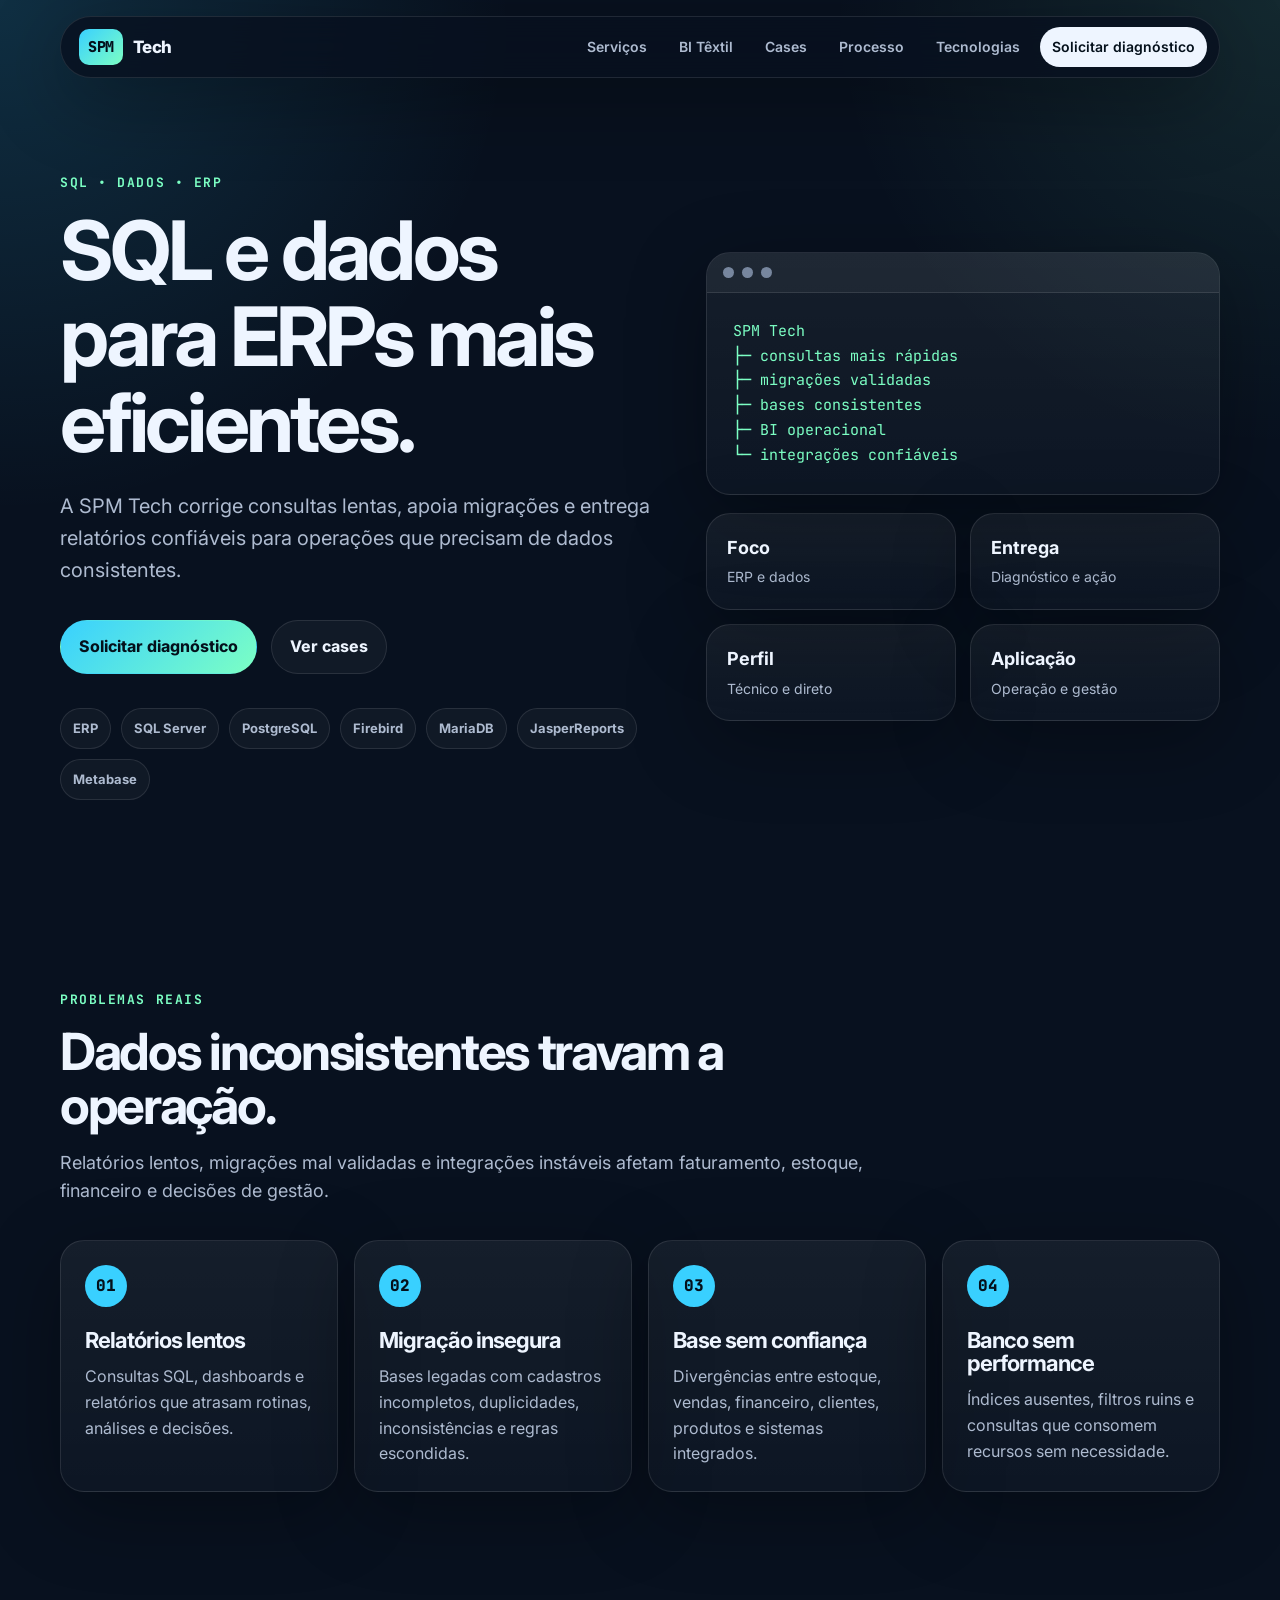
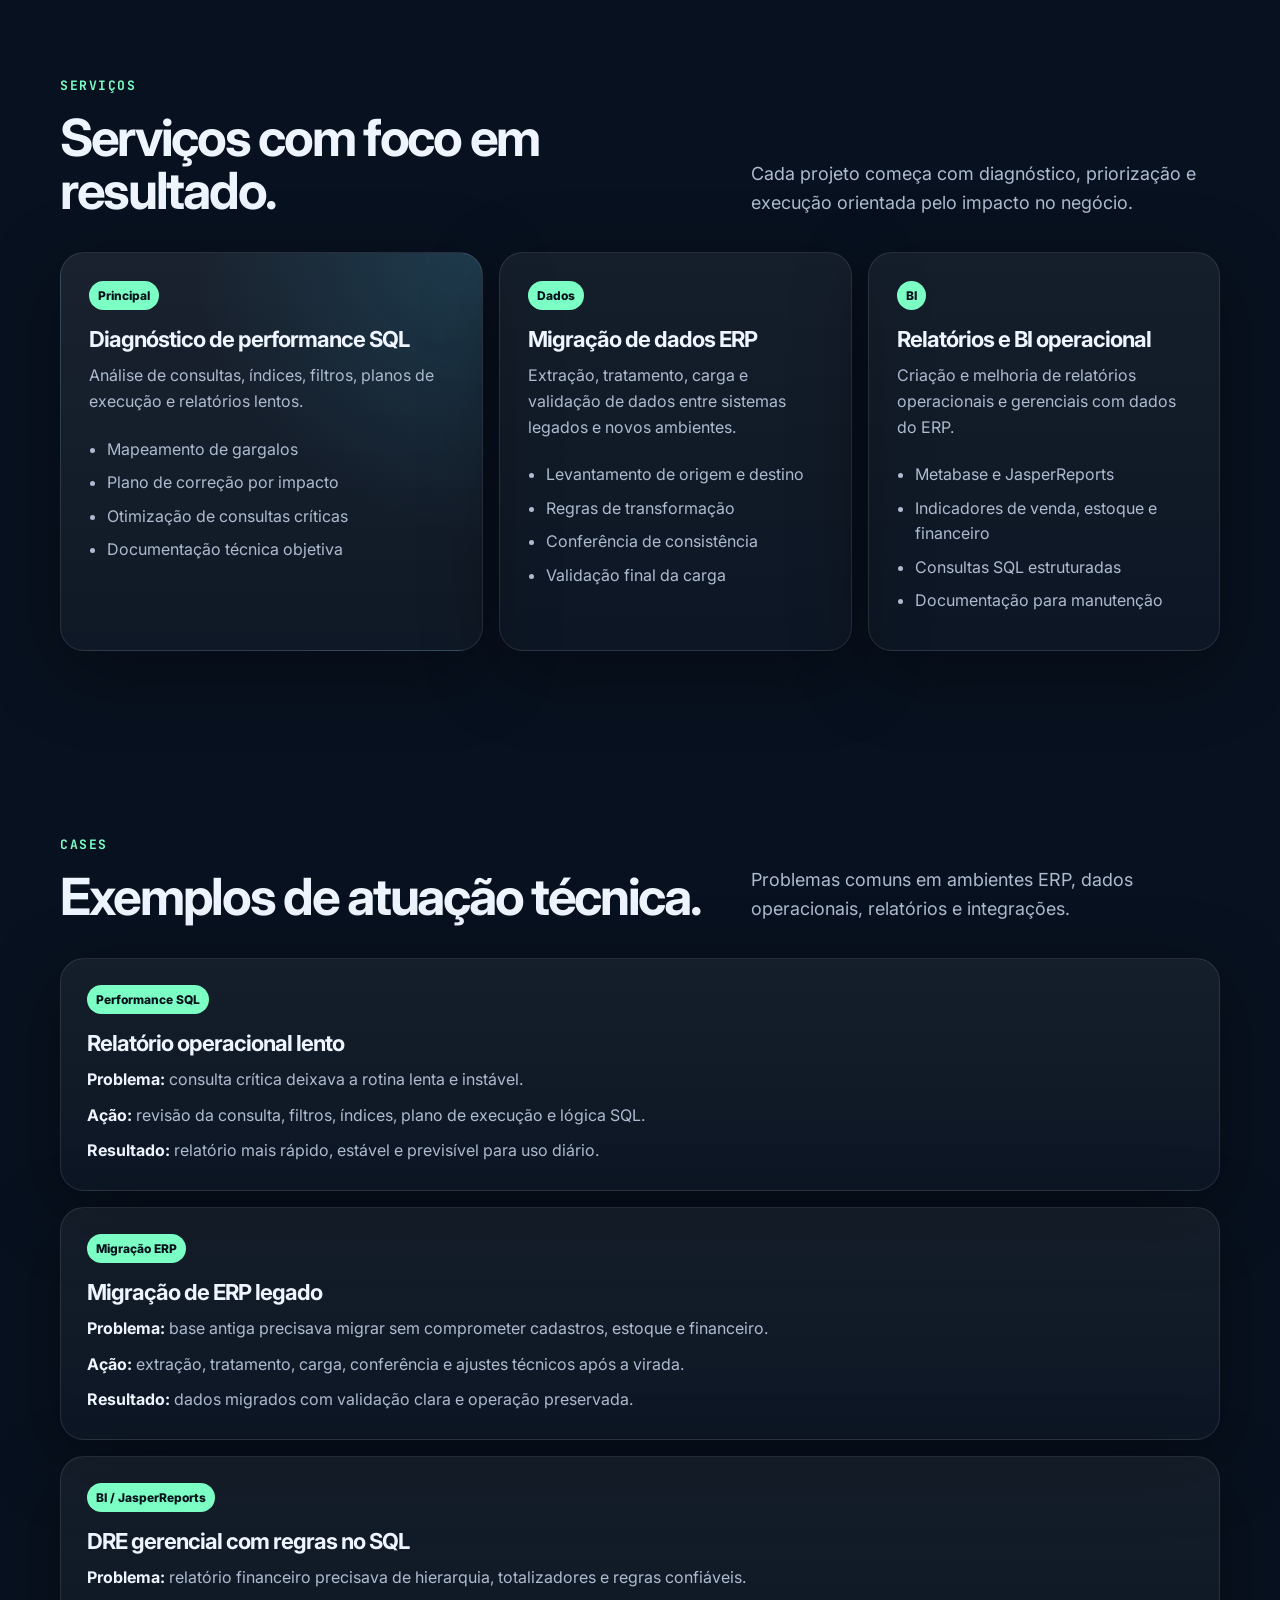
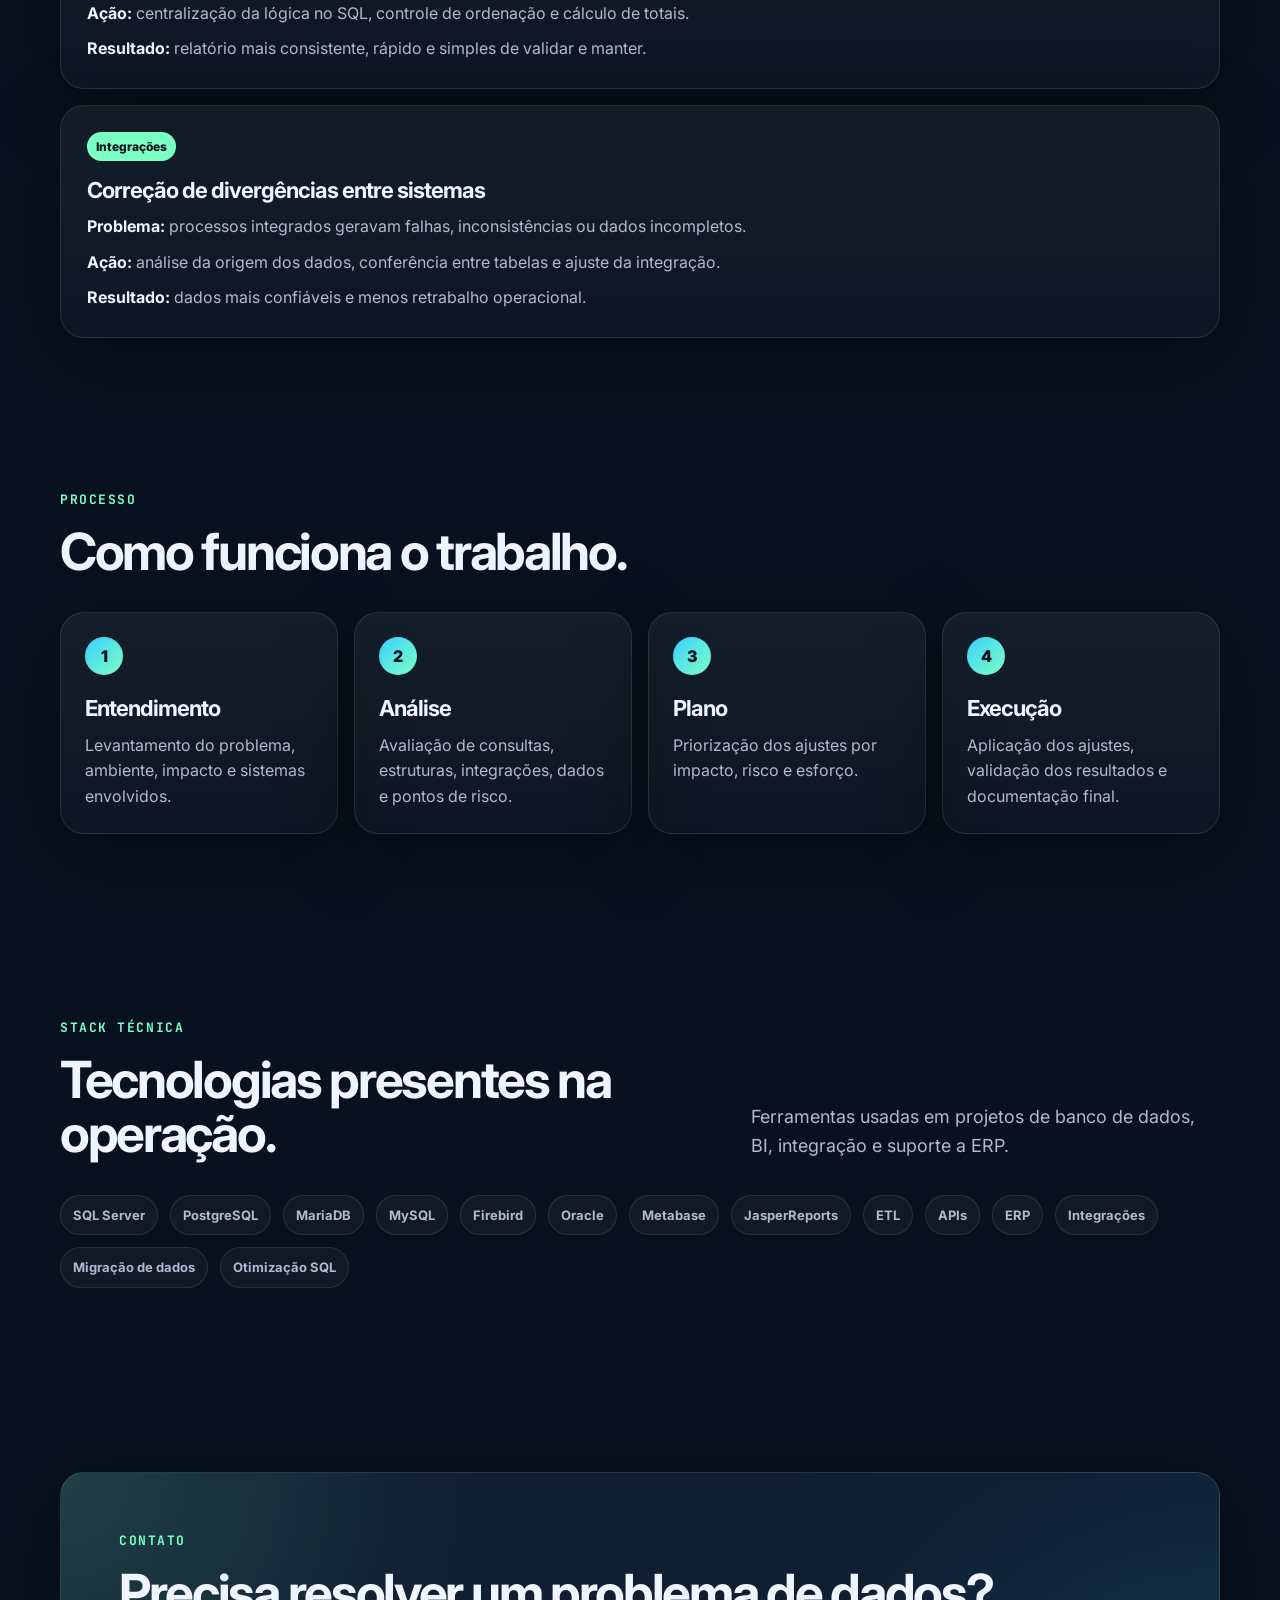
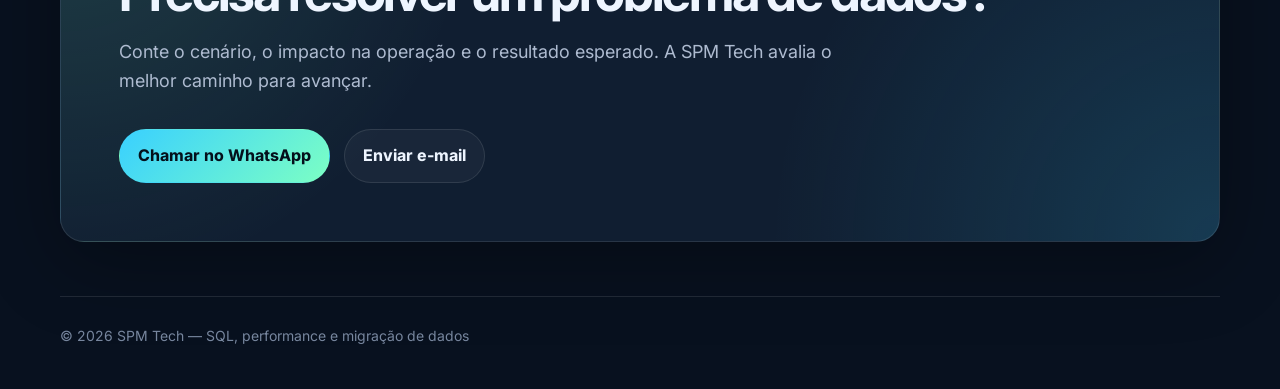
==== commit df620251: "Separa pagina de BI textil" ====
--- a/index.html
+++ b/index.html
@@ -30,7 +30,7 @@
 
     <nav class="nav" id="nav" aria-label="Navegação principal">
       <a href="#servicos">Serviços</a>
-      <a href="#bi-textil">BI Têxtil</a>
+      <a href="./bi-textil.html">BI Têxtil</a>
       <a href="#cases">Cases</a>
       <a href="#processo">Processo</a>
       <a href="#tecnologias">Tecnologias</a>
@@ -191,653 +191,6 @@
             <li>Documentação para manutenção</li>
           </ul>
         </article>
-      </div>
-    </section>
-
-    <section class="section bi-section" id="bi-textil">
-      <div class="section-header split">
-        <div>
-          <p class="eyebrow">Relatórios e BI</p>
-          <h2>Relatórios Gerenciais e Business Intelligence (BI)</h2>
-        </div>
-        <p>
-          Em indústrias e confecções têxteis, decisões rápidas dependem de dados confiáveis.
-          Relatórios gerenciais e dashboards ajudam gestores a acompanhar vendas, pedidos,
-          estoque, produção, financeiro, custos e logística em uma única visão.
-        </p>
-      </div>
-
-      <div class="bi-intro-grid">
-        <article>
-          <span>01</span>
-          <h3>Visão integrada</h3>
-          <p>Conecta módulos como pedidos, produção, estoque, NF-e, financeiro e custos para reduzir decisões baseadas em planilhas isoladas.</p>
-        </article>
-        <article>
-          <span>02</span>
-          <h3>Gestão por indicadores</h3>
-          <p>Transforma dados operacionais em métricas de faturamento, margem, eficiência, giro de estoque, inadimplência e prazo de entrega.</p>
-        </article>
-        <article>
-          <span>03</span>
-          <h3>Ação mais rápida</h3>
-          <p>Destaca atrasos, rupturas, estoque crítico, clientes inativos e oportunidades comerciais antes que virem perda operacional.</p>
-        </article>
-      </div>
-
-      <div class="bi-block">
-        <div class="bi-block-header">
-          <div>
-            <p class="eyebrow">Parte 1</p>
-            <h3>Exemplos de relatórios disponíveis no ERP</h3>
-          </div>
-          <p>Relatórios pensados para diretoria, comercial, PCP, estoque, compras, financeiro, fiscal e logística.</p>
-        </div>
-
-        <div class="report-catalog">
-          <article>
-            <h4>Relatório de pedidos por período</h4>
-            <p><strong>Objetivo:</strong> acompanhar pedidos emitidos em determinado intervalo.</p>
-            <p><strong>Filtros:</strong> período, cliente, representante, filial, status.</p>
-            <p><strong>Exibe:</strong> número do pedido, data, cliente, itens, valor, entrega e situação.</p>
-            <p><strong>Benefício:</strong> mede volume comercial e apoia previsões de faturamento.</p>
-          </article>
-          <article>
-            <h4>Pedidos em aberto</h4>
-            <p><strong>Objetivo:</strong> controlar pedidos pendentes de faturamento, produção ou expedição.</p>
-            <p><strong>Filtros:</strong> cliente, coleção, representante, prazo, filial.</p>
-            <p><strong>Exibe:</strong> saldo, previsão de entrega, etapa atual e valor pendente.</p>
-            <p><strong>Benefício:</strong> reduz atrasos e melhora a comunicação com clientes.</p>
-          </article>
-          <article>
-            <h4>Pedidos faturados</h4>
-            <p><strong>Objetivo:</strong> analisar pedidos convertidos em NF-e.</p>
-            <p><strong>Filtros:</strong> período, tipo de NF, cliente, UF, representante.</p>
-            <p><strong>Exibe:</strong> pedido, nota fiscal, data, valor, impostos e transportadora.</p>
-            <p><strong>Benefício:</strong> confere faturamento e desempenho comercial.</p>
-          </article>
-          <article>
-            <h4>Pedidos cancelados</h4>
-            <p><strong>Objetivo:</strong> identificar perdas comerciais e motivos de cancelamento.</p>
-            <p><strong>Filtros:</strong> período, motivo, cliente, representante, produto.</p>
-            <p><strong>Exibe:</strong> valor cancelado, itens, motivo, data e responsável.</p>
-            <p><strong>Benefício:</strong> orienta ações para reduzir cancelamentos recorrentes.</p>
-          </article>
-          <article>
-            <h4>Vendas por cliente</h4>
-            <p><strong>Objetivo:</strong> medir faturamento e frequência de compra por cliente.</p>
-            <p><strong>Filtros:</strong> período, cliente, cidade, UF, categoria, marca.</p>
-            <p><strong>Exibe:</strong> valor vendido, margem, ticket médio, pedidos e última compra.</p>
-            <p><strong>Benefício:</strong> identifica clientes estratégicos e oportunidades de reativação.</p>
-          </article>
-          <article>
-            <h4>Vendas por representante</h4>
-            <p><strong>Objetivo:</strong> acompanhar performance da equipe comercial.</p>
-            <p><strong>Filtros:</strong> período, representante, região, cliente, linha.</p>
-            <p><strong>Exibe:</strong> meta, realizado, comissão, margem e carteira atendida.</p>
-            <p><strong>Benefício:</strong> apoia gestão de metas, comissões e territórios.</p>
-          </article>
-          <article>
-            <h4>Produtos mais vendidos</h4>
-            <p><strong>Objetivo:</strong> destacar produtos com maior saída.</p>
-            <p><strong>Filtros:</strong> período, marca, coleção, linha, tamanho, cor.</p>
-            <p><strong>Exibe:</strong> ranking, quantidade, valor, margem e participação.</p>
-            <p><strong>Benefício:</strong> direciona compras, produção e reposição.</p>
-          </article>
-          <article>
-            <h4>Produtos com baixa rotatividade</h4>
-            <p><strong>Objetivo:</strong> localizar itens parados ou com giro lento.</p>
-            <p><strong>Filtros:</strong> dias sem venda, categoria, marca, coleção, depósito.</p>
-            <p><strong>Exibe:</strong> estoque, última movimentação, custo parado e valor potencial.</p>
-            <p><strong>Benefício:</strong> reduz capital imobilizado e orienta promoções.</p>
-          </article>
-          <article>
-            <h4>Giro de estoque</h4>
-            <p><strong>Objetivo:</strong> medir velocidade de consumo e reposição.</p>
-            <p><strong>Filtros:</strong> período, produto, depósito, categoria, marca.</p>
-            <p><strong>Exibe:</strong> estoque médio, vendas, giro, cobertura e ruptura.</p>
-            <p><strong>Benefício:</strong> equilibra disponibilidade e investimento em estoque.</p>
-          </article>
-          <article>
-            <h4>Estoque atual</h4>
-            <p><strong>Objetivo:</strong> consultar saldos por produto, cor, tamanho e local.</p>
-            <p><strong>Filtros:</strong> depósito, produto, grade, lote, coleção, situação.</p>
-            <p><strong>Exibe:</strong> saldo físico, reservado, disponível, custo e valor total.</p>
-            <p><strong>Benefício:</strong> melhora venda, compras, separação e produção.</p>
-          </article>
-          <article>
-            <h4>Estoque mínimo</h4>
-            <p><strong>Objetivo:</strong> alertar itens abaixo do saldo mínimo.</p>
-            <p><strong>Filtros:</strong> depósito, categoria, fornecedor, criticidade.</p>
-            <p><strong>Exibe:</strong> saldo atual, mínimo, sugestão de compra e prazo médio.</p>
-            <p><strong>Benefício:</strong> evita ruptura de matéria-prima e produto acabado.</p>
-          </article>
-          <article>
-            <h4>Curva ABC de produtos</h4>
-            <p><strong>Objetivo:</strong> classificar produtos por relevância de faturamento.</p>
-            <p><strong>Filtros:</strong> período, categoria, marca, linha, coleção.</p>
-            <p><strong>Exibe:</strong> classe ABC, valor, quantidade, margem e participação acumulada.</p>
-            <p><strong>Benefício:</strong> prioriza produtos de maior impacto comercial.</p>
-          </article>
-          <article>
-            <h4>Consumo de matéria-prima</h4>
-            <p><strong>Objetivo:</strong> acompanhar consumo de tecido, fio, aviamentos e insumos.</p>
-            <p><strong>Filtros:</strong> período, ordem de produção, matéria-prima, coleção.</p>
-            <p><strong>Exibe:</strong> previsto, consumido, perda, custo e saldo restante.</p>
-            <p><strong>Benefício:</strong> controla custo industrial e desperdício.</p>
-          </article>
-          <article>
-            <h4>Produção por período</h4>
-            <p><strong>Objetivo:</strong> medir volume produzido por etapa e linha.</p>
-            <p><strong>Filtros:</strong> período, setor, operador, produto, ordem de produção.</p>
-            <p><strong>Exibe:</strong> peças planejadas, realizadas, refugos, atrasos e eficiência.</p>
-            <p><strong>Benefício:</strong> melhora PCP, prazos e capacidade produtiva.</p>
-          </article>
-          <article>
-            <h4>Eficiência da produção</h4>
-            <p><strong>Objetivo:</strong> comparar produção planejada, realizada e perdas.</p>
-            <p><strong>Filtros:</strong> setor, célula, produto, período, turno.</p>
-            <p><strong>Exibe:</strong> eficiência, tempo médio, perdas, retrabalho e gargalos.</p>
-            <p><strong>Benefício:</strong> identifica pontos de melhoria no chão de fábrica.</p>
-          </article>
-          <article>
-            <h4>Notas fiscais emitidas</h4>
-            <p><strong>Objetivo:</strong> consultar NF-e emitidas e seus valores fiscais.</p>
-            <p><strong>Filtros:</strong> período, cliente, CFOP, UF, tipo de NF, status.</p>
-            <p><strong>Exibe:</strong> número, chave, impostos, valor, status SEFAZ e pedido.</p>
-            <p><strong>Benefício:</strong> apoia conferência fiscal e faturamento.</p>
-          </article>
-          <article>
-            <h4>Faturamento mensal</h4>
-            <p><strong>Objetivo:</strong> acompanhar evolução mensal de receita.</p>
-            <p><strong>Filtros:</strong> mês, filial, representante, UF, categoria.</p>
-            <p><strong>Exibe:</strong> faturamento, devoluções, impostos, margem e meta.</p>
-            <p><strong>Benefício:</strong> mostra tendência, sazonalidade e desempenho frente à meta.</p>
-          </article>
-          <article>
-            <h4>Contas a receber</h4>
-            <p><strong>Objetivo:</strong> controlar títulos em aberto, vencidos e recebidos.</p>
-            <p><strong>Filtros:</strong> vencimento, cliente, status, forma de pagamento.</p>
-            <p><strong>Exibe:</strong> valor, vencimento, dias de atraso, parcela e histórico.</p>
-            <p><strong>Benefício:</strong> reduz inadimplência e melhora cobrança.</p>
-          </article>
-          <article>
-            <h4>Contas a pagar</h4>
-            <p><strong>Objetivo:</strong> acompanhar obrigações com fornecedores e despesas.</p>
-            <p><strong>Filtros:</strong> vencimento, fornecedor, centro de custo, status.</p>
-            <p><strong>Exibe:</strong> valor, vencimento, categoria, competência e pagamento.</p>
-            <p><strong>Benefício:</strong> melhora previsibilidade financeira e negociação.</p>
-          </article>
-          <article>
-            <h4>Fluxo de caixa</h4>
-            <p><strong>Objetivo:</strong> projetar entradas, saídas e saldo financeiro.</p>
-            <p><strong>Filtros:</strong> período, conta, filial, status, natureza financeira.</p>
-            <p><strong>Exibe:</strong> saldo inicial, receitas, despesas, saldo projetado e realizado.</p>
-            <p><strong>Benefício:</strong> apoia decisões de compra, produção e investimento.</p>
-          </article>
-        </div>
-      </div>
-
-      <div class="bi-block management-report">
-        <div class="bi-block-header">
-          <div>
-            <p class="eyebrow">Parte 2</p>
-            <h3>Relatório gerencial completo</h3>
-          </div>
-          <p>Simulação de uma tela de ERP para análise de vendas, pedidos, produtos e margem no segmento têxtil.</p>
-        </div>
-
-        <div class="erp-report-shell">
-          <div class="report-toolbar">
-            <div>
-              <span class="report-kicker">Relatório</span>
-              <h4>Vendas e Pedidos Têxteis por Período</h4>
-            </div>
-            <dl>
-              <div><dt>Empresa</dt><dd>SPM Confecções Ltda.</dd></div>
-              <div><dt>Período</dt><dd>01/05/2026 a 31/05/2026</dd></div>
-              <div><dt>Emissão</dt><dd>26/06/2026 09:42</dd></div>
-              <div><dt>Usuário</dt><dd>gestao.comercial</dd></div>
-            </dl>
-          </div>
-
-          <div class="filter-chips" aria-label="Filtros do relatório">
-            <span>Cliente: todos</span>
-            <span>Representante: todos</span>
-            <span>Filial: Blumenau</span>
-            <span>Situação: faturado e aberto</span>
-            <span>Categoria: malha, jeans e moda íntima</span>
-            <span>Marca: SPM Basic, SPM Denim, SPM Fit</span>
-            <span>Linha: coleção inverno 2026</span>
-          </div>
-
-          <div class="kpi-row">
-            <article><span>Total de pedidos</span><strong>1.248</strong><small>↑ 12,4%</small></article>
-            <article><span>Valor total vendido</span><strong>R$ 4,82 mi</strong><small>↑ 8,7%</small></article>
-            <article><span>Ticket médio</span><strong>R$ 3.861</strong><small>↑ 4,1%</small></article>
-            <article><span>Quantidade de itens</span><strong>186.420</strong><small>peças</small></article>
-            <article><span>Clientes atendidos</span><strong>328</strong><small>ativos</small></article>
-            <article><span>Faturamento</span><strong>R$ 4,37 mi</strong><small>90,7% vendido</small></article>
-            <article><span>Lucro bruto</span><strong>R$ 1,21 mi</strong><small>↑ 6,2%</small></article>
-            <article><span>Margem</span><strong>27,7%</strong><small>meta 26%</small></article>
-          </div>
-
-          <div class="table-wrap">
-            <table class="erp-table">
-              <thead>
-                <tr>
-                  <th>Pedido</th>
-                  <th>Cliente</th>
-                  <th>Cidade</th>
-                  <th>UF</th>
-                  <th>Representante</th>
-                  <th>Data</th>
-                  <th>Produto</th>
-                  <th>Qtd.</th>
-                  <th>Vlr. unit.</th>
-                  <th>Vlr. total</th>
-                  <th>Status</th>
-                  <th>NF</th>
-                  <th>Entrega</th>
-                  <th>Prazo</th>
-                  <th>Lucro</th>
-                </tr>
-              </thead>
-              <tbody>
-                <tr>
-                  <td>PV-10482</td>
-                  <td>Malharia Vale Sul</td>
-                  <td>Joinville</td>
-                  <td>SC</td>
-                  <td>Carla Mendes</td>
-                  <td>03/05/2026</td>
-                  <td>Camiseta Cotton 30.1</td>
-                  <td>4.800</td>
-                  <td>R$ 18,90</td>
-                  <td>R$ 90.720</td>
-                  <td><span class="status ok">Faturado</span></td>
-                  <td>Sim</td>
-                  <td>16/05/2026</td>
-                  <td>No prazo</td>
-                  <td>R$ 25.810</td>
-                </tr>
-                <tr>
-                  <td>PV-10516</td>
-                  <td>Atacado Moda Norte</td>
-                  <td>Curitiba</td>
-                  <td>PR</td>
-                  <td>Rafael Costa</td>
-                  <td>07/05/2026</td>
-                  <td>Calça Jeans Slim</td>
-                  <td>1.260</td>
-                  <td>R$ 74,50</td>
-                  <td>R$ 93.870</td>
-                  <td><span class="status warning">Produção</span></td>
-                  <td>Não</td>
-                  <td>02/06/2026</td>
-                  <td>Atenção</td>
-                  <td>R$ 21.530</td>
-                </tr>
-                <tr>
-                  <td>PV-10544</td>
-                  <td>Loja Central Fashion</td>
-                  <td>São Paulo</td>
-                  <td>SP</td>
-                  <td>Marina Alves</td>
-                  <td>11/05/2026</td>
-                  <td>Moletom Felpado</td>
-                  <td>980</td>
-                  <td>R$ 89,00</td>
-                  <td>R$ 87.220</td>
-                  <td><span class="status ok">Faturado</span></td>
-                  <td>Sim</td>
-                  <td>24/05/2026</td>
-                  <td>No prazo</td>
-                  <td>R$ 24.422</td>
-                </tr>
-                <tr>
-                  <td>PV-10589</td>
-                  <td>Distribuidora Litoral</td>
-                  <td>Itajaí</td>
-                  <td>SC</td>
-                  <td>Carla Mendes</td>
-                  <td>18/05/2026</td>
-                  <td>Regata Ribana Canelada</td>
-                  <td>3.200</td>
-                  <td>R$ 16,40</td>
-                  <td>R$ 52.480</td>
-                  <td><span class="status risk">Atrasado</span></td>
-                  <td>Não</td>
-                  <td>28/05/2026</td>
-                  <td>+4 dias</td>
-                  <td>R$ 10.360</td>
-                </tr>
-                <tr>
-                  <td>PV-10608</td>
-                  <td>Rede Vestir Bem</td>
-                  <td>Belo Horizonte</td>
-                  <td>MG</td>
-                  <td>Tiago Martins</td>
-                  <td>21/05/2026</td>
-                  <td>Conjunto Moletinho</td>
-                  <td>1.540</td>
-                  <td>R$ 66,80</td>
-                  <td>R$ 102.872</td>
-                  <td><span class="status ok">Expedido</span></td>
-                  <td>Sim</td>
-                  <td>04/06/2026</td>
-                  <td>No prazo</td>
-                  <td>R$ 31.210</td>
-                </tr>
-                <tr>
-                  <td>PV-10621</td>
-                  <td>Confecções Horizonte</td>
-                  <td>Goiânia</td>
-                  <td>GO</td>
-                  <td>Marina Alves</td>
-                  <td>24/05/2026</td>
-                  <td>Blusa Viscose Premium</td>
-                  <td>2.100</td>
-                  <td>R$ 42,30</td>
-                  <td>R$ 88.830</td>
-                  <td><span class="status warning">Separação</span></td>
-                  <td>Não</td>
-                  <td>08/06/2026</td>
-                  <td>Atenção</td>
-                  <td>R$ 19.990</td>
-                </tr>
-              </tbody>
-            </table>
-          </div>
-
-          <div class="summary-grid">
-            <article>
-              <h4>Total por representante</h4>
-              <p>Carla Mendes: R$ 1,38 mi</p>
-              <p>Marina Alves: R$ 1,12 mi</p>
-              <p>Rafael Costa: R$ 980 mil</p>
-              <p>Tiago Martins: R$ 840 mil</p>
-            </article>
-            <article>
-              <h4>Total por cliente</h4>
-              <p>Rede Vestir Bem: R$ 412 mil</p>
-              <p>Malharia Vale Sul: R$ 386 mil</p>
-              <p>Atacado Moda Norte: R$ 344 mil</p>
-              <p>Loja Central Fashion: R$ 318 mil</p>
-            </article>
-            <article>
-              <h4>Total por estado</h4>
-              <p>SC: R$ 1,42 mi</p>
-              <p>SP: R$ 1,06 mi</p>
-              <p>PR: R$ 780 mil</p>
-              <p>MG: R$ 590 mil</p>
-            </article>
-            <article>
-              <h4>Total por categoria</h4>
-              <p>Malha: R$ 1,74 mi</p>
-              <p>Jeans: R$ 1,18 mi</p>
-              <p>Moletom: R$ 930 mil</p>
-              <p>Viscose: R$ 640 mil</p>
-            </article>
-            <article>
-              <h4>Total por marca</h4>
-              <p>SPM Basic: R$ 1,62 mi</p>
-              <p>SPM Denim: R$ 1,08 mi</p>
-              <p>SPM Fit: R$ 890 mil</p>
-              <p>SPM Premium: R$ 760 mil</p>
-            </article>
-            <article>
-              <h4>Produtos mais vendidos</h4>
-              <p>Camiseta Cotton 30.1: 28.400 peças</p>
-              <p>Regata Ribana: 22.800 peças</p>
-              <p>Calça Jeans Slim: 11.600 peças</p>
-              <p>Moletom Felpado: 8.900 peças</p>
-            </article>
-            <article>
-              <h4>Produtos menos vendidos</h4>
-              <p>Jaqueta Sarja Color: 420 peças</p>
-              <p>Vestido Linho Midi: 390 peças</p>
-              <p>Bermuda Moletom: 360 peças</p>
-              <p>Top Fitness Dry: 310 peças</p>
-            </article>
-          </div>
-
-          <div class="auto-analysis">
-            <h4>Análises automáticas</h4>
-            <ul>
-              <li>Vendas cresceram 8,7% em relação ao mês anterior, puxadas por malha básica e moletom.</li>
-              <li>Os clientes com maior compra foram Rede Vestir Bem, Malharia Vale Sul e Atacado Moda Norte.</li>
-              <li>Produtos com maior margem: Conjunto Moletinho, Moletom Felpado e Blusa Viscose Premium.</li>
-              <li>Produtos com menor margem: Regata Ribana Canelada e Bermuda Moletom.</li>
-              <li>Há 34 pedidos atrasados, concentrados em ribana e jeans.</li>
-              <li>Estoque crítico em tecido moletom mescla, elástico 30 mm e malha cotton branca.</li>
-              <li>Oportunidade: clientes do Sul com alta recompra e baixa oferta de linha premium.</li>
-            </ul>
-          </div>
-        </div>
-      </div>
-
-      <div class="bi-block dashboard-block">
-        <div class="bi-block-header">
-          <div>
-            <p class="eyebrow">Parte 3</p>
-            <h3>Dashboard (BI) gerencial</h3>
-          </div>
-          <p>Modelo de painel executivo para vendas, estoque, financeiro e produção, inspirado em ferramentas como Power BI, Tableau e Qlik.</p>
-        </div>
-
-        <div class="dashboard-shell">
-          <aside class="dashboard-filters" aria-label="Filtros do dashboard">
-            <h4>Filtros</h4>
-            <span>Empresa: SPM Confecções</span>
-            <span>Filial: Blumenau</span>
-            <span>Período: maio/2026</span>
-            <span>Cliente: todos</span>
-            <span>Representante: todos</span>
-            <span>Cidade: todas</span>
-            <span>Estado: todos</span>
-            <span>Categoria: todas</span>
-            <span>Marca: todas</span>
-            <span>Linha: inverno 2026</span>
-            <span>Situação do pedido: aberto/faturado</span>
-            <span>Tipo de NF: venda/devolução</span>
-            <span>Status financeiro: aberto/vencido/baixado</span>
-          </aside>
-
-          <div class="dashboard-content">
-            <div class="dashboard-kpis">
-              <article><span>Receita total</span><strong>R$ 4,82 mi</strong><small>↑ 8,7%</small></article>
-              <article><span>Faturamento</span><strong>R$ 4,37 mi</strong><small>↑ 7,9%</small></article>
-              <article><span>Lucro</span><strong>R$ 1,21 mi</strong><small>↑ 6,2%</small></article>
-              <article><span>Margem</span><strong>27,7%</strong><small>+1,1 p.p.</small></article>
-              <article><span>Pedidos</span><strong>1.248</strong><small>↑ 12,4%</small></article>
-              <article><span>Clientes ativos</span><strong>328</strong><small>↑ 4,8%</small></article>
-              <article><span>Ticket médio</span><strong>R$ 3.861</strong><small>↑ 4,1%</small></article>
-              <article><span>Produtos vendidos</span><strong>186.420</strong><small>peças</small></article>
-            </div>
-
-            <div class="chart-grid">
-              <article class="chart-card">
-                <h4>Evolução das vendas por mês</h4>
-                <div class="line-chart" aria-label="Linha crescente de vendas por mês">
-                  <span style="height: 34%"></span>
-                  <span style="height: 46%"></span>
-                  <span style="height: 42%"></span>
-                  <span style="height: 58%"></span>
-                  <span style="height: 74%"></span>
-                  <span style="height: 86%"></span>
-                </div>
-                <p>Jan: R$ 3,1 mi · Jun projetado: R$ 5,0 mi</p>
-              </article>
-              <article class="chart-card">
-                <h4>Faturamento por mês</h4>
-                <div class="bar-chart">
-                  <span style="height: 42%"><em>Jan</em></span>
-                  <span style="height: 55%"><em>Fev</em></span>
-                  <span style="height: 48%"><em>Mar</em></span>
-                  <span style="height: 65%"><em>Abr</em></span>
-                  <span style="height: 80%"><em>Mai</em></span>
-                  <span style="height: 72%"><em>Jun</em></span>
-                </div>
-              </article>
-              <article class="chart-card">
-                <h4>Meta x realizado</h4>
-                <div class="progress-list">
-                  <p><span>Vendas</span><strong>108%</strong></p><div><span style="width: 100%"></span></div>
-                  <p><span>Faturamento</span><strong>96%</strong></p><div><span style="width: 96%"></span></div>
-                  <p><span>Margem</span><strong>104%</strong></p><div><span style="width: 100%"></span></div>
-                </div>
-              </article>
-              <article class="chart-card">
-                <h4>Lucro mensal</h4>
-                <div class="area-chart">
-                  <span style="height: 28%"></span>
-                  <span style="height: 36%"></span>
-                  <span style="height: 52%"></span>
-                  <span style="height: 47%"></span>
-                  <span style="height: 68%"></span>
-                  <span style="height: 76%"></span>
-                </div>
-                <p>Melhor resultado: maio/2026</p>
-              </article>
-            </div>
-
-            <div class="chart-grid four">
-              <article class="chart-card">
-                <h4>Vendas por estado</h4>
-                <div class="horizontal-bars">
-                  <p><span>SC</span><strong>R$ 1,42 mi</strong></p><div><span style="width: 100%"></span></div>
-                  <p><span>SP</span><strong>R$ 1,06 mi</strong></p><div><span style="width: 75%"></span></div>
-                  <p><span>PR</span><strong>R$ 780 mil</strong></p><div><span style="width: 55%"></span></div>
-                  <p><span>MG</span><strong>R$ 590 mil</strong></p><div><span style="width: 42%"></span></div>
-                </div>
-              </article>
-              <article class="chart-card">
-                <h4>Vendas por cidade</h4>
-                <div class="horizontal-bars">
-                  <p><span>Blumenau</span><strong>R$ 480 mil</strong></p><div><span style="width: 100%"></span></div>
-                  <p><span>São Paulo</span><strong>R$ 430 mil</strong></p><div><span style="width: 90%"></span></div>
-                  <p><span>Joinville</span><strong>R$ 386 mil</strong></p><div><span style="width: 80%"></span></div>
-                  <p><span>Curitiba</span><strong>R$ 344 mil</strong></p><div><span style="width: 72%"></span></div>
-                </div>
-              </article>
-              <article class="chart-card">
-                <h4>Top 10 clientes</h4>
-                <ol class="rank-list">
-                  <li><span>Rede Vestir Bem</span><strong>R$ 412 mil</strong></li>
-                  <li><span>Malharia Vale Sul</span><strong>R$ 386 mil</strong></li>
-                  <li><span>Atacado Moda Norte</span><strong>R$ 344 mil</strong></li>
-                  <li><span>Loja Central Fashion</span><strong>R$ 318 mil</strong></li>
-                  <li><span>Confecções Horizonte</span><strong>R$ 288 mil</strong></li>
-                </ol>
-              </article>
-              <article class="chart-card">
-                <h4>Top 10 produtos</h4>
-                <ol class="rank-list">
-                  <li><span>Camiseta Cotton 30.1</span><strong>28.400</strong></li>
-                  <li><span>Regata Ribana</span><strong>22.800</strong></li>
-                  <li><span>Calça Jeans Slim</span><strong>11.600</strong></li>
-                  <li><span>Moletom Felpado</span><strong>8.900</strong></li>
-                  <li><span>Blusa Viscose Premium</span><strong>7.420</strong></li>
-                </ol>
-              </article>
-            </div>
-
-            <div class="dashboard-band">
-              <div class="band-title">
-                <h4>Indicadores de estoque</h4>
-                <p>Alertas operacionais para produto acabado, matéria-prima e insumos.</p>
-              </div>
-              <div class="inventory-grid">
-                <article>
-                  <span>Giro de estoque</span>
-                  <strong>4,8x</strong>
-                  <div class="gauge"><span style="width: 78%"></span></div>
-                </article>
-                <article>
-                  <span>Estoque mínimo</span>
-                  <strong>62 itens</strong>
-                  <div class="gauge warning"><span style="width: 62%"></span></div>
-                </article>
-                <article class="critical">
-                  <span>Estoque crítico</span>
-                  <strong>18 itens</strong>
-                  <div class="gauge risk"><span style="width: 35%"></span></div>
-                </article>
-                <article>
-                  <span>Sem movimentação</span>
-                  <strong>146 SKUs</strong>
-                  <div class="gauge warning"><span style="width: 58%"></span></div>
-                </article>
-                <article class="critical">
-                  <span>Produtos em falta</span>
-                  <strong>11 SKUs</strong>
-                  <div class="gauge risk"><span style="width: 24%"></span></div>
-                </article>
-              </div>
-            </div>
-
-            <div class="chart-grid">
-              <article class="chart-card">
-                <h4>Financeiro</h4>
-                <div class="finance-grid">
-                  <p><span>Contas a receber</span><strong>R$ 1,92 mi</strong></p>
-                  <p><span>Contas a pagar</span><strong>R$ 1,14 mi</strong></p>
-                  <p><span>Fluxo de caixa</span><strong>R$ 780 mil</strong></p>
-                  <p><span>Inadimplência</span><strong class="risk-text">4,6%</strong></p>
-                </div>
-              </article>
-              <article class="chart-card">
-                <h4>Receitas x despesas</h4>
-                <div class="dual-bars">
-                  <span style="height: 84%"><em>Receitas</em></span>
-                  <span class="expense" style="height: 54%"><em>Despesas</em></span>
-                </div>
-              </article>
-              <article class="chart-card">
-                <h4>Recebimentos por mês</h4>
-                <div class="bar-chart compact">
-                  <span style="height: 35%"></span>
-                  <span style="height: 48%"></span>
-                  <span style="height: 50%"></span>
-                  <span style="height: 68%"></span>
-                  <span style="height: 80%"></span>
-                  <span style="height: 73%"></span>
-                </div>
-              </article>
-              <article class="chart-card">
-                <h4>Produção</h4>
-                <div class="progress-list">
-                  <p><span>Planejada x realizada</span><strong>92%</strong></p><div><span style="width: 92%"></span></div>
-                  <p><span>Eficiência</span><strong>87%</strong></p><div><span style="width: 87%"></span></div>
-                  <p><span>Perdas</span><strong class="risk-text">3,8%</strong></p><div><span class="risk-bar" style="width: 38%"></span></div>
-                  <p><span>Consumo de matéria-prima</span><strong>94%</strong></p><div><span style="width: 94%"></span></div>
-                </div>
-              </article>
-            </div>
-
-            <div class="insight-panel">
-              <h4>Insights inteligentes</h4>
-              <div class="insight-grid">
-                <p><strong>Crescimento das vendas:</strong> alta de 8,7%, com maior contribuição de malha básica e moletom.</p>
-                <p><strong>Redução de custos:</strong> oportunidade de revisar perdas de corte em produtos de ribana.</p>
-                <p><strong>Maior lucratividade:</strong> Conjunto Moletinho e Moletom Felpado apresentam margem acima da média.</p>
-                <p><strong>Estoque parado:</strong> 146 SKUs sem movimentação acima de 90 dias.</p>
-                <p><strong>Clientes relevantes:</strong> Rede Vestir Bem e Malharia Vale Sul concentram maior faturamento no mês.</p>
-                <p><strong>Clientes inativos:</strong> 42 clientes não compram há mais de 120 dias.</p>
-                <p><strong>Pedidos em atraso:</strong> 34 pedidos exigem ação do PCP e da expedição.</p>
-                <p><strong>Projeção:</strong> faturamento estimado de R$ 5,0 mi no próximo mês se o ritmo atual for mantido.</p>
-                <p><strong>Tendência:</strong> aumento de demanda por moletom e peças básicas para reposição rápida.</p>
-                <p><strong>Recomendação:</strong> priorizar compra de matérias-primas críticas, revisar produtos parados e reforçar vendas para clientes inativos.</p>
-              </div>
-            </div>
-          </div>
-        </div>
-
-        <div class="visual-guidelines">
-          <h4>Recursos visuais recomendados</h4>
-          <p>Layout responsivo com blocos bem separados, cards coloridos, ícones, barras de progresso, tendências com setas, alertas vermelhos para itens críticos, cores padronizadas, bom espaçamento, hierarquia visual clara e navegação intuitiva por filtros laterais.</p>
-        </div>
       </div>
     </section>
 
--- a/styles.css
+++ b/styles.css
@@ -429,6 +429,20 @@
   width: min(1320px, calc(100% - 32px));
 }
 
+.bi-page-section {
+  width: min(1600px, calc(100% - 32px));
+  padding-top: 78px;
+}
+
+.bi-page-section > .section-header {
+  max-width: none;
+}
+
+.bi-page-section > .section-header h1 {
+  font-size: clamp(42px, 5vw, 72px);
+  max-width: 980px;
+}
+
 .bi-section h4 {
   margin: 0;
   color: var(--text);
@@ -437,7 +451,6 @@
 }
 
 .bi-intro-grid,
-.report-catalog,
 .summary-grid,
 .dashboard-kpis,
 .chart-grid,
@@ -454,13 +467,11 @@
 
 .bi-intro-grid article,
 .bi-block,
-.report-catalog article,
 .erp-report-shell,
 .chart-card,
 .dashboard-filters,
 .dashboard-band,
-.insight-panel,
-.visual-guidelines {
+.insight-panel {
   border: 1px solid var(--line);
   background: linear-gradient(180deg, rgba(255,255,255,.055), rgba(255,255,255,.025));
   border-radius: var(--radius);
@@ -491,7 +502,6 @@
 
 .bi-intro-grid p,
 .bi-block-header p,
-.report-catalog p,
 .report-toolbar dd,
 .filter-chips span,
 .erp-table,
@@ -500,7 +510,6 @@
 .dashboard-filters span,
 .chart-card p,
 .rank-list,
-.visual-guidelines p,
 .insight-grid p,
 .dashboard-band p {
   color: var(--muted);
@@ -513,37 +522,12 @@
 
 .bi-block-header {
   display: grid;
-  grid-template-columns: 1fr minmax(260px, .55fr);
+  grid-template-columns: minmax(0, 1fr) minmax(360px, .5fr);
   gap: 28px;
   align-items: end;
   margin-bottom: 24px;
 }
 
-.report-catalog {
-  grid-template-columns: repeat(4, minmax(0, 1fr));
-}
-
-.report-catalog article {
-  padding: 18px;
-  box-shadow: none;
-}
-
-.report-catalog h4 {
-  min-height: 44px;
-  margin-bottom: 14px;
-  font-size: 17px;
-}
-
-.report-catalog p {
-  font-size: 13px;
-  line-height: 1.45;
-}
-
-.report-catalog p + p {
-  margin-top: 9px;
-}
-
-.report-catalog strong,
 .case-card strong {
   color: var(--text);
 }
@@ -557,7 +541,7 @@
 
 .report-toolbar {
   display: grid;
-  grid-template-columns: minmax(260px, .8fr) 1fr;
+  grid-template-columns: minmax(300px, .9fr) minmax(0, 1.35fr);
   gap: 24px;
   padding: 24px;
   border-bottom: 1px solid var(--line);
@@ -577,7 +561,7 @@
 
 .report-toolbar dl {
   display: grid;
-  grid-template-columns: repeat(4, 1fr);
+  grid-template-columns: repeat(auto-fit, minmax(140px, 1fr));
   gap: 12px;
   margin: 0;
 }
@@ -614,7 +598,7 @@
 
 .kpi-row {
   display: grid;
-  grid-template-columns: repeat(8, minmax(130px, 1fr));
+  grid-template-columns: repeat(4, minmax(220px, 1fr));
   gap: 12px;
   padding: 24px;
 }
@@ -625,7 +609,8 @@
   border: 1px solid var(--line);
   border-radius: 18px;
   background: rgba(255,255,255,.045);
-  padding: 16px;
+  min-width: 0;
+  padding: 18px;
 }
 
 .kpi-row span,
@@ -645,8 +630,9 @@
   display: block;
   margin-top: 6px;
   color: var(--text);
-  font-size: 22px;
+  font-size: clamp(22px, 1.65vw, 30px);
   line-height: 1.1;
+  white-space: nowrap;
 }
 
 .kpi-row small,
@@ -665,7 +651,7 @@
 
 .erp-table {
   width: 100%;
-  min-width: 1320px;
+  min-width: 1480px;
   border-collapse: collapse;
   font-size: 13px;
 }
@@ -756,8 +742,8 @@
 
 .dashboard-shell {
   display: grid;
-  grid-template-columns: 260px 1fr;
-  gap: 16px;
+  grid-template-columns: 280px minmax(0, 1fr);
+  gap: 18px;
 }
 
 .dashboard-filters {
@@ -780,7 +766,7 @@
 }
 
 .dashboard-kpis {
-  grid-template-columns: repeat(4, 1fr);
+  grid-template-columns: repeat(auto-fit, minmax(210px, 1fr));
 }
 
 .dashboard-kpis article {
@@ -788,11 +774,11 @@
 }
 
 .chart-grid {
-  grid-template-columns: repeat(4, minmax(0, 1fr));
+  grid-template-columns: repeat(auto-fit, minmax(240px, 1fr));
 }
 
 .chart-grid.four {
-  grid-template-columns: repeat(4, 1fr);
+  grid-template-columns: repeat(auto-fit, minmax(240px, 1fr));
 }
 
 .chart-card {
@@ -877,6 +863,13 @@
   gap: 12px;
 }
 
+.horizontal-bars strong,
+.finance-grid strong,
+.rank-list strong {
+  flex-shrink: 0;
+  white-space: nowrap;
+}
+
 .progress-list p,
 .horizontal-bars p,
 .finance-grid p {
@@ -931,7 +924,7 @@
 }
 
 .inventory-grid {
-  grid-template-columns: repeat(5, 1fr);
+  grid-template-columns: repeat(auto-fit, minmax(180px, 1fr));
 }
 
 .inventory-grid article {
@@ -983,16 +976,6 @@
 
 .insight-grid strong {
   color: var(--text);
-}
-
-.visual-guidelines {
-  box-shadow: none;
-  margin-top: 16px;
-  padding: 20px;
-}
-
-.visual-guidelines h4 {
-  margin-bottom: 10px;
 }
 
 .process-section {
@@ -1079,7 +1062,6 @@
 
   .problem-grid,
   .bi-intro-grid,
-  .report-catalog,
   .summary-grid,
   .dashboard-kpis,
   .chart-grid,
@@ -1145,7 +1127,6 @@
   .problem-grid,
   .metric-grid,
   .bi-intro-grid,
-  .report-catalog,
   .summary-grid,
   .dashboard-kpis,
   .chart-grid,
@@ -1161,6 +1142,10 @@
     width: min(var(--max), calc(100% - 32px));
   }
 
+  .bi-page-section > .section-header h1 {
+    font-size: clamp(38px, 11vw, 54px);
+  }
+
   .bi-block {
     padding: 20px;
   }
